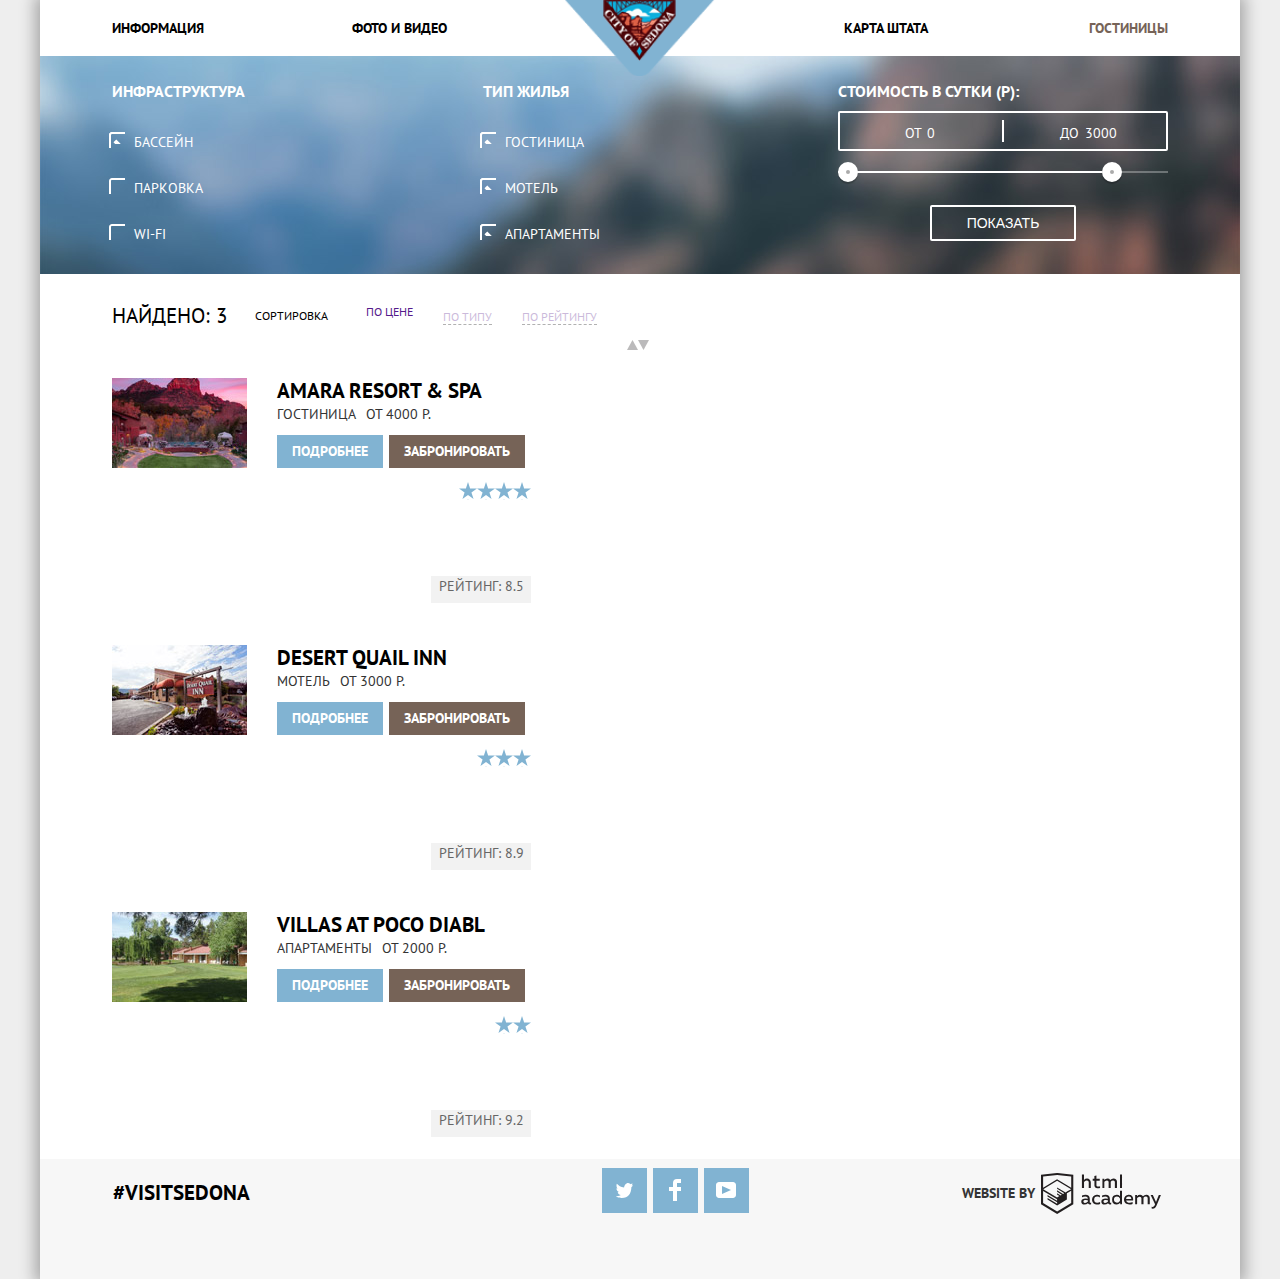
==== hotels.html @ ac90d0d9 "оформление мелких элементов, позиционирование" ====
<!DOCTYPE html>
<html lang="ru">

<head>
  <meta charset="utf-8">
  <title>Sedona hotels</title>
  <link href="https://fonts.googleapis.com/css?family=PT+Sans:400,700&amp;subset=cyrillic" rel="stylesheet">
  <link href="css/normalize.css" rel="stylesheet">
  <link href="css/style.css" rel="stylesheet">
</head>

<body class="hotels-page">
  <header class="main-header">
    <nav class="main-navigation">
      <a class="main-header-logo" href="index.html">
        <img src="img/sedona_main_logo.png" width="149" height="73" alt="Логотип города Седона">

      </a>
      <ul class="navigation-menu">
        <li class="navigation-menu-item">
          <a href="info.html">Информация</a>
        </li>
        <li class="navigation-menu-item">
          <a href="foto-video.html">Фото и видео</a>
        </li>
        <li class="navigation-menu-item">
          <a href="state-map.html">Карта штата</a>
        </li>
        <li class="navigation-menu-item-current">
          <a>Гостиницы</a>
        </li>
      </ul>
    </nav>
  </header>
  <main class="container">
    <section class="filters">
      <h2 class="visually-hidden">Фильтры отелей</h2>
      <form class="filter" method="get" action="https://echo.htmlacademy.ru">
        <div class="filters-wrapper">
          <fieldset>
            <legend>Инфраструктура</legend>
            <ul>
              <li class="filter-option">
                <input class="filter-input-checkbox visually-hidden" type="checkbox" name="swimming-pool" id="filter-swimming-pool" checked>
                <label for="filter-swimming-pool">Бассейн</label>
              </li>
              <li class="filter-option">
                <input class="filter-input-checkbox visually-hidden" type="checkbox" name="parking" id="filter-parking">
                <label for="filter-parking">Парковка</label>
              </li>
              <li class="filter-option">
                <input class="filter-input-checkbox visually-hidden" type="checkbox" name="wi-fi" id="filter-wi-fi">
                <label for="filter-wi-fi">Wi-Fi</label>
              </li>
            </ul>
          </fieldset>
          <fieldset>
            <legend>Тип жилья</legend>
            <ul class="filter-options">
              <li class="filter-option">
                <input class="filter-input-checkbox visually-hidden" type="checkbox" name="hotel" id="filter-hotel" checked>
                <label for="filter-hotel">Гостиница</label>
              </li>
              <li class="filter-option">
                <input class="filter-input-checkbox visually-hidden" type="checkbox" name="motel" id="filter-motel" checked>
                <label for="filter-motel">Мотель</label>
              </li>
              <li class="filter-option">
                <input class="filter-input-checkbox visually-hidden" type="checkbox" name="apartment" id="filter-apartment" checked>
                <label for="filter-apartment">Апартаменты</label>
              </li>
            </ul>
          </fieldset>
          <div class="filter-range">
            <div class="filter-range-title">Стоимость в сутки (р):</div>
            <div class="price-controls">
              <label class="min-price">от
                <input type="text" name="min-price" value="0">
              </label>
              <label class="max-price">до
                <input type="text" name="max-price" value="3000">
              </label>
            </div>
            <div class="range-controls">
              <div class="scale">
                <div class="bar"></div>
              </div>
              <div class="range-toggle range-toggle-min"></div>
              <div class="range-toggle range-toggle-max"></div>
            </div>
            <button class="btn-transparent" type="submit">Показать</button>
          </div>
        </div>
        <!-- закончилась обертка -->
      </form>
    </section>
    <section class="search-sorting">
      <h2 class="visually-hidden">Количество и сортировка найденных отелей</h2>

      <p>Найдено: 3</p>
      <span>Сортировка</span>
      <ul>
        <li class="search-sorting-option-current">
          <a href="">По цене</a>
        </li>
        <li class="search-sorting-option">
          <a href="">По типу</a>
        </li>
        <li class="search-sorting-option">
          <a href="">По рейтингу</a>
        </li>
      </ul>
      <div class="arrows">
        <a class="arrow arrow-up">
          <span class="visually-hidden">По возрастанию</span>
          <svg xmlns="http://www.w3.org/2000/svg" width="11" height="10" viewBox="0 0 11 10">
            <path fill="#231F20" d="M5.5 0L0 10h11z" />
          </svg>
        </a>
        <a class="arrow arrow-down" href="">
          <span class="visually-hidden">По убыванию</span>
          <svg xmlns="http://www.w3.org/2000/svg" width="11" height="10" viewBox="0 0 11 10">
            <path fill="#231F20" d="M5.5 10L0 0h11" />
          </svg>
        </a>
      </div>

    </section>

    <section class="hotels">
      <h2 class="visually-hidden">Результаты поиска отелей</h2>
      <article class="hotel">
        <h3 class="visually-hidden">Найден отель</h3>

        <figure class="hotel-photo">
          <img src="img/hotels_amaro_resort_and_spa.jpg" alt="Гостиница Amara Resort & Spa">
        </figure>
        <div class="hotel-info">
          <a class="hotel-title" href="">Amara Resort & Spa</a>
          <div class="hotel-details">
            <div class="hotel-type">Гостиница</div>
            <div class="hotel-price">От 4000 Р.</div>
          </div>
          <div class="hotel-actions">
            <a href="" class="button button-details">Подробнее</a>
            <a href="" class="button button-book">Забронировать</a>
          </div>
          <div class="hotel-rating">
            <p class="stars stars-4 hide-text">Четыре звезды</p>
            <div class="score">Рейтинг: 8.5</div>
          </div>
        </div>
      </article>

      <article class="hotel">
        <h3 class="visually-hidden">Найден отель</h3>
        <figure class="hotel-photo">
          <img src="img/hotels_desert_quail_inn.jpg" alt="Мотель Desert Quail Inn">
        </figure>
        <div class="hotel-info">
          <a class="hotel-title" href="">Desert Quail Inn</a>
          <div class="hotel-details">
            <div class="hotel-type">Мотель</div>
            <div class="hotel-price">От 3000 Р.</div>
          </div>
          <div class="hotel-actions">
            <a href="" class="button button-details">Подробнее</a>
            <a href="" class="button button-book">Забронировать</a>
          </div>
          <div class="hotel-rating">
            <p class="stars stars-3 hide-text">Три звезды</p>
            <div class="score">Рейтинг: 8.9</div>
          </div>
        </div>
      </article>

      <article class="hotel">
        <h3 class="visually-hidden">Найден отель</h3>
        <figure class="hotel-photo">
          <img src="img/hotels_villas_at_poco_diablo.jpg" alt="Апартаменты Villas At Poco Diablo">
        </figure>
        <div class="hotel-info">
          <a class="hotel-title" href="">Villas At Poco Diabl</a>
          <div class="hotel-details">
            <div class="hotel-type">Апартаменты</div>
            <div class="hotel-price">От 2000 Р.</div>
          </div>
          <div class="hotel-actions">
            <a href="" class="button button-details">Подробнее</a>
            <a href="" class="button button-book">Забронировать</a>
          </div>
          <div class="hotel-rating">
            <p class="stars stars-2 hide-text">Две звезды</p>
            <div class="score">Рейтинг: 9.2</div>
          </div>
        </div>
      </article>
    </section>
  </main>

  <footer class="main-footer">
    <div class="container-center">
      <p class="footer-hashtag"> #visitsedona
      </p>
      <div class="footer-social">
        <ul>
          <li>
            <a class="social-icon" href="#">
              <span class="visually-hidden">Twitter</span>
              <svg xmlns="http://www.w3.org/2000/svg" xmlns:xlink="http://www.w3.org/1999/xlink" width="17" height="15" viewBox="0 0 17 15">
                <path fill="#FFF" d="M10.95.144c1.685-.496 2.984.27 3.577 1.179.673-.231 1.331-.481 2.011-.708a2.345 2.345 0 0 1-.857 1.768c.685.17 1.304-.491 1.304-.491-.169 1-1.006 1.788-1.563 2.024-.231 6.75-3.175 11.217-10.077 11.082h-.446c-.41 0-4.164-.46-4.898-1.887 2.271.196 3.893-.422 4.693-1.177-.96-.3-2.679-.477-2.979-2.95.349.106.564.228 1.19.119C1.705 8.247.374 7.53.448 5.33c.285.328 1.067.536 1.34.472C1.085 5.561-.182 2.442.894.85c1.818 1.854 3.735 3.606 7.152 3.773C8.254 2.33 9.183.793 10.95.144z"
                />
              </svg>

            </a>
          </li>
          <li>
            <a class="social-icon" href="#">
              <span class="visually-hidden">Facebook</span>
              <svg xmlns="http://www.w3.org/2000/svg" width="12" height="22" viewBox="0 0 12 22">
                <path fill="#FFF" d="M12 4V0H8a4 4 0 0 0-4 4v4H0v4h4v10h4V12h4V8H8V4h4z" />
              </svg>


            </a>
          </li>
          <li>
            <a class="social-icon" href="#">
              <span class="visually-hidden">Youtube</span>
              <svg xmlns="http://www.w3.org/2000/svg" xmlns:xlink="http://www.w3.org/1999/xlink" width="20" height="16" viewBox="0 0 20 16">
                <path fill="#FFF" d="M17 0H3C1.35 0 0 1.35 0 3v10c0 1.65 1.35 3 3 3h14c1.65 0 3-1.35 3-3V3c0-1.65-1.35-3-3-3zM6.027 11.998V4.002L15.014 8l-8.987 3.998z"
                />
              </svg>

            </a>
          </li>
        </ul>
      </div>
      <p class="footer-copyright">
        <b>Website by</b>
        <a class="html-logo" href="https://htmlacademy.ru/intensive/htmlcss">
          <span class="visually-hidden">HTMLACADEMY</span>
          <svg id="Layer_1" data-name="Layer 1" xmlns="http://www.w3.org/2000/svg" viewBox="0 0 108.08 36.85">
            <title>logo-htmlacademy-small1</title>
            <path d="M44.61,26.88a2,2,0,0,0,.55-0.1v1.33a3.25,3.25,0,0,1-1.18.21,1.67,1.67,0,0,1-1.67-1,4.84,4.84,0,0,1-3.14,1.08c-1.51,0-2.91-.83-2.91-2.55,0-2.13,2-2.79,3.71-2.79a11.08,11.08,0,0,1,2.17.25v-0.3c0-1-.76-1.77-2.19-1.77a7.42,7.42,0,0,0-3,.64v-1.7a10.21,10.21,0,0,1,3.19-.55c2.36,0,3.81,1.12,3.81,3.65v3a0.54,0.54,0,0,0,.49.59h0.17Zm-6.44-1.13A1.35,1.35,0,0,0,39.63,27h0.11a3.39,3.39,0,0,0,2.41-1V24.58a9.72,9.72,0,0,0-1.81-.21c-1,0-2.16.33-2.16,1.38h0Zm12.36-6.11a5,5,0,0,1,2.57.64V22a4.08,4.08,0,0,0-2.3-.7,2.75,2.75,0,1,0,0,5.49,5,5,0,0,0,2.43-.64v1.71a6.27,6.27,0,0,1-2.76.57A4.21,4.21,0,0,1,46,24.51q0-.21,0-0.41a4.32,4.32,0,0,1,4.18-4.46h0.38Zm12.17,7.24a2,2,0,0,0,.55-0.1v1.33a3.25,3.25,0,0,1-1.18.21,1.67,1.67,0,0,1-1.67-1,4.84,4.84,0,0,1-3.14,1.08c-1.51,0-2.91-.83-2.91-2.55,0-2.13,2-2.79,3.71-2.79a11.08,11.08,0,0,1,2.17.25v-0.3c0-1-.76-1.77-2.19-1.77a7.42,7.42,0,0,0-3,.64v-1.7a10.21,10.21,0,0,1,3.19-.55c2.36,0,3.81,1.12,3.81,3.65v3a0.54,0.54,0,0,0,.49.59h0.17Zm-6.44-1.13A1.35,1.35,0,0,0,57.73,27h0.11a3.39,3.39,0,0,0,2.41-1V24.58a9.72,9.72,0,0,0-1.81-.21c-1.06,0-2.16.33-2.16,1.38h0ZM73,16V28.2H71.35V26.88a3.88,3.88,0,0,1-3.19,1.54,4.4,4.4,0,0,1,0-8.78,3.81,3.81,0,0,1,3,1.3V16H73Zm-4.53,5.22a2.76,2.76,0,1,0,0,5.52A2.86,2.86,0,0,0,71.15,25V23A2.91,2.91,0,0,0,68.49,21.27ZM79,19.64c3.31,0,4.46,2.68,3.92,5.09H76.7c0.21,1.5,1.67,2.11,3.19,2.11a6.11,6.11,0,0,0,2.64-.59v1.6a7.14,7.14,0,0,1-3,.57C77,28.42,74.78,27,74.78,24a4.18,4.18,0,0,1,4-4.39H79Zm0.09,1.54a2.28,2.28,0,0,0-2.44,2.1v0.06H81.3A2,2,0,0,0,79.13,21.18Zm5.73,7V19.87h1.65v1a3.81,3.81,0,0,1,2.78-1.27A2.86,2.86,0,0,1,91.89,21a4.12,4.12,0,0,1,2.91-1.33A3.06,3.06,0,0,1,98,23V28.2h-1.9V23.05a1.59,1.59,0,0,0-1.42-1.75H94.42a2.8,2.8,0,0,0-2.07,1.12V28.2h-1.9V23.05A1.59,1.59,0,0,0,89,21.31H88.8a3,3,0,0,0-2.21,1.29v5.63H84.86Zm21.31-8.33h1.9l-3.91,9.46c-0.9,2.17-2.09,2.86-3.35,2.86a4.76,4.76,0,0,1-1.1-.14V30.46a2.86,2.86,0,0,0,.85.12c0.9,0,1.58-.64,2.07-1.9l0.17-.42-4-8.4h2l2.86,6.29ZM38.73,1.46V6.22a3.81,3.81,0,0,1,2.7-1.14,3.25,3.25,0,0,1,3.44,3.4v5.15H43V8.72a1.81,1.81,0,0,0-1.61-2h-0.3a2.93,2.93,0,0,0-2.32,1.39v5.52h-1.9V1.46h1.9ZM49.94,2.31v3h3V6.91h-3v3.81c0,1.1.5,1.46,1.58,1.46a4.49,4.49,0,0,0,1.69-.33v1.6A6.8,6.8,0,0,1,51,13.8a2.55,2.55,0,0,1-2.86-2.74V6.89H46.58V5.26h1.5V2.74Zm5.4,11.31V5.28H57v1A3.81,3.81,0,0,1,59.77,5a2.86,2.86,0,0,1,2.6,1.33A4.12,4.12,0,0,1,65.28,5,3.06,3.06,0,0,1,68.44,8.4v5.21h-1.9V8.46a1.59,1.59,0,0,0-1.42-1.75H64.89a2.8,2.8,0,0,0-2.07,1.12v5.78h-1.9V8.46A1.59,1.59,0,0,0,59.5,6.71H59.27A3,3,0,0,0,57.06,8v5.63H55.34ZM71.17,1.45H73V13.6H71.17V1.45ZM14.71,0H14.55L0,1.54V28.21l14.55,8.66,14.55-8.66V1.54Zm12.5,27.1L14.55,34.64,1.9,27.12V16.18l12.59,7.5V25L5.86,19.9v1.31l8.68,5.21v1.39L5.87,22.65V24l8.68,5.21,8.75-5.24V18.31L27.2,16V27.12Zm0-12.53-3.48,2-1.6,1L14.51,13v1.31L21,18.23H21l-0.14.09-1,.54-5.37-3.2V17l4.24,2.52-1,.67-3.2-1.9v1.31l2.1,1.24L14.5,22.1,2,14.65,14.51,7.11Zm0-1.32L14.49,5.76,1.91,13.25v-10L14.56,1.92,27.21,3.25v10h0Z"
              transform="translate(0 -0.02)" fill="#231f20" />
          </svg>
        </a>
      </p>
    </div>
  </footer>
</body>

</html>
---- css/style.css ----
body {
  min-width: 768px;
  max-width: 1200px;
  margin: 0 auto;
  padding: 0;
  font-family: 'PT Sans', 'Arial', sans-serif;
  font-size: 14px;
  font-weight: 400;
  line-height: 26px;
  color: #333333;
  text-transform: uppercase;
  background-color: #eeeeee;
  box-shadow: 0 0 15px 5px rgba(0, 0, 0, 0.3);
}

a {
  text-decoration: none;
}

img {
  max-width: 100%;
  height: auto;
}

.container {
  background-color: #ffffff;
}

.main-navigation {
  position: relative;
  color: #000000;
  background-color: #ffffff;
}

.navigation-menu {
  margin: 0;
  padding: 0;
}

.navigation-menu {
  display: flex;
  justify-content: flex-start;
  flex-flow: row wrap;
  margin: 0;
  padding: 15px 0;
  list-style: none;
}

.navigation-menu-item,
.navigation-menu-item-current {
  flex: 0 0 20%;
}

.navigation-menu-item:nth-child(4n + 1),
.navigation-menu-item:nth-child(4n + 2) {
  text-align: left;
}

.navigation-menu-item:nth-child(4n + 3),
.navigation-menu-item:nth-child(4n + 4) {
  text-align: right;
}

.navigation-menu-item:nth-child(4n + 1) {
  margin-left: 6%;
}

.navigation-menu-item:nth-child(4n - 2) {
  margin-right: 8%;
}

.navigation-menu-item:nth-child(4n + 4) {
  margin-right: 6%;
}

.footer-social-icons {
  list-style: none;
}

.navigation-menu a {
  color: #000000;
  font-weight: 700;
}

.navigation-menu a:hover {
  color: #81b3d2;
}

.navigation-menu a:active {
  opacity: 0.3;
}

.main-header-logo {
  position: absolute;
  left: 50%;
  transform: translateX(-50%);
}

.visually-hidden:not(:focus):not(:active),
input[type="checkbox"].visually-hidden,
input[type="radio"].visually-hidden {
  position: absolute;
  width: 1px;
  height: 1px;
  margin: -1px;
  border: 0;
  padding: 0;
  white-space: nowrap;
  clip: rect(0px 0px 0px 0px);
  overflow: hidden;
}

.introduction-sedona {
  width: 100%;
  height: 216px;
  margin: 0;
  padding: 0;
}

.introduction-sedona h3 {
  font-size: 21px;
  line-height: 21px;
  text-align: center;
}

.introduction-sedona p {
  font-size: 14px;
  line-height: 26px;
  text-align: center;
}

.welcome-sedona {
  width: 100%;
  height: 510px;
  background-image: url('../img/index_bottom_plank_to_background_image.png'), url('../img/index_welcome_background.jpeg');
  background-repeat: no-repeat, no-repeat;
  background-position: 50% 100%, 50% 28%;
}

.sedona-inscription {
  padding: 70px 400px;
}

.features {
  width: 100%;
  display: flex;
  flex-flow: row wrap;
  justify-content: flex-start;
  text-align: center;
}

.feature {
  flex: 1 1 21.33%;
  padding: 55px 6% 40px;
  margin: 0;
}

.feature-pictured-numbered {
  position: relative;
  flex-basis: 88.33%;
  overflow: hidden;
  color: white;
  background-color: #669EC0;
}

.feature.feature-pictured-numbered img {
  position: absolute;
  top: 50%;
  width: 66.67%;
  transform: translateY(-50%);
  object-fit: cover;
}

.feature.feature-pictured-numbered figcaption {
  font-size: 21px;
  line-height: 21px;
}

.feature.feature-pictured-numbered span,
.feature.feature-pictured-numbered p {
  font-size: 14px;
  line-height: 21px;
}

.pictured-right {
  padding-right: 72.67%;
}

.pictured-right img {
  right: 0;
}

.pictured-left {
  padding-left: 72.67%;
}

.pictured-left img {
  left: 0;
}

.feature-iconed figcaption {
  font-size: 21px;
  line-height: 21px;
}

.feature.feature-iconed.home figcaption::before {
  display: block;
  content: "";
  height: 76px;
  width: 75px;
  background: url(../img/icon-1.svg) no-repeat;
  margin: 0 auto 28px;
}

.feature.feature-iconed.food figcaption::before {
  display: block;
  content: "";
  height: 76px;
  width: 75px;
  background: url(../img/icon-3.svg) no-repeat;
  margin: 0 auto 28px;
}

.feature.feature-iconed.souvenirs figcaption::before {
  display: block;
  content: "";
  height: 76px;
  width: 75px;
  background: url(../img/icon-2.svg) no-repeat;
  margin: 0 auto 28px;
}

.feature-iconed span,
.feature-iconed p {
  font-size: 14px;
  line-height: 21px;
}

.feature-unpictured-numbered figcaption {
  font-size: 21px;
  line-height: 21px;
}

.feature-unpictured-numbered span,
.feature-unpictured-numbered p {
  font-size: 14px;
  line-height: 21px;
}

.booking {
  width: 100%;
  min-height: 290px;
  background-color: #ffffff;
  text-align: center;
}

.booking p {
  font-size: 14px;
  line-height: 24px;
  text-align: center;
}

.booking-form {
  background-color: #ffffff;
  text-align: center;
}

.booking-form a {
  font-size: 14px;
  line-height: 26px;
  color: #ffffff;
  background-color: #766357;
}

.booking-form a:hover {
  background-color: #604e43;
}

.booking-form a:focus {
  color: #928a85;
  background-color: #503e33;
}

.button {
  display: inline-block;
  padding: 6px 15px;
  margin-right: 6px;
  font: inherit;
  text-align: center;
  vertical-align: middle;
  text-transform: uppercase;
  border: none;
}

.booking-button {
  color: #ffffff;
  background-color: #81b3d2;
}

.calendar-button {
  width: 25px;
  height: 25px;
  color: #000000;
  opacity: 0.3;
}

.calendar-button:hover {
  color: #000000;
  opacity: 1;
}

.calendar-button:active {
  color: #81b3d2;
}

.search-hotels-button {
  color: #ffffff;
  background-color: #766357;
}

.search-hotels-button:hover {
  background-color: #604e43;
}

.search-hotels-button:focus {
  color: #928a85;
  background-color: #503e33;
}

.booking-box .booking-button:hover {
  background-color: #669ec0;
}

.booking-box .booking-button:focus {
  color: #88b6d1;
  background-color: #5496bd;
}

.button-plus,
.button-minus {
  color: #ebebeb;
  background-color: #f2f2f2;
}

.button-plus:hover,
.button-minus:hover {
  color: #000000;
}

.button-plus:focus,
.button-minus:focus {
  color: #81b3d2;
}

.booking-item {
  color: #000000;
  font-weight: bold;
}

.booking-box input {
  font: inherit;
  text-transform: uppercase;
  color: #000000;
  background-color: #f2f2f2;
  border: none;
}

.booking-box input:hover {
  background-color: #ebebeb;
}

.booking-box input:focus {
  background-color: transparent;
  border: 2px solid #ebebeb;
}

.map {
  width: 100%;
}

.main-footer {
  width: 100%;
  min-height: 120px;
  background-color: rgba(255, 255, 255, 0.5);
}

.container-center {
  display: flex;
  justify-content: space-between;
  align-items: center;
  width: 87.90%;
  margin: 0 auto;
  padding: 0px 6%;
}

.footer-hashtag {
  width: 20%;
  margin-right: 7.3%;
  font-size: 21px;
  line-height: 26px;
  font-weight: 700;
  color: #000000;
}

.footer-social {
  width: 33.3%;
}

.footer-social ul {
  display: flex;
  flex-wrap: wrap;
  justify-content: center;
  list-style: none;
  margin: 0 auto;
  padding: 0;
}

.social-icon {
  display: flex;
  align-items: center;
  justify-content: center;
  width: 45px;
  height: 45px;
  background-color: #81b3d2;
  margin-right: 6px;
  margin-bottom: 6px;
}

.social-icon {
  color: #ffffff;
  background-color: #81b3d2;
}

.social-icon:hover {
  background-color: #669ec0;
}

.social-icon:focus {
  color: #88b6d1;
  background-color: #5496bd;
}

.social-icon:focus path {
  fill: #88b6d1;
}

.footer-copyright {
  display: flex;
  justify-content: center;
  align-items: center;
  width: 20%;
}

.html-logo {
  width: 120px;
  height: 40px;
  margin-left: 6px;
  color: #000000;
}

.html-logo:hover path {
  fill: #88b6d1;
}

.html-logo:focus path {
  fill: #000000;
  opacity: 0.3;
}


/* страница с гостиницами */

.navigation-menu-item-current {
  text-align: right;
}

.navigation-menu-item-current a {
  color: #766357;
}

.filters {
  width: 100%;
  height: 218px;
  background-image: url('../img/hotel_background_image.jpg');
  background-repeat: no-repeat;
  background-position: 0 0;
}

.filters-wrapper {
  height: 160px;
  display: flex;
  justify-content: space-between;
  margin: 0;
  padding: 25px 6%;
}

.filter fieldset {
  border: none;
  padding: 0;
  margin: 0;
}

.filter legend {
  margin-bottom: 30px;
  font-size: 16px;
  font-weight: 700;
  line-height: 21px;
  color: #ffffff;
}

.filter ul {
  display: flex;
  flex-direction: column;
  margin: 0;
  padding: 0;
  list-style: none;
  line-height: 21px;
  color: #ffffff;
}

.filter-option {
  align-self: flex-start;
  padding-left: 22px;
  margin-bottom: 25px;
}

.filter-option label {
  position: relative;
  display: block;
  cursor: pointer;
}

.filter-input-checkbox+label::before {
  content: "";
  position: absolute;
  width: 16px;
  height: 16px;
  left: -25px;
  top: 0;
  background-image: url("../img/checkbox-off.svg");
  background-repeat: no-repeat;
}

.filter-input-checkbox:checked+label::after {
  content: "";
  position: absolute;
  width: 12px;
  height: 12px;
  top: 0;
  left: -25px;
  background-image: url("../img/checkbox-on.svg");
  background-repeat: no-repeat;
  background-position: 0 0;
}

.filter-input-checkbox:disabled+label {
  color: #6a6a6a;
}

.filter-input-checkbox:disabled:checked+label {
  color: #6a6a6a;
}

.filter-range {
  width: 330px;
  margin: 0;
  color: #ffffff;
  text-transform: uppercase;
}

.filter-range-title {
  margin-bottom: 9px;
  font-weight: 700;
  font-size: 16px;
  line-height: 21px;
}

.price-controls {
  position: relative;
  height: 36px;
  margin-bottom: 20px;
  font-size: 0;
  border: 2px solid #ffffff;
  border-radius: 2px;
}

.price-controls::after {
  content: "";
  position: absolute;
  top: 50%;
  left: 50%;
  width: 2px;
  height: 22px;
  background: #ffffff;
  transform: translate(-50%, -50%);
}

.price-controls label {
  display: inline-block;
  font-size: 14px;
  line-height: 38px;
  vertical-align: top;
  cursor: pointer;
}

.price-controls .min-price,
.price-controls .max-price {
  width: 90px;
  padding-left: 65px;
}

.price-controls input {
  width: 50px;
  margin: 0;
  color: inherit;
  font: inherit;
  background: none;
  border: none;
}

.range-controls {
  position: relative;
  margin-bottom: 32px;
}

.range-controls .scale {
  height: 2px;
  background: rgba(255, 255, 255, 0.3);
}

.range-controls .bar {
  width: 80%;
  height: 2px;
  background: #ffffff;
}

.range-toggle {
  position: absolute;
  top: -9px;
  width: 4px;
  height: 4px;
  background: #ababab;
  border: 8px solid #ffffff;
  border-radius: 50%;
  box-shadow: 0 2px 1px 0 rgba(0, 1, 1, 0.2);
  cursor: pointer;
}

.range-toggle:hover {
  background: #1c4f80;
}

.range-toggle-min {
  left: 0;
}

.range-toggle-max {
  left: 80%;
}

.btn-transparent {
  display: block;
  margin: 0 auto;
  padding: 6px 35px;
  font-size: 14px;
  line-height: 20px;
  color: #ffffff;
  text-transform: uppercase;
  background: transparent;
  border: 2px solid #ffffff;
  border-radius: 2px;
  cursor: pointer;
}

.btn-transparent:hover {
  color: #000000;
  background: #ffffff;
}

.search-sorting {
  display: flex;
  width: 100%;
  height: 84px;
  justify-content: flex-start;
  align-items: center;
  margin: 0;
  padding: 0 6%;
}

.search-sorting ul {
  display: flex;
  flex-wrap: wrap;
  list-style: none;
  margin: 0;
  padding: 0;
}

.search-sorting li {
  margin-right: 30px;
}

.arrows {
  align-self: flex-end;
}

.search-sorting span {
  margin-right: 38px;
  font-size: 12px;
  line-height: 18px;
  color: #000000;
}

.search-sorting p {
  display: inline-block;
  margin-right: 28px;
  font-size: 21px;
  line-height: 26px;
  color: #000000;
}

.search-sorting-option a {
  font-size: 12px;
  line-height: 18px;
  opacity: 0.3;
  border-bottom: 1px dashed #000000;
}

.search-sorting-option a:hover {
  color: #81b3d2;
}

.search-sorting-option a:focus {
  color: #000000;
  opacity: 1;
  border-bottom: none;
}

.search-sorting-option-current {
  font-size: 12px;
  line-height: 18px;
  color: #81b3d2;
  border-bottom: none;
}

.arrows {
  display: flex;
  text-align: right;
}

.arrow {
  color: #000000;
  opacity: 0.3;
}

.arrow-up:hover,
.arrow-down:hover {
  color: #81b3d2;
}

.arrow-up:focus,
.arrow-down:focus {
  color: #000000;
  opacity: 1;
}

.arrow-down:hover path {
  fill: #81b3d2;
}

.arrow-down:focus path {
  fill: #000000;
}

.hotels .hotel {
  display: flex;
  flex-flow: row nowrap;
  padding: 20px 6%;
  border-bottom: 2px solid #ffffff;
}

.hotels .hotel:first-child {
  border-top: 2px solid #ffffff;
}

.hotels .hotel-photo {
  flex: 0 0 135px;
  margin: 0;
  margin-right: 30px;
}

.hotel-photo img {
  display: block;
}

.hotels .hotel-info {
  display: flex;
  flex-flow: column wrap;
  justify-content: space-between;
  align-content: flex-start;
  flex: 1 1 auto;
  margin-right: 30px;
}

.hotel-info a {
  display: inline-block;
  font-size: 21px;
  line-height: 26px;
  color: #000000;
  font-weight: 700;
}

.hotel-info a:hover {
  color: #81b3d2;
}

.hotel-info a:active {
  opacity: 0.3;
}

.hotels .hotel-details,
.hotels .hotel-actions {
  display: flex;
}

.hotel-actions .button {
  font-size: 14px;
  line-height: 21px;
  color: #ffffff;
}

.button.button-details {
  background-color: #81b3d2;
  color: #ffffff;
}

.button.button-details:hover {
  color: #ffffff;
  background-color: #669ec0;
}

.button.button-details:focus {
  color: #88b6d1;
  background-color: #5496bd;
}

.button.button-book {
  background-color: #766357;
}

.button.button-book:hover {
  color: #ffffff;
  background-color: #604e43;
}

.button.button-book:focus {
  color: #928a85;
  background-color: #503e33;
}

.hotel-type,
.hotel-price {
  display: inline-block;
  margin-bottom: 10px;
  margin-right: 10px;
  font-size: 14px;
  line-height: 21px;
  color: #333333;
}

.hotels .hotel-rating {
  display: flex;
  flex-flow: column nowrap;
  justify-content: space-between;
  flex: 0 0 135px;
}

.hotels .stars,
.hotels .score {
  text-align: right;
}

.hotel-rating .hide-text {
  text-indent: 100%;
  white-space: nowrap;
  overflow: hidden;
}

.stars-4 {
  width: 72px;
  height: 18px;
  background-image: url('../img/star.svg');
  align-self: flex-end;
}

.stars-3 {
  width: 54px;
  height: 18px;
  background-image: url('../img/star.svg');
  align-self: flex-end;
}

.stars-2 {
  width: 36px;
  height: 18px;
  background-image: url('../img/star.svg');
  align-self: flex-end;
}

.hotels .score {
  width: 100px;
  height: 27px;
  font-size: 14px;
  line-height: 21px;
  color: #666666;
  background-color: #f2f2f2;
  align-self: flex-end;
  text-align: center;
}
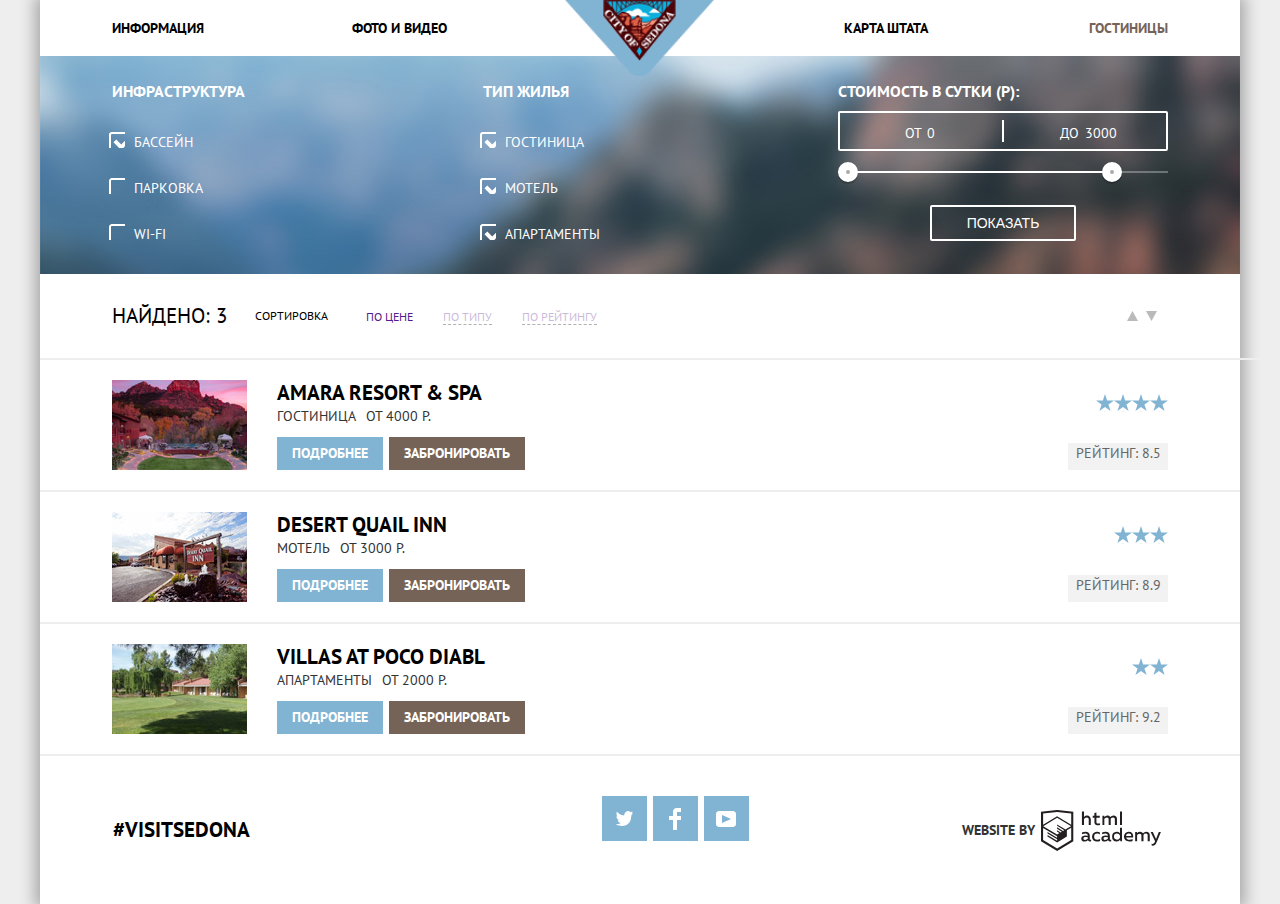
==== commit ff652aa5: "оформление контента, модальное окно" ====
--- a/hotels.html
+++ b/hotels.html
@@ -145,10 +145,10 @@
             <a href="" class="button button-details">Подробнее</a>
             <a href="" class="button button-book">Забронировать</a>
           </div>
-          <div class="hotel-rating">
-            <p class="stars stars-4 hide-text">Четыре звезды</p>
-            <div class="score">Рейтинг: 8.5</div>
-          </div>
+        </div>
+        <div class="hotel-rating">
+          <p class="stars stars-4 hide-text">Четыре звезды</p>
+          <div class="score">Рейтинг: 8.5</div>
         </div>
       </article>
 
@@ -167,10 +167,10 @@
             <a href="" class="button button-details">Подробнее</a>
             <a href="" class="button button-book">Забронировать</a>
           </div>
-          <div class="hotel-rating">
-            <p class="stars stars-3 hide-text">Три звезды</p>
-            <div class="score">Рейтинг: 8.9</div>
-          </div>
+        </div>
+        <div class="hotel-rating">
+          <p class="stars stars-3 hide-text">Три звезды</p>
+          <div class="score">Рейтинг: 8.9</div>
         </div>
       </article>
 
@@ -189,16 +189,16 @@
             <a href="" class="button button-details">Подробнее</a>
             <a href="" class="button button-book">Забронировать</a>
           </div>
-          <div class="hotel-rating">
-            <p class="stars stars-2 hide-text">Две звезды</p>
-            <div class="score">Рейтинг: 9.2</div>
-          </div>
+        </div>
+        <div class="hotel-rating">
+          <p class="stars stars-2 hide-text">Две звезды</p>
+          <div class="score">Рейтинг: 9.2</div>
         </div>
       </article>
     </section>
   </main>
 
-  <footer class="main-footer">
+  <footer class="main-footer inner-page">
     <div class="container-center">
       <p class="footer-hashtag"> #visitsedona
       </p>
--- a/css/style.css
+++ b/css/style.css
@@ -111,6 +111,7 @@
 }
 
 .introduction-sedona {
+  display: block;
   width: 100%;
   height: 216px;
   margin: 0;
@@ -118,8 +119,11 @@
 }
 
 .introduction-sedona h3 {
+  margin: 0;
+  padding: 0;
+  padding-top: 30px;
   font-size: 21px;
-  line-height: 21px;
+  line-height: 26px;
   text-align: center;
 }
 
@@ -196,6 +200,10 @@
 
 .pictured-left img {
   left: 0;
+}
+
+.feature-iconed {
+  background-color: #ffffff;
 }
 
 .feature-iconed figcaption {
@@ -236,6 +244,10 @@
   line-height: 21px;
 }
 
+.feature-unpictured-numbered {
+  background-color: #eeeeee;
+}
+
 .feature-unpictured-numbered figcaption {
   font-size: 21px;
   line-height: 21px;
@@ -255,6 +267,8 @@
 }
 
 .booking p {
+  margin: 0;
+  padding: 0;
   font-size: 14px;
   line-height: 24px;
   text-align: center;
@@ -292,28 +306,10 @@
   border: none;
 }
 
-.booking-button {
-  color: #ffffff;
-  background-color: #81b3d2;
-}
-
-.calendar-button {
-  width: 25px;
-  height: 25px;
-  color: #000000;
-  opacity: 0.3;
-}
-
-.calendar-button:hover {
-  color: #000000;
-  opacity: 1;
-}
-
-.calendar-button:active {
-  color: #81b3d2;
-}
-
 .search-hotels-button {
+  margin: 0;
+  padding: 0;
+  padding: 30px 140px;
   color: #ffffff;
   background-color: #766357;
 }
@@ -327,7 +323,101 @@
   background-color: #503e33;
 }
 
+.booking-item {
+  color: #000000;
+  font-weight: bold;
+}
+
+.booking-item label {
+  margin: 0;
+}
+
+.booking-box {
+  position: absolute;
+  left: 50%;
+  width: 566px;
+  margin-left: -250px;
+  padding: 54px;
+  background-color: #ffffff;
+}
+
+.booking-box p {
+  margin: 0;
+  margin-bottom: 27px;
+}
+
+.booking-box input[type="text"],
+.booking-box input[type="number"] {
+  box-sizing: border-box;
+  padding: 5px 10px;
+  padding-right: 30px;
+  font: inherit;
+  text-transform: uppercase;
+  color: #000000;
+  background-color: #f2f2f2;
+  border: none;
+  outline: none;
+}
+
+.booking-box input:hover {
+  background-color: #ebebeb;
+}
+
+.booking-box input:focus {
+  background-color: transparent;
+  border: 2px solid #ebebeb;
+}
+
+.calendar-button {
+  position: absolute;
+  background-image: url('../img/calendar.svg');
+  background-position: -5px 0px;
+  /*позиция задана неверно, чтобы можно было видеть календарь, иначе он прячется за инпутом*/
+  background-repeat: no-repeat;
+  width: 25px;
+  height: 25px;
+  color: #000000;
+  opacity: 0.3;
+}
+
+.calendar-button:hover {
+  color: #000000;
+  opacity: 1;
+}
+
+.calendar-button:active {
+  color: #81b3d2;
+  outline: none;
+}
+
+.search-hotels-button {
+  font: inherit;
+  font-weight: 700;
+  font-size: 16px;
+  color: #ffffff;
+  background-color: #766357;
+}
+
+.search-hotels-button:hover {
+  background-color: #604e43;
+}
+
+.search-hotels-button:focus {
+  color: #928a85;
+  background-color: #503e33;
+}
+
+.booking-box .booking-button {
+  font: inherit;
+  font-weight: 700;
+  font-size: 16px;
+  width: 100%;
+  color: #ffffff;
+  background-color: #81b3d2;
+}
+
 .booking-box .booking-button:hover {
+  width: 100%;
   background-color: #669ec0;
 }
 
@@ -338,40 +428,20 @@
 
 .button-plus,
 .button-minus {
-  color: #ebebeb;
+  color: #000000;
+  opacity: 0.3;
   background-color: #f2f2f2;
 }
 
 .button-plus:hover,
 .button-minus:hover {
   color: #000000;
+  opacity: 1;
 }
 
 .button-plus:focus,
 .button-minus:focus {
   color: #81b3d2;
-}
-
-.booking-item {
-  color: #000000;
-  font-weight: bold;
-}
-
-.booking-box input {
-  font: inherit;
-  text-transform: uppercase;
-  color: #000000;
-  background-color: #f2f2f2;
-  border: none;
-}
-
-.booking-box input:hover {
-  background-color: #ebebeb;
-}
-
-.booking-box input:focus {
-  background-color: transparent;
-  border: 2px solid #ebebeb;
 }
 
 .map {
@@ -384,13 +454,17 @@
   background-color: rgba(255, 255, 255, 0.5);
 }
 
+.main-footer.inner-page {
+  background-color: #ffffff;
+}
+
 .container-center {
   display: flex;
   justify-content: space-between;
-  align-items: center;
+  align-items: flex-start;
   width: 87.90%;
   margin: 0 auto;
-  padding: 0px 6%;
+  padding: 40px 6%;
 }
 
 .footer-hashtag {
@@ -530,24 +604,25 @@
   cursor: pointer;
 }
 
-.filter-input-checkbox+label::before {
+.filter-input-checkbox[type=checkbox]+label::before {
   content: "";
   position: absolute;
+  top: 0px;
+  left: -25px;
   width: 16px;
   height: 16px;
-  left: -25px;
-  top: 0;
   background-image: url("../img/checkbox-off.svg");
   background-repeat: no-repeat;
-}
-
-.filter-input-checkbox:checked+label::after {
+  background-position: 0 0;
+}
+
+.filter-input-checkbox[type=checkbox]:checked+label::after {
   content: "";
   position: absolute;
-  width: 12px;
-  height: 12px;
-  top: 0;
+  top: 0px;
   left: -25px;
+  width: 16px;
+  height: 16px;
   background-image: url("../img/checkbox-on.svg");
   background-repeat: no-repeat;
   background-position: 0 0;
@@ -685,11 +760,14 @@
   align-items: center;
   margin: 0;
   padding: 0 6%;
+  border-bottom: 2px solid #eeeeee;
 }
 
 .search-sorting ul {
   display: flex;
   flex-wrap: wrap;
+  justify-content: space-between;
+  align-items: baseline;
   list-style: none;
   margin: 0;
   padding: 0;
@@ -697,10 +775,6 @@
 
 .search-sorting li {
   margin-right: 30px;
-}
-
-.arrows {
-  align-self: flex-end;
 }
 
 .search-sorting span {
@@ -744,7 +818,9 @@
 
 .arrows {
   display: flex;
-  text-align: right;
+  justify-content: space-between;
+  width: 30px;
+  margin-left: 500px;
 }
 
 .arrow {
@@ -775,7 +851,7 @@
   display: flex;
   flex-flow: row nowrap;
   padding: 20px 6%;
-  border-bottom: 2px solid #ffffff;
+  border-bottom: 2px solid #eeeeee;
 }
 
 .hotels .hotel:first-child {
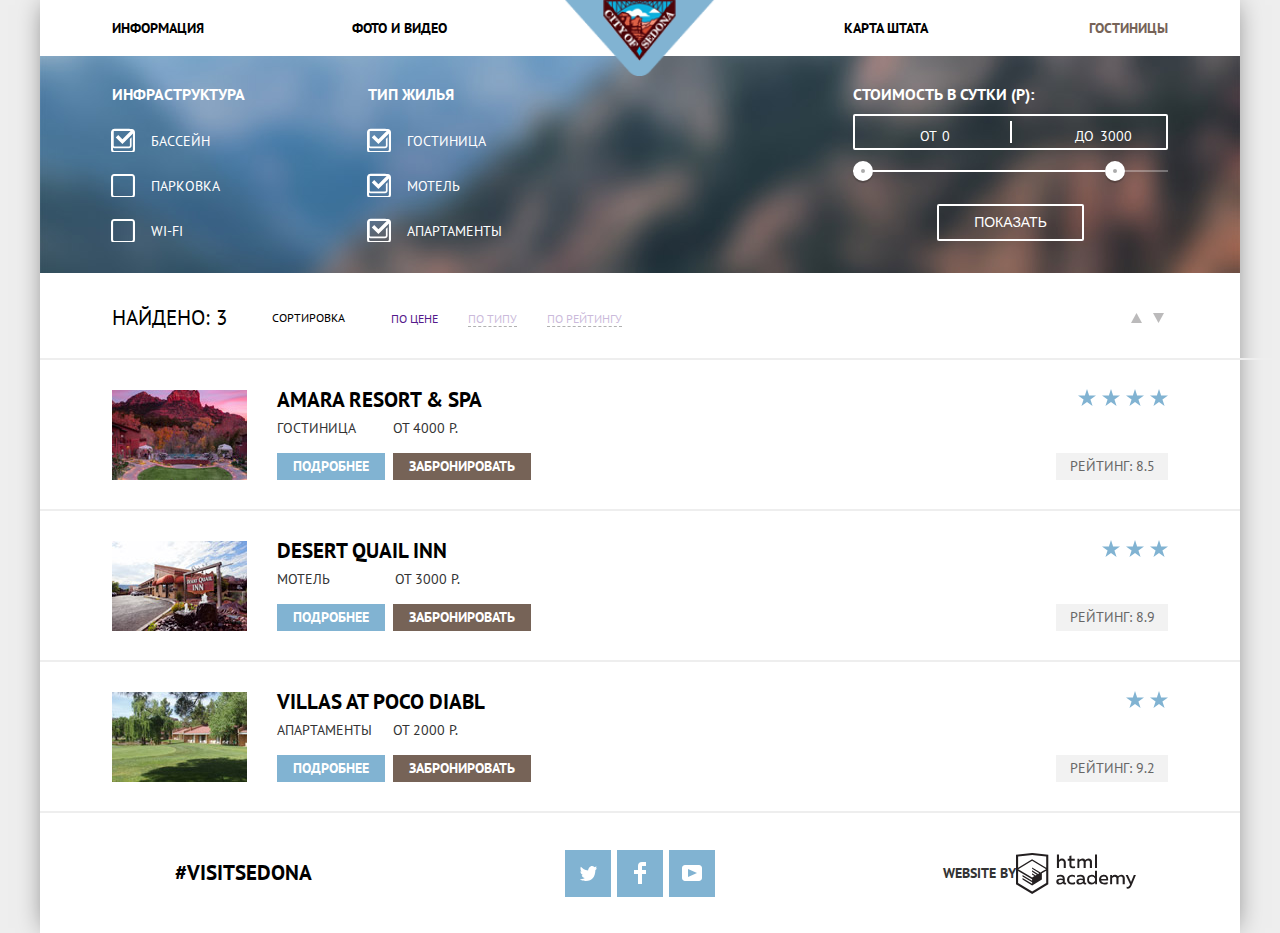
==== commit 9d2c62c0: "доработка сетки, подгон под макет" ====
--- a/hotels.html
+++ b/hotels.html
@@ -12,7 +12,7 @@
 <body class="hotels-page">
   <header class="main-header">
     <nav class="main-navigation">
-      <a class="main-header-logo" href="index.html">
+      <a class="main-header-logo inner-header-logo" href="index.html">
         <img src="img/sedona_main_logo.png" width="149" height="73" alt="Логотип города Седона">
 
       </a>
@@ -138,7 +138,7 @@
         <div class="hotel-info">
           <a class="hotel-title" href="">Amara Resort & Spa</a>
           <div class="hotel-details">
-            <div class="hotel-type">Гостиница</div>
+            <div class="hotel-type type-hotel">Гостиница</div>
             <div class="hotel-price">От 4000 Р.</div>
           </div>
           <div class="hotel-actions">
@@ -147,7 +147,12 @@
           </div>
         </div>
         <div class="hotel-rating">
-          <p class="stars stars-4 hide-text">Четыре звезды</p>
+          <div class="stars stars-4">
+          <p class="star hide-text">Четыре звезды</p>
+          <p class="star hide-text">Четыре звезды</p>
+          <p class="star hide-text">Четыре звезды</p>
+          <p class="star hide-text">Четыре звезды</p>
+          </div>
           <div class="score">Рейтинг: 8.5</div>
         </div>
       </article>
@@ -160,7 +165,7 @@
         <div class="hotel-info">
           <a class="hotel-title" href="">Desert Quail Inn</a>
           <div class="hotel-details">
-            <div class="hotel-type">Мотель</div>
+            <div class="hotel-type type-motel">Мотель</div>
             <div class="hotel-price">От 3000 Р.</div>
           </div>
           <div class="hotel-actions">
@@ -169,7 +174,11 @@
           </div>
         </div>
         <div class="hotel-rating">
-          <p class="stars stars-3 hide-text">Три звезды</p>
+            <div class="stars stars-3">
+                <p class="star hide-text">Три звезды</p>
+                <p class="star hide-text">Три звезды</p>
+                <p class="star hide-text">Три звезды</p>
+                </div>
           <div class="score">Рейтинг: 8.9</div>
         </div>
       </article>
@@ -182,7 +191,7 @@
         <div class="hotel-info">
           <a class="hotel-title" href="">Villas At Poco Diabl</a>
           <div class="hotel-details">
-            <div class="hotel-type">Апартаменты</div>
+            <div class="hotel-type type-aparts">Апартаменты</div>
             <div class="hotel-price">От 2000 Р.</div>
           </div>
           <div class="hotel-actions">
@@ -191,64 +200,67 @@
           </div>
         </div>
         <div class="hotel-rating">
-          <p class="stars stars-2 hide-text">Две звезды</p>
+            <div class="stars stars-2">
+                <p class="star hide-text">Две звезды</p>
+                <p class="star hide-text">Две звезды</p>
+                </div>
           <div class="score">Рейтинг: 9.2</div>
         </div>
       </article>
     </section>
   </main>
 
-  <footer class="main-footer inner-page">
-    <div class="container-center">
-      <p class="footer-hashtag"> #visitsedona
-      </p>
-      <div class="footer-social">
-        <ul>
-          <li>
-            <a class="social-icon" href="#">
-              <span class="visually-hidden">Twitter</span>
-              <svg xmlns="http://www.w3.org/2000/svg" xmlns:xlink="http://www.w3.org/1999/xlink" width="17" height="15" viewBox="0 0 17 15">
-                <path fill="#FFF" d="M10.95.144c1.685-.496 2.984.27 3.577 1.179.673-.231 1.331-.481 2.011-.708a2.345 2.345 0 0 1-.857 1.768c.685.17 1.304-.491 1.304-.491-.169 1-1.006 1.788-1.563 2.024-.231 6.75-3.175 11.217-10.077 11.082h-.446c-.41 0-4.164-.46-4.898-1.887 2.271.196 3.893-.422 4.693-1.177-.96-.3-2.679-.477-2.979-2.95.349.106.564.228 1.19.119C1.705 8.247.374 7.53.448 5.33c.285.328 1.067.536 1.34.472C1.085 5.561-.182 2.442.894.85c1.818 1.854 3.735 3.606 7.152 3.773C8.254 2.33 9.183.793 10.95.144z"
-                />
-              </svg>
-
-            </a>
-          </li>
-          <li>
-            <a class="social-icon" href="#">
-              <span class="visually-hidden">Facebook</span>
-              <svg xmlns="http://www.w3.org/2000/svg" width="12" height="22" viewBox="0 0 12 22">
-                <path fill="#FFF" d="M12 4V0H8a4 4 0 0 0-4 4v4H0v4h4v10h4V12h4V8H8V4h4z" />
-              </svg>
-
-
-            </a>
-          </li>
-          <li>
-            <a class="social-icon" href="#">
-              <span class="visually-hidden">Youtube</span>
-              <svg xmlns="http://www.w3.org/2000/svg" xmlns:xlink="http://www.w3.org/1999/xlink" width="20" height="16" viewBox="0 0 20 16">
-                <path fill="#FFF" d="M17 0H3C1.35 0 0 1.35 0 3v10c0 1.65 1.35 3 3 3h14c1.65 0 3-1.35 3-3V3c0-1.65-1.35-3-3-3zM6.027 11.998V4.002L15.014 8l-8.987 3.998z"
-                />
-              </svg>
-
-            </a>
-          </li>
-        </ul>
+  <footer class="main-footer inner-footer">
+      <div class="footer-wrapper">
+        <p class="footer-hashtag"> #visitsedona
+        </p>
+        <div class="footer-social">
+          <ul>
+            <li>
+              <a class="social-icon" href="#">
+                <span class="visually-hidden">Twitter</span>
+                <svg xmlns="http://www.w3.org/2000/svg" xmlns:xlink="http://www.w3.org/1999/xlink" width="17" height="15" viewBox="0 0 17 15">
+                  <path fill="#FFF" d="M10.95.144c1.685-.496 2.984.27 3.577 1.179.673-.231 1.331-.481 2.011-.708a2.345 2.345 0 0 1-.857 1.768c.685.17 1.304-.491 1.304-.491-.169 1-1.006 1.788-1.563 2.024-.231 6.75-3.175 11.217-10.077 11.082h-.446c-.41 0-4.164-.46-4.898-1.887 2.271.196 3.893-.422 4.693-1.177-.96-.3-2.679-.477-2.979-2.95.349.106.564.228 1.19.119C1.705 8.247.374 7.53.448 5.33c.285.328 1.067.536 1.34.472C1.085 5.561-.182 2.442.894.85c1.818 1.854 3.735 3.606 7.152 3.773C8.254 2.33 9.183.793 10.95.144z"
+                  />
+                </svg>
+  
+              </a>
+            </li>
+            <li>
+              <a class="social-icon" href="#">
+                <span class="visually-hidden">Facebook</span>
+                <svg xmlns="http://www.w3.org/2000/svg" width="12" height="22" viewBox="0 0 12 22">
+                  <path fill="#FFF" d="M12 4V0H8a4 4 0 0 0-4 4v4H0v4h4v10h4V12h4V8H8V4h4z" />
+                </svg>
+  
+  
+              </a>
+            </li>
+            <li>
+              <a class="social-icon" href="#">
+                <span class="visually-hidden">Youtube</span>
+                <svg xmlns="http://www.w3.org/2000/svg" xmlns:xlink="http://www.w3.org/1999/xlink" width="20" height="16" viewBox="0 0 20 16">
+                  <path fill="#FFF" d="M17 0H3C1.35 0 0 1.35 0 3v10c0 1.65 1.35 3 3 3h14c1.65 0 3-1.35 3-3V3c0-1.65-1.35-3-3-3zM6.027 11.998V4.002L15.014 8l-8.987 3.998z"
+                  />
+                </svg>
+  
+              </a>
+            </li>
+          </ul>
+        </div>
+        <p class="footer-copyright">
+          <b>Website by </b>
+          <a class="html-logo" href="https://htmlacademy.ru/intensive/htmlcss">
+            <span class="visually-hidden">HTMLACADEMY</span>
+            <svg id="Layer_1" data-name="Layer 1" xmlns="http://www.w3.org/2000/svg" viewBox="0 0 108.08 36.85">
+              <title>logo-htmlacademy-small1</title>
+              <path d="M44.61,26.88a2,2,0,0,0,.55-0.1v1.33a3.25,3.25,0,0,1-1.18.21,1.67,1.67,0,0,1-1.67-1,4.84,4.84,0,0,1-3.14,1.08c-1.51,0-2.91-.83-2.91-2.55,0-2.13,2-2.79,3.71-2.79a11.08,11.08,0,0,1,2.17.25v-0.3c0-1-.76-1.77-2.19-1.77a7.42,7.42,0,0,0-3,.64v-1.7a10.21,10.21,0,0,1,3.19-.55c2.36,0,3.81,1.12,3.81,3.65v3a0.54,0.54,0,0,0,.49.59h0.17Zm-6.44-1.13A1.35,1.35,0,0,0,39.63,27h0.11a3.39,3.39,0,0,0,2.41-1V24.58a9.72,9.72,0,0,0-1.81-.21c-1,0-2.16.33-2.16,1.38h0Zm12.36-6.11a5,5,0,0,1,2.57.64V22a4.08,4.08,0,0,0-2.3-.7,2.75,2.75,0,1,0,0,5.49,5,5,0,0,0,2.43-.64v1.71a6.27,6.27,0,0,1-2.76.57A4.21,4.21,0,0,1,46,24.51q0-.21,0-0.41a4.32,4.32,0,0,1,4.18-4.46h0.38Zm12.17,7.24a2,2,0,0,0,.55-0.1v1.33a3.25,3.25,0,0,1-1.18.21,1.67,1.67,0,0,1-1.67-1,4.84,4.84,0,0,1-3.14,1.08c-1.51,0-2.91-.83-2.91-2.55,0-2.13,2-2.79,3.71-2.79a11.08,11.08,0,0,1,2.17.25v-0.3c0-1-.76-1.77-2.19-1.77a7.42,7.42,0,0,0-3,.64v-1.7a10.21,10.21,0,0,1,3.19-.55c2.36,0,3.81,1.12,3.81,3.65v3a0.54,0.54,0,0,0,.49.59h0.17Zm-6.44-1.13A1.35,1.35,0,0,0,57.73,27h0.11a3.39,3.39,0,0,0,2.41-1V24.58a9.72,9.72,0,0,0-1.81-.21c-1.06,0-2.16.33-2.16,1.38h0ZM73,16V28.2H71.35V26.88a3.88,3.88,0,0,1-3.19,1.54,4.4,4.4,0,0,1,0-8.78,3.81,3.81,0,0,1,3,1.3V16H73Zm-4.53,5.22a2.76,2.76,0,1,0,0,5.52A2.86,2.86,0,0,0,71.15,25V23A2.91,2.91,0,0,0,68.49,21.27ZM79,19.64c3.31,0,4.46,2.68,3.92,5.09H76.7c0.21,1.5,1.67,2.11,3.19,2.11a6.11,6.11,0,0,0,2.64-.59v1.6a7.14,7.14,0,0,1-3,.57C77,28.42,74.78,27,74.78,24a4.18,4.18,0,0,1,4-4.39H79Zm0.09,1.54a2.28,2.28,0,0,0-2.44,2.1v0.06H81.3A2,2,0,0,0,79.13,21.18Zm5.73,7V19.87h1.65v1a3.81,3.81,0,0,1,2.78-1.27A2.86,2.86,0,0,1,91.89,21a4.12,4.12,0,0,1,2.91-1.33A3.06,3.06,0,0,1,98,23V28.2h-1.9V23.05a1.59,1.59,0,0,0-1.42-1.75H94.42a2.8,2.8,0,0,0-2.07,1.12V28.2h-1.9V23.05A1.59,1.59,0,0,0,89,21.31H88.8a3,3,0,0,0-2.21,1.29v5.63H84.86Zm21.31-8.33h1.9l-3.91,9.46c-0.9,2.17-2.09,2.86-3.35,2.86a4.76,4.76,0,0,1-1.1-.14V30.46a2.86,2.86,0,0,0,.85.12c0.9,0,1.58-.64,2.07-1.9l0.17-.42-4-8.4h2l2.86,6.29ZM38.73,1.46V6.22a3.81,3.81,0,0,1,2.7-1.14,3.25,3.25,0,0,1,3.44,3.4v5.15H43V8.72a1.81,1.81,0,0,0-1.61-2h-0.3a2.93,2.93,0,0,0-2.32,1.39v5.52h-1.9V1.46h1.9ZM49.94,2.31v3h3V6.91h-3v3.81c0,1.1.5,1.46,1.58,1.46a4.49,4.49,0,0,0,1.69-.33v1.6A6.8,6.8,0,0,1,51,13.8a2.55,2.55,0,0,1-2.86-2.74V6.89H46.58V5.26h1.5V2.74Zm5.4,11.31V5.28H57v1A3.81,3.81,0,0,1,59.77,5a2.86,2.86,0,0,1,2.6,1.33A4.12,4.12,0,0,1,65.28,5,3.06,3.06,0,0,1,68.44,8.4v5.21h-1.9V8.46a1.59,1.59,0,0,0-1.42-1.75H64.89a2.8,2.8,0,0,0-2.07,1.12v5.78h-1.9V8.46A1.59,1.59,0,0,0,59.5,6.71H59.27A3,3,0,0,0,57.06,8v5.63H55.34ZM71.17,1.45H73V13.6H71.17V1.45ZM14.71,0H14.55L0,1.54V28.21l14.55,8.66,14.55-8.66V1.54Zm12.5,27.1L14.55,34.64,1.9,27.12V16.18l12.59,7.5V25L5.86,19.9v1.31l8.68,5.21v1.39L5.87,22.65V24l8.68,5.21,8.75-5.24V18.31L27.2,16V27.12Zm0-12.53-3.48,2-1.6,1L14.51,13v1.31L21,18.23H21l-0.14.09-1,.54-5.37-3.2V17l4.24,2.52-1,.67-3.2-1.9v1.31l2.1,1.24L14.5,22.1,2,14.65,14.51,7.11Zm0-1.32L14.49,5.76,1.91,13.25v-10L14.56,1.92,27.21,3.25v10h0Z"
+                transform="translate(0 -0.02)" fill="#231f20" />
+            </svg>
+          </a>
+        </p>
       </div>
-      <p class="footer-copyright">
-        <b>Website by</b>
-        <a class="html-logo" href="https://htmlacademy.ru/intensive/htmlcss">
-          <span class="visually-hidden">HTMLACADEMY</span>
-          <svg id="Layer_1" data-name="Layer 1" xmlns="http://www.w3.org/2000/svg" viewBox="0 0 108.08 36.85">
-            <title>logo-htmlacademy-small1</title>
-            <path d="M44.61,26.88a2,2,0,0,0,.55-0.1v1.33a3.25,3.25,0,0,1-1.18.21,1.67,1.67,0,0,1-1.67-1,4.84,4.84,0,0,1-3.14,1.08c-1.51,0-2.91-.83-2.91-2.55,0-2.13,2-2.79,3.71-2.79a11.08,11.08,0,0,1,2.17.25v-0.3c0-1-.76-1.77-2.19-1.77a7.42,7.42,0,0,0-3,.64v-1.7a10.21,10.21,0,0,1,3.19-.55c2.36,0,3.81,1.12,3.81,3.65v3a0.54,0.54,0,0,0,.49.59h0.17Zm-6.44-1.13A1.35,1.35,0,0,0,39.63,27h0.11a3.39,3.39,0,0,0,2.41-1V24.58a9.72,9.72,0,0,0-1.81-.21c-1,0-2.16.33-2.16,1.38h0Zm12.36-6.11a5,5,0,0,1,2.57.64V22a4.08,4.08,0,0,0-2.3-.7,2.75,2.75,0,1,0,0,5.49,5,5,0,0,0,2.43-.64v1.71a6.27,6.27,0,0,1-2.76.57A4.21,4.21,0,0,1,46,24.51q0-.21,0-0.41a4.32,4.32,0,0,1,4.18-4.46h0.38Zm12.17,7.24a2,2,0,0,0,.55-0.1v1.33a3.25,3.25,0,0,1-1.18.21,1.67,1.67,0,0,1-1.67-1,4.84,4.84,0,0,1-3.14,1.08c-1.51,0-2.91-.83-2.91-2.55,0-2.13,2-2.79,3.71-2.79a11.08,11.08,0,0,1,2.17.25v-0.3c0-1-.76-1.77-2.19-1.77a7.42,7.42,0,0,0-3,.64v-1.7a10.21,10.21,0,0,1,3.19-.55c2.36,0,3.81,1.12,3.81,3.65v3a0.54,0.54,0,0,0,.49.59h0.17Zm-6.44-1.13A1.35,1.35,0,0,0,57.73,27h0.11a3.39,3.39,0,0,0,2.41-1V24.58a9.72,9.72,0,0,0-1.81-.21c-1.06,0-2.16.33-2.16,1.38h0ZM73,16V28.2H71.35V26.88a3.88,3.88,0,0,1-3.19,1.54,4.4,4.4,0,0,1,0-8.78,3.81,3.81,0,0,1,3,1.3V16H73Zm-4.53,5.22a2.76,2.76,0,1,0,0,5.52A2.86,2.86,0,0,0,71.15,25V23A2.91,2.91,0,0,0,68.49,21.27ZM79,19.64c3.31,0,4.46,2.68,3.92,5.09H76.7c0.21,1.5,1.67,2.11,3.19,2.11a6.11,6.11,0,0,0,2.64-.59v1.6a7.14,7.14,0,0,1-3,.57C77,28.42,74.78,27,74.78,24a4.18,4.18,0,0,1,4-4.39H79Zm0.09,1.54a2.28,2.28,0,0,0-2.44,2.1v0.06H81.3A2,2,0,0,0,79.13,21.18Zm5.73,7V19.87h1.65v1a3.81,3.81,0,0,1,2.78-1.27A2.86,2.86,0,0,1,91.89,21a4.12,4.12,0,0,1,2.91-1.33A3.06,3.06,0,0,1,98,23V28.2h-1.9V23.05a1.59,1.59,0,0,0-1.42-1.75H94.42a2.8,2.8,0,0,0-2.07,1.12V28.2h-1.9V23.05A1.59,1.59,0,0,0,89,21.31H88.8a3,3,0,0,0-2.21,1.29v5.63H84.86Zm21.31-8.33h1.9l-3.91,9.46c-0.9,2.17-2.09,2.86-3.35,2.86a4.76,4.76,0,0,1-1.1-.14V30.46a2.86,2.86,0,0,0,.85.12c0.9,0,1.58-.64,2.07-1.9l0.17-.42-4-8.4h2l2.86,6.29ZM38.73,1.46V6.22a3.81,3.81,0,0,1,2.7-1.14,3.25,3.25,0,0,1,3.44,3.4v5.15H43V8.72a1.81,1.81,0,0,0-1.61-2h-0.3a2.93,2.93,0,0,0-2.32,1.39v5.52h-1.9V1.46h1.9ZM49.94,2.31v3h3V6.91h-3v3.81c0,1.1.5,1.46,1.58,1.46a4.49,4.49,0,0,0,1.69-.33v1.6A6.8,6.8,0,0,1,51,13.8a2.55,2.55,0,0,1-2.86-2.74V6.89H46.58V5.26h1.5V2.74Zm5.4,11.31V5.28H57v1A3.81,3.81,0,0,1,59.77,5a2.86,2.86,0,0,1,2.6,1.33A4.12,4.12,0,0,1,65.28,5,3.06,3.06,0,0,1,68.44,8.4v5.21h-1.9V8.46a1.59,1.59,0,0,0-1.42-1.75H64.89a2.8,2.8,0,0,0-2.07,1.12v5.78h-1.9V8.46A1.59,1.59,0,0,0,59.5,6.71H59.27A3,3,0,0,0,57.06,8v5.63H55.34ZM71.17,1.45H73V13.6H71.17V1.45ZM14.71,0H14.55L0,1.54V28.21l14.55,8.66,14.55-8.66V1.54Zm12.5,27.1L14.55,34.64,1.9,27.12V16.18l12.59,7.5V25L5.86,19.9v1.31l8.68,5.21v1.39L5.87,22.65V24l8.68,5.21,8.75-5.24V18.31L27.2,16V27.12Zm0-12.53-3.48,2-1.6,1L14.51,13v1.31L21,18.23H21l-0.14.09-1,.54-5.37-3.2V17l4.24,2.52-1,.67-3.2-1.9v1.31l2.1,1.24L14.5,22.1,2,14.65,14.51,7.11Zm0-1.32L14.49,5.76,1.91,13.25v-10L14.56,1.92,27.21,3.25v10h0Z"
-              transform="translate(0 -0.02)" fill="#231f20" />
-          </svg>
-        </a>
-      </p>
-    </div>
-  </footer>
+    </footer>
 </body>
 
 </html>
--- a/css/style.css
+++ b/css/style.css
@@ -10,7 +10,7 @@
   color: #333333;
   text-transform: uppercase;
   background-color: #eeeeee;
-  box-shadow: 0 0 15px 5px rgba(0, 0, 0, 0.3);
+  box-shadow: 0 0 25px -5px rgba(0, 0, 0, .5);
 }
 
 a {
@@ -78,6 +78,8 @@
 }
 
 .navigation-menu a {
+  font-size: 14px;
+  line-height: 26px;
   color: #000000;
   font-weight: 700;
 }
@@ -111,9 +113,8 @@
 }
 
 .introduction-sedona {
-  display: block;
+  box-sizing: border-box;
   width: 100%;
-  height: 216px;
   margin: 0;
   padding: 0;
 }
@@ -121,13 +122,18 @@
 .introduction-sedona h3 {
   margin: 0;
   padding: 0;
-  padding-top: 30px;
+  margin-top: 61px;
+  margin-bottom: 27px;
+  text-align: center;
   font-size: 21px;
   line-height: 26px;
-  text-align: center;
+  font-weight: 700;
 }
 
 .introduction-sedona p {
+  margin: 0;
+  padding: 0;
+  margin-bottom: 50px;
   font-size: 14px;
   line-height: 26px;
   text-align: center;
@@ -135,14 +141,15 @@
 
 .welcome-sedona {
   width: 100%;
-  height: 510px;
+  height: 508px;
   background-image: url('../img/index_bottom_plank_to_background_image.png'), url('../img/index_welcome_background.jpeg');
   background-repeat: no-repeat, no-repeat;
-  background-position: 50% 100%, 50% 28%;
+  background-position: 49% 100%, 0 29%;
+  background-size: contain, cover;
 }
 
 .sedona-inscription {
-  padding: 70px 400px;
+  padding: 75px 370px;
 }
 
 .features {
@@ -155,7 +162,7 @@
 
 .feature {
   flex: 1 1 21.33%;
-  padding: 55px 6% 40px;
+  padding: 47px 6% 32px;
   margin: 0;
 }
 
@@ -164,12 +171,20 @@
   flex-basis: 88.33%;
   overflow: hidden;
   color: white;
-  background-color: #669EC0;
+  background-color: #81b3d2;
+}
+
+.feature-pictured-numbered span::before {
+  content: "- ";
+}
+
+.feature-pictured-numbered span::after {
+  content: " -";
 }
 
 .feature.feature-pictured-numbered img {
   position: absolute;
-  top: 50%;
+  top: 49%;
   width: 66.67%;
   transform: translateY(-50%);
   object-fit: cover;
@@ -178,12 +193,25 @@
 .feature.feature-pictured-numbered figcaption {
   font-size: 21px;
   line-height: 21px;
+  margin-bottom: 23px;
 }
 
 .feature.feature-pictured-numbered span,
 .feature.feature-pictured-numbered p {
-  font-size: 14px;
-  line-height: 21px;
+  display: inline-block;
+  text-align: center;
+  font-size: 14px;
+  line-height: 21px;
+  font-weight: 400;
+  margin: 0;
+  padding: 0;
+  margin-bottom: 20px;
+}
+
+.feature.feature-pictured-numbered p {
+  width: 280px;
+  margin-left: -17px;
+  margin-bottom: 28px;
 }
 
 .pictured-right {
@@ -203,12 +231,15 @@
 }
 
 .feature-iconed {
+  width: 33.3%;
+  padding: 50px 48px 30px;
   background-color: #ffffff;
 }
 
 .feature-iconed figcaption {
   font-size: 21px;
   line-height: 21px;
+  margin-bottom: 22px;
 }
 
 .feature.feature-iconed.home figcaption::before {
@@ -217,7 +248,7 @@
   height: 76px;
   width: 75px;
   background: url(../img/icon-1.svg) no-repeat;
-  margin: 0 auto 28px;
+  margin: 11px auto 26px;
 }
 
 .feature.feature-iconed.food figcaption::before {
@@ -226,7 +257,7 @@
   height: 76px;
   width: 75px;
   background: url(../img/icon-3.svg) no-repeat;
-  margin: 0 auto 28px;
+  margin: 11px auto 26px;
 }
 
 .feature.feature-iconed.souvenirs figcaption::before {
@@ -234,36 +265,74 @@
   content: "";
   height: 76px;
   width: 75px;
-  background: url(../img/icon-2.svg) no-repeat;
-  margin: 0 auto 28px;
-}
-
-.feature-iconed span,
+  background: url(../img/icon-2.svg) no-repeat center;
+  margin: 7px auto 30px;
+}
+
 .feature-iconed p {
-  font-size: 14px;
-  line-height: 21px;
+  text-align: center;
+  font-size: 14px;
+  line-height: 21px;
+  margin-bottom: 51px;
 }
 
 .feature-unpictured-numbered {
+  padding: 47px 60px 40px;
   background-color: #eeeeee;
 }
 
+.feature-unpictured-numbered span::before {
+  content: "- ";
+}
+
+.feature-unpictured-numbered span::after {
+  content: " -";
+}
+
 .feature-unpictured-numbered figcaption {
+  margin-bottom: 22px;
   font-size: 21px;
   line-height: 21px;
-}
-
-.feature-unpictured-numbered span,
+  text-align: center;
+}
+
 .feature-unpictured-numbered p {
+  display: inline-block;
+  margin: 0;
+  padding: 0;
+  font-size: 14px;
+  line-height: 21px;
+  margin-bottom: 18px;
+}
+
+.feature-unpictured-numbered span {
+  display: inline-block;
+  margin: 0;
+  padding: 0;
+  margin-bottom: 21px;
   font-size: 14px;
   line-height: 21px;
 }
 
 .booking {
   width: 100%;
-  min-height: 290px;
   background-color: #ffffff;
-  text-align: center;
+}
+
+.booking-wrapper {
+  box-sizing: border-box;
+  width: 574px;
+  margin: 0 auto;
+  padding: 52px 20px 45px;
+  text-align: center;
+}
+
+.booking-wrapper h2 {
+  margin: 0;
+  padding: 0;
+  margin-bottom: 23px;
+  font-size: 30px;
+  line-height: 36px;
 }
 
 .booking p {
@@ -271,34 +340,9 @@
   padding: 0;
   font-size: 14px;
   line-height: 24px;
-  text-align: center;
-}
-
-.booking-form {
-  background-color: #ffffff;
-  text-align: center;
-}
-
-.booking-form a {
-  font-size: 14px;
-  line-height: 26px;
-  color: #ffffff;
-  background-color: #766357;
-}
-
-.booking-form a:hover {
-  background-color: #604e43;
-}
-
-.booking-form a:focus {
-  color: #928a85;
-  background-color: #503e33;
 }
 
 .button {
-  display: inline-block;
-  padding: 6px 15px;
-  margin-right: 6px;
   font: inherit;
   text-align: center;
   vertical-align: middle;
@@ -307,11 +351,16 @@
 }
 
 .search-hotels-button {
-  margin: 0;
-  padding: 0;
-  padding: 30px 140px;
+  display: block;
+  text-align: center;
+  margin: 0 auto;
+  padding: 33px 140px 28px 140px;
+  font-size: 21px;
+  line-height: 26px;
+  font-weight: 700;
   color: #ffffff;
   background-color: #766357;
+  cursor: pointer;
 }
 
 .search-hotels-button:hover {
@@ -323,35 +372,162 @@
   background-color: #503e33;
 }
 
-.booking-item {
-  color: #000000;
-  font-weight: bold;
-}
-
-.booking-item label {
-  margin: 0;
-}
-
 .booking-box {
+  box-sizing: border-box;
   position: absolute;
-  left: 50%;
-  width: 566px;
-  margin-left: -250px;
-  padding: 54px;
+  width: 568px;
+  padding: 55px 55px;
+  left: 0;
+  right: 0;
+  margin: 0 auto;
   background-color: #ffffff;
-}
-
-.booking-box p {
-  margin: 0;
-  margin-bottom: 27px;
-}
-
-.booking-box input[type="text"],
-.booking-box input[type="number"] {
-  box-sizing: border-box;
-  padding: 5px 10px;
-  padding-right: 30px;
+  z-index: 2;
+  box-shadow: 0 0 25px -5px rgba(0, 0, 0, .5)
+}
+
+.booking-box-hide {
+  display: none;
+}
+
+.booking-box-show {
+  display: none;
+}
+
+.booking-box-bounce {
+  animation-name: bounce;
+  animation-duration: 0.8s;
+}
+
+.booking-box-error {
+  animation-name: shake;
+  animation-duration: 0.8s;
+}
+
+@keyframes bounce {
+  0% {
+    transform: translateY(-5px);
+  }
+  100% {
+    transform: translateY(0);
+  }
+}
+
+@keyframes shake {
+  0%,
+  100% {
+    transform: translateX(0);
+  }
+  10%,
+  30%,
+  50%,
+  70%,
+  90% {
+    transform: translateX(-10px);
+  }
+  20%,
+  40%,
+  60%,
+  80% {
+    transform: translateX(10px);
+  }
+}
+
+.booking-item-date {
+  display: flex;
+  justify-content: flex-start;
+  align-items: center;
+  color: #000000;
+  font-weight: 700;
+  border: none;
+  flex-wrap: nowrap;
+  margin-bottom: 29px;
+}
+
+.booking-item-date input {
+  width: 60%;
+  padding: 7px 50px 5px 15px;
+  margin: 0;
   font: inherit;
+  text-transform: uppercase;
+  font-size: 14px;
+  font-weight: 700;
+  line-height: 26px;
+  color: #000000;
+  text-align: left;
+  vertical-align: middle;
+  background-color: #f2f2f2;
+  border: none;
+}
+
+.booking-item-date input::-moz-placeholder,
+.booking-item-date input::-webkit-input-placeholder,
+.booking-item-date input::-ms-input-placeholder,
+.booking-item-date input:-moz-placeholder {
+  color: #000000;
+  opacity: 1;
+}
+
+.booking-item-date label {
+  width: 28%;
+}
+
+.calendar-button {
+  width: 20px;
+  height: 25px;
+  padding: 18px 19px;
+  background-color: #f2f2f2;
+  background-image: url('../img/calendar.svg');
+  background-repeat: no-repeat;
+  background-size: 22px 25px;
+  background-position: center;
+  color: #000000;
+  opacity: 0.6;
+  border: 1px solid #f2f2f2;
+}
+
+.calendar-button:hover {
+  color: #000000;
+  opacity: 1;
+}
+
+.calendar-button:focus {
+  color: #81b3d2;
+  outline: none;
+}
+
+.booking-item-number-wrapper {
+  display: flex;
+  flex-wrap: nowrap;
+  justify-content: space-between;
+  margin-bottom: 33px;
+}
+
+.booking-item-number {
+  margin: 0;
+  margin-bottom: 20px;
+  display: flex;
+  justify-content: flex-start;
+  align-items: center;
+  color: #000000;
+  font-weight: 700;
+  border: none;
+  flex-wrap: nowrap;
+}
+
+.booking-item-number:nth-child(2) {
+  margin-left: 30px;
+}
+
+.booking-item-number input {
+  width: 34px;
+  padding: 6px 0px 8px 14px;
+  margin: 0;
+  font: inherit;
+  font-size: 14px;
+  font-weight: 700;
+  line-height: 26px;
+  text-align: center;
+  vertical-align: middle;
   text-transform: uppercase;
   color: #000000;
   background-color: #f2f2f2;
@@ -368,50 +544,18 @@
   border: 2px solid #ebebeb;
 }
 
-.calendar-button {
-  position: absolute;
-  background-image: url('../img/calendar.svg');
-  background-position: -5px 0px;
-  /*позиция задана неверно, чтобы можно было видеть календарь, иначе он прячется за инпутом*/
-  background-repeat: no-repeat;
-  width: 25px;
-  height: 25px;
-  color: #000000;
-  opacity: 0.3;
-}
-
-.calendar-button:hover {
-  color: #000000;
-  opacity: 1;
-}
-
-.calendar-button:active {
-  color: #81b3d2;
-  outline: none;
-}
-
-.search-hotels-button {
+.booking-item-date label {
+  width: 28%;
+}
+
+.booking-box .booking-button {
+  display: inline-block;
+  padding: 16px 198px 16px 194px;
+  margin: 0 auto;
   font: inherit;
-  font-weight: 700;
-  font-size: 16px;
-  color: #ffffff;
-  background-color: #766357;
-}
-
-.search-hotels-button:hover {
-  background-color: #604e43;
-}
-
-.search-hotels-button:focus {
-  color: #928a85;
-  background-color: #503e33;
-}
-
-.booking-box .booking-button {
-  font: inherit;
-  font-weight: 700;
-  font-size: 16px;
-  width: 100%;
+  font-size: 21px;
+  line-height: 26px;
+  font-weight: 700;
   color: #ffffff;
   background-color: #81b3d2;
 }
@@ -428,9 +572,18 @@
 
 .button-plus,
 .button-minus {
-  color: #000000;
-  opacity: 0.3;
+  width: 33px;
+  padding: 8px 1px 6px 2px;
+  font-size: 21px;
+  font-weight: 700;
+  line-height: 26px;
+  color: #000000;
+  opacity: 0.6;
   background-color: #f2f2f2;
+}
+
+.button-minus {
+  margin-left: 42px;
 }
 
 .button-plus:hover,
@@ -444,32 +597,34 @@
   color: #81b3d2;
 }
 
-.map {
-  width: 100%;
+.map img {
+  height: 592px;
+  border: none;
+}
+
+.map iframe {
+  position: absolute;
+  border: none;
 }
 
 .main-footer {
-  width: 100%;
-  min-height: 120px;
-  background-color: rgba(255, 255, 255, 0.5);
-}
-
-.main-footer.inner-page {
-  background-color: #ffffff;
-}
-
-.container-center {
-  display: flex;
+  position: relative;
+  bottom: 128px;
+  margin: 0 auto;
+  padding: 26px 6%;
+  background-color: rgba(255, 255, 255, .9);
+}
+
+.footer-wrapper {
+  display: flex;
+  width: 91%;
+  padding: 0 6%;
   justify-content: space-between;
-  align-items: flex-start;
-  width: 87.90%;
-  margin: 0 auto;
-  padding: 40px 6%;
+  align-items: center;
+  flex-wrap: nowrap;
 }
 
 .footer-hashtag {
-  width: 20%;
-  margin-right: 7.3%;
   font-size: 21px;
   line-height: 26px;
   font-weight: 700;
@@ -477,30 +632,25 @@
 }
 
 .footer-social {
-  width: 33.3%;
+  width: 155px;
 }
 
 .footer-social ul {
   display: flex;
+  width: 150px;
   flex-wrap: wrap;
-  justify-content: center;
+  justify-content: space-between;
   list-style: none;
   margin: 0 auto;
-  padding: 0;
+  padding: 0 15px;
 }
 
 .social-icon {
   display: flex;
   align-items: center;
   justify-content: center;
-  width: 45px;
-  height: 45px;
-  background-color: #81b3d2;
-  margin-right: 6px;
-  margin-bottom: 6px;
-}
-
-.social-icon {
+  width: 46px;
+  height: 47px;
   color: #ffffff;
   background-color: #81b3d2;
 }
@@ -520,15 +670,13 @@
 
 .footer-copyright {
   display: flex;
-  justify-content: center;
+  justify-content: space-between;
   align-items: center;
-  width: 20%;
 }
 
 .html-logo {
   width: 120px;
   height: 40px;
-  margin-left: 6px;
   color: #000000;
 }
 
@@ -554,28 +702,29 @@
 
 .filters {
   width: 100%;
-  height: 218px;
+  height: 217px;
   background-image: url('../img/hotel_background_image.jpg');
   background-repeat: no-repeat;
-  background-position: 0 0;
+  background-position: 0 20%;
 }
 
 .filters-wrapper {
   height: 160px;
   display: flex;
-  justify-content: space-between;
-  margin: 0;
-  padding: 25px 6%;
+  justify-content: flex-start;
+  margin: 0;
+  padding: 28px 6%;
 }
 
 .filter fieldset {
   border: none;
   padding: 0;
   margin: 0;
+  margin-right: 123px;
 }
 
 .filter legend {
-  margin-bottom: 30px;
+  margin-bottom: 26px;
   font-size: 16px;
   font-weight: 700;
   line-height: 21px;
@@ -595,37 +744,42 @@
 .filter-option {
   align-self: flex-start;
   padding-left: 22px;
-  margin-bottom: 25px;
+  margin-bottom: 24px;
 }
 
 .filter-option label {
   position: relative;
   display: block;
   cursor: pointer;
+  margin: 0;
+  padding: 0;
+  padding-left: 17px;
 }
 
 .filter-input-checkbox[type=checkbox]+label::before {
   content: "";
   position: absolute;
-  top: 0px;
-  left: -25px;
-  width: 16px;
-  height: 16px;
+  top: -2px;
+  left: -23px;
+  width: 24px;
+  height: 23px;
   background-image: url("../img/checkbox-off.svg");
   background-repeat: no-repeat;
   background-position: 0 0;
+  background-size: 24px 24px;
 }
 
 .filter-input-checkbox[type=checkbox]:checked+label::after {
   content: "";
   position: absolute;
-  top: 0px;
-  left: -25px;
-  width: 16px;
-  height: 16px;
+  top: -4px;
+  left: -22px;
+  width: 27px;
+  height: 27px;
   background-image: url("../img/checkbox-on.svg");
   background-repeat: no-repeat;
   background-position: 0 0;
+  background-size: 23px 23px;
 }
 
 .filter-input-checkbox:disabled+label {
@@ -641,6 +795,7 @@
   margin: 0;
   color: #ffffff;
   text-transform: uppercase;
+  margin-left: 228px;
 }
 
 .filter-range-title {
@@ -652,7 +807,7 @@
 
 .price-controls {
   position: relative;
-  height: 36px;
+  height: 32px;
   margin-bottom: 20px;
   font-size: 0;
   border: 2px solid #ffffff;
@@ -738,7 +893,7 @@
   margin: 0 auto;
   padding: 6px 35px;
   font-size: 14px;
-  line-height: 20px;
+  line-height: 21px;
   color: #ffffff;
   text-transform: uppercase;
   background: transparent;
@@ -755,11 +910,12 @@
 .search-sorting {
   display: flex;
   width: 100%;
-  height: 84px;
+  height: 66px;
   justify-content: flex-start;
   align-items: center;
-  margin: 0;
-  padding: 0 6%;
+  flex-wrap: nowrap;
+  margin: 0;
+  padding: 12px 6% 7px 6%;
   border-bottom: 2px solid #eeeeee;
 }
 
@@ -778,7 +934,7 @@
 }
 
 .search-sorting span {
-  margin-right: 38px;
+  margin-right: 46px;
   font-size: 12px;
   line-height: 18px;
   color: #000000;
@@ -786,7 +942,9 @@
 
 .search-sorting p {
   display: inline-block;
-  margin-right: 28px;
+  padding: 0;
+  margin: 0;
+  margin-right: 45px;
   font-size: 21px;
   line-height: 26px;
   color: #000000;
@@ -819,8 +977,8 @@
 .arrows {
   display: flex;
   justify-content: space-between;
-  width: 30px;
-  margin-left: 500px;
+  margin-left: 479px;
+  width: 33px;
 }
 
 .arrow {
@@ -850,7 +1008,8 @@
 .hotels .hotel {
   display: flex;
   flex-flow: row nowrap;
-  padding: 20px 6%;
+  padding: 30px 6% 29px 6%;
+  ;
   border-bottom: 2px solid #eeeeee;
 }
 
@@ -875,6 +1034,7 @@
   align-content: flex-start;
   flex: 1 1 auto;
   margin-right: 30px;
+  margin-top: -3px;
 }
 
 .hotel-info a {
@@ -893,9 +1053,13 @@
   opacity: 0.3;
 }
 
-.hotels .hotel-details,
-.hotels .hotel-actions {
-  display: flex;
+.hotels .hotel-details {
+  display: flex;
+}
+
+.hotel-actions {
+  display: flex;
+  align-items: center;
 }
 
 .hotel-actions .button {
@@ -905,6 +1069,10 @@
 }
 
 .button.button-details {
+  text-align: center;
+  vertical-align: middle;
+  padding: 3px 16px;
+  margin-right: 8px;
   background-color: #81b3d2;
   color: #ffffff;
 }
@@ -920,6 +1088,9 @@
 }
 
 .button.button-book {
+  padding: 3px 16px;
+  text-align: center;
+  vertical-align: middle;
   background-color: #766357;
 }
 
@@ -935,12 +1106,22 @@
 
 .hotel-type,
 .hotel-price {
-  display: inline-block;
   margin-bottom: 10px;
-  margin-right: 10px;
   font-size: 14px;
   line-height: 21px;
   color: #333333;
+}
+
+.type-hotel {
+  margin-right: 37px;
+}
+
+.type-motel {
+  margin-right: 65px;
+}
+
+.type-aparts {
+  margin-right: 21px;
 }
 
 .hotels .hotel-rating {
@@ -961,30 +1142,28 @@
   overflow: hidden;
 }
 
-.stars-4 {
-  width: 72px;
+.stars {
+  text-align: left;
+  display: flex;
+  justify-content: flex-end;
+  align-items: flex-start;
+  margin: 0;
+  padding: 0;
+  margin-left: 5px;
+}
+
+.star {
+  background-image: url('../img/star.svg');
+  background-repeat: no-repeat;
+  width: 18px;
   height: 18px;
-  background-image: url('../img/star.svg');
-  align-self: flex-end;
-}
-
-.stars-3 {
-  width: 54px;
-  height: 18px;
-  background-image: url('../img/star.svg');
-  align-self: flex-end;
-}
-
-.stars-2 {
-  width: 36px;
-  height: 18px;
-  background-image: url('../img/star.svg');
-  align-self: flex-end;
+  margin-left: 6px;
+  margin-top: -1px;
 }
 
 .hotels .score {
   width: 100px;
-  height: 27px;
+  padding: 3px 6px;
   font-size: 14px;
   line-height: 21px;
   color: #666666;
@@ -992,3 +1171,10 @@
   align-self: flex-end;
   text-align: center;
 }
+
+.inner-footer {
+  position: static;
+  margin: 0 auto;
+  padding: 26px 6%;
+  background-color: #ffffff;
+}
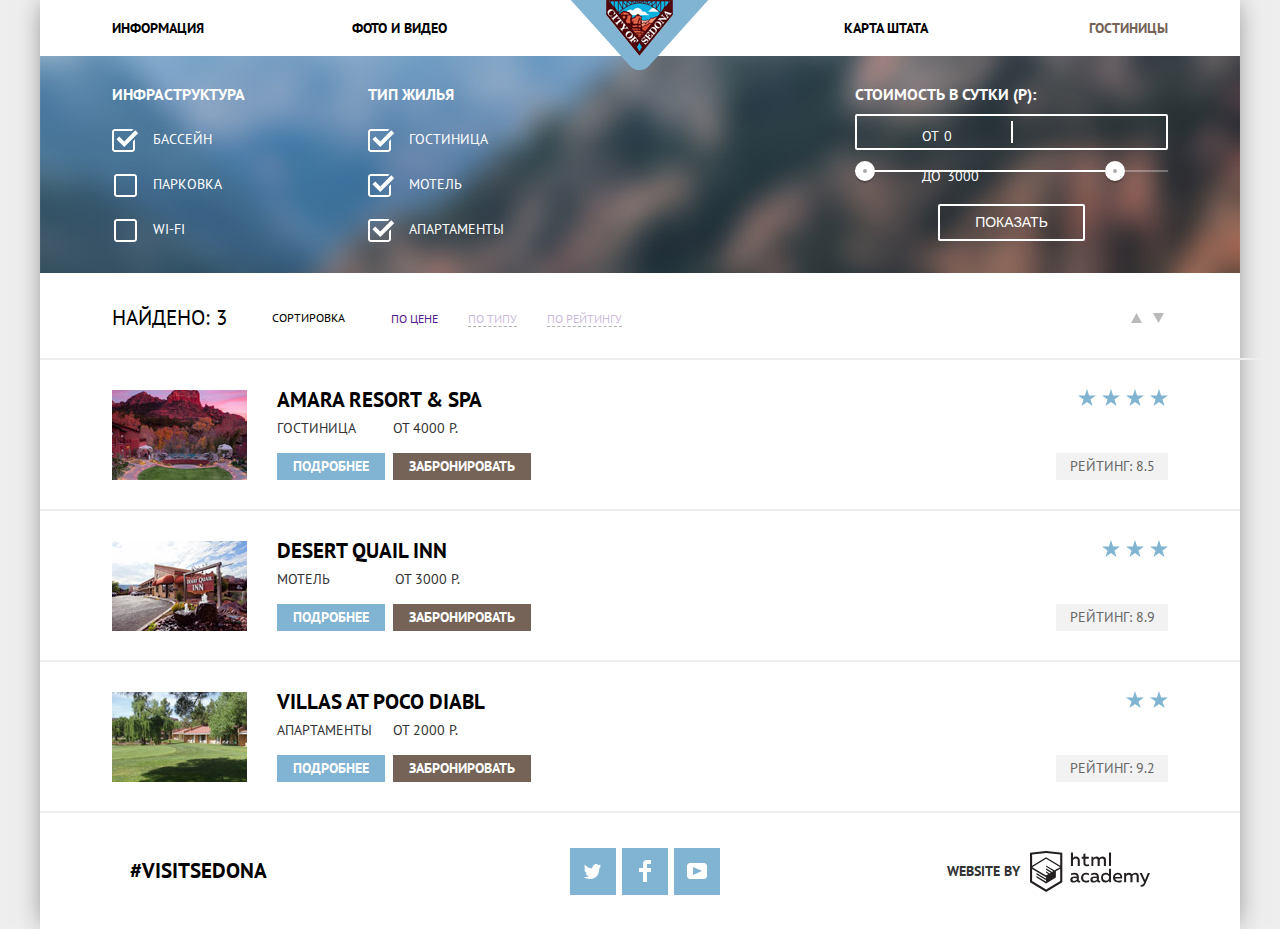
==== commit 96371abe: "исправление чекбоксов, лого в нав.меню, позиции футера" ====
--- a/hotels.html
+++ b/hotels.html
@@ -13,7 +13,7 @@
   <header class="main-header">
     <nav class="main-navigation">
       <a class="main-header-logo inner-header-logo" href="index.html">
-        <img src="img/sedona_main_logo.png" width="149" height="73" alt="Логотип города Седона">
+        <img src="img/sedona_main_logo.png"  alt="Логотип города Седона">
 
       </a>
       <ul class="navigation-menu">
@@ -210,7 +210,7 @@
     </section>
   </main>
 
-  <footer class="main-footer inner-footer">
+  <footer class="inner-footer">
       <div class="footer-wrapper">
         <p class="footer-hashtag"> #visitsedona
         </p>
--- a/css/style.css
+++ b/css/style.css
@@ -11,6 +11,7 @@
   text-transform: uppercase;
   background-color: #eeeeee;
   box-shadow: 0 0 25px -5px rgba(0, 0, 0, .5);
+  position: relative;
 }
 
 a {
@@ -113,6 +114,8 @@
 }
 
 .introduction-sedona {
+  -webkit-box-sizing: border-box;
+  -moz-box-sizing: border-box;
   box-sizing: border-box;
   width: 100%;
   margin: 0;
@@ -200,6 +203,7 @@
 .feature.feature-pictured-numbered p {
   display: inline-block;
   text-align: center;
+  vertical-align: middle;
   font-size: 14px;
   line-height: 21px;
   font-weight: 400;
@@ -298,6 +302,7 @@
 
 .feature-unpictured-numbered p {
   display: inline-block;
+  vertical-align: middle;
   margin: 0;
   padding: 0;
   font-size: 14px;
@@ -307,6 +312,7 @@
 
 .feature-unpictured-numbered span {
   display: inline-block;
+  vertical-align: middle;
   margin: 0;
   padding: 0;
   margin-bottom: 21px;
@@ -320,6 +326,8 @@
 }
 
 .booking-wrapper {
+  -webkit-box-sizing: border-box;
+  -moz-box-sizing: border-box;
   box-sizing: border-box;
   width: 574px;
   margin: 0 auto;
@@ -373,6 +381,8 @@
 }
 
 .booking-box {
+  -webkit-box-sizing: border-box;
+  -moz-box-sizing: border-box;
   box-sizing: border-box;
   position: absolute;
   width: 568px;
@@ -550,6 +560,7 @@
 
 .booking-box .booking-button {
   display: inline-block;
+  vertical-align: middle;
   padding: 16px 198px 16px 194px;
   margin: 0 auto;
   font: inherit;
@@ -608,17 +619,17 @@
 }
 
 .main-footer {
-  position: relative;
-  bottom: 128px;
-  margin: 0 auto;
-  padding: 26px 6%;
+  position: absolute;
+  width: 100%;
+  bottom: 0;
+  padding: 0;
   background-color: rgba(255, 255, 255, .9);
 }
 
 .footer-wrapper {
   display: flex;
-  width: 91%;
-  padding: 0 6%;
+  padding: 24px 0;
+  margin: 0 90px;
   justify-content: space-between;
   align-items: center;
   flex-wrap: nowrap;
@@ -642,7 +653,7 @@
   justify-content: space-between;
   list-style: none;
   margin: 0 auto;
-  padding: 0 15px;
+
 }
 
 .social-icon {
@@ -678,6 +689,7 @@
   width: 120px;
   height: 40px;
   color: #000000;
+  margin-left: 10px;
 }
 
 .html-logo:hover path {
@@ -724,7 +736,7 @@
 }
 
 .filter legend {
-  margin-bottom: 26px;
+  margin-bottom: 24px;
   font-size: 16px;
   font-weight: 700;
   line-height: 21px;
@@ -743,7 +755,7 @@
 
 .filter-option {
   align-self: flex-start;
-  padding-left: 22px;
+  padding-left: 24px;
   margin-bottom: 24px;
 }
 
@@ -759,27 +771,19 @@
 .filter-input-checkbox[type=checkbox]+label::before {
   content: "";
   position: absolute;
-  top: -2px;
-  left: -23px;
-  width: 24px;
+  left: -24px;
+  bottom: -2px;
+  width: 27px;
   height: 23px;
-  background-image: url("../img/checkbox-off.svg");
+  background-image: url(../img/checkbox-off.svg);
   background-repeat: no-repeat;
   background-position: 0 0;
-  background-size: 24px 24px;
-}
-
-.filter-input-checkbox[type=checkbox]:checked+label::after {
-  content: "";
-  position: absolute;
-  top: -4px;
-  left: -22px;
-  width: 27px;
-  height: 27px;
+  background-size: 27px 23px;
+}
+
+.filter-input-checkbox[type=checkbox]:checked+label::before {
   background-image: url("../img/checkbox-on.svg");
-  background-repeat: no-repeat;
-  background-position: 0 0;
-  background-size: 23px 23px;
+
 }
 
 .filter-input-checkbox:disabled+label {
@@ -827,6 +831,7 @@
 
 .price-controls label {
   display: inline-block;
+  vertical-align: middle;
   font-size: 14px;
   line-height: 38px;
   vertical-align: top;
@@ -942,6 +947,7 @@
 
 .search-sorting p {
   display: inline-block;
+  vertical-align: middle;
   padding: 0;
   margin: 0;
   margin-right: 45px;
@@ -1174,7 +1180,7 @@
 
 .inner-footer {
   position: static;
-  margin: 0 auto;
-  padding: 26px 6%;
+  margin: 0;
+  padding: 0;
   background-color: #ffffff;
 }
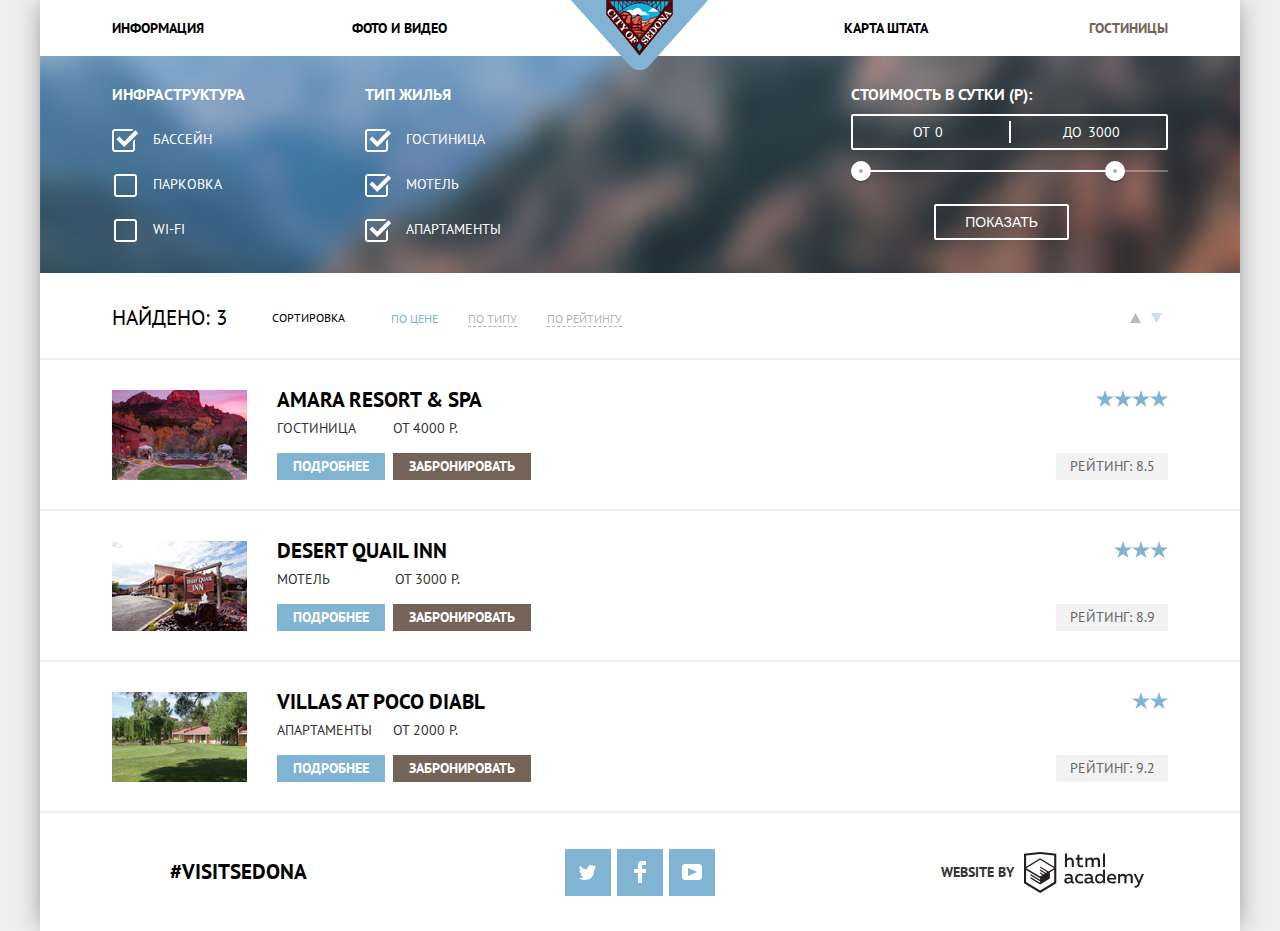
==== commit e8380084: "исправление замечаний" ====
--- a/hotels.html
+++ b/hotels.html
@@ -13,8 +13,7 @@
   <header class="main-header">
     <nav class="main-navigation">
       <a class="main-header-logo inner-header-logo" href="index.html">
-        <img src="img/sedona_main_logo.png"  alt="Логотип города Седона">
-
+        <img src="img/sedona_main_logo.png" alt="Логотип города Седона">
       </a>
       <ul class="navigation-menu">
         <li class="navigation-menu-item">
@@ -96,12 +95,11 @@
     </section>
     <section class="search-sorting">
       <h2 class="visually-hidden">Количество и сортировка найденных отелей</h2>
-
       <p>Найдено: 3</p>
       <span>Сортировка</span>
       <ul>
         <li class="search-sorting-option-current">
-          <a href="">По цене</a>
+          <a>По цене</a>
         </li>
         <li class="search-sorting-option">
           <a href="">По типу</a>
@@ -111,27 +109,25 @@
         </li>
       </ul>
       <div class="arrows">
-        <a class="arrow arrow-up">
+        <a class="arrow arrow-up" href="">
           <span class="visually-hidden">По возрастанию</span>
           <svg xmlns="http://www.w3.org/2000/svg" width="11" height="10" viewBox="0 0 11 10">
             <path fill="#231F20" d="M5.5 0L0 10h11z" />
           </svg>
         </a>
-        <a class="arrow arrow-down" href="">
+        <a class="arrow arrow-down arrow-current">
           <span class="visually-hidden">По убыванию</span>
           <svg xmlns="http://www.w3.org/2000/svg" width="11" height="10" viewBox="0 0 11 10">
             <path fill="#231F20" d="M5.5 10L0 0h11" />
           </svg>
         </a>
       </div>
-
     </section>
 
     <section class="hotels">
       <h2 class="visually-hidden">Результаты поиска отелей</h2>
       <article class="hotel">
         <h3 class="visually-hidden">Найден отель</h3>
-
         <figure class="hotel-photo">
           <img src="img/hotels_amaro_resort_and_spa.jpg" alt="Гостиница Amara Resort & Spa">
         </figure>
@@ -147,11 +143,7 @@
           </div>
         </div>
         <div class="hotel-rating">
-          <div class="stars stars-4">
-          <p class="star hide-text">Четыре звезды</p>
-          <p class="star hide-text">Четыре звезды</p>
-          <p class="star hide-text">Четыре звезды</p>
-          <p class="star hide-text">Четыре звезды</p>
+          <div class="stars stars-4 hide-text">
           </div>
           <div class="score">Рейтинг: 8.5</div>
         </div>
@@ -174,11 +166,8 @@
           </div>
         </div>
         <div class="hotel-rating">
-            <div class="stars stars-3">
-                <p class="star hide-text">Три звезды</p>
-                <p class="star hide-text">Три звезды</p>
-                <p class="star hide-text">Три звезды</p>
-                </div>
+          <div class="stars stars-3 hide-text">
+          </div>
           <div class="score">Рейтинг: 8.9</div>
         </div>
       </article>
@@ -200,10 +189,8 @@
           </div>
         </div>
         <div class="hotel-rating">
-            <div class="stars stars-2">
-                <p class="star hide-text">Две звезды</p>
-                <p class="star hide-text">Две звезды</p>
-                </div>
+          <div class="stars stars-2 hide-text">
+          </div>
           <div class="score">Рейтинг: 9.2</div>
         </div>
       </article>
@@ -211,56 +198,43 @@
   </main>
 
   <footer class="inner-footer">
-      <div class="footer-wrapper">
-        <p class="footer-hashtag"> #visitsedona
-        </p>
-        <div class="footer-social">
-          <ul>
-            <li>
-              <a class="social-icon" href="#">
-                <span class="visually-hidden">Twitter</span>
-                <svg xmlns="http://www.w3.org/2000/svg" xmlns:xlink="http://www.w3.org/1999/xlink" width="17" height="15" viewBox="0 0 17 15">
-                  <path fill="#FFF" d="M10.95.144c1.685-.496 2.984.27 3.577 1.179.673-.231 1.331-.481 2.011-.708a2.345 2.345 0 0 1-.857 1.768c.685.17 1.304-.491 1.304-.491-.169 1-1.006 1.788-1.563 2.024-.231 6.75-3.175 11.217-10.077 11.082h-.446c-.41 0-4.164-.46-4.898-1.887 2.271.196 3.893-.422 4.693-1.177-.96-.3-2.679-.477-2.979-2.95.349.106.564.228 1.19.119C1.705 8.247.374 7.53.448 5.33c.285.328 1.067.536 1.34.472C1.085 5.561-.182 2.442.894.85c1.818 1.854 3.735 3.606 7.152 3.773C8.254 2.33 9.183.793 10.95.144z"
-                  />
-                </svg>
-  
-              </a>
-            </li>
-            <li>
-              <a class="social-icon" href="#">
-                <span class="visually-hidden">Facebook</span>
-                <svg xmlns="http://www.w3.org/2000/svg" width="12" height="22" viewBox="0 0 12 22">
-                  <path fill="#FFF" d="M12 4V0H8a4 4 0 0 0-4 4v4H0v4h4v10h4V12h4V8H8V4h4z" />
-                </svg>
-  
-  
-              </a>
-            </li>
-            <li>
-              <a class="social-icon" href="#">
-                <span class="visually-hidden">Youtube</span>
-                <svg xmlns="http://www.w3.org/2000/svg" xmlns:xlink="http://www.w3.org/1999/xlink" width="20" height="16" viewBox="0 0 20 16">
-                  <path fill="#FFF" d="M17 0H3C1.35 0 0 1.35 0 3v10c0 1.65 1.35 3 3 3h14c1.65 0 3-1.35 3-3V3c0-1.65-1.35-3-3-3zM6.027 11.998V4.002L15.014 8l-8.987 3.998z"
-                  />
-                </svg>
-  
-              </a>
-            </li>
-          </ul>
-        </div>
-        <p class="footer-copyright">
-          <b>Website by </b>
-          <a class="html-logo" href="https://htmlacademy.ru/intensive/htmlcss">
-            <span class="visually-hidden">HTMLACADEMY</span>
-            <svg id="Layer_1" data-name="Layer 1" xmlns="http://www.w3.org/2000/svg" viewBox="0 0 108.08 36.85">
-              <title>logo-htmlacademy-small1</title>
-              <path d="M44.61,26.88a2,2,0,0,0,.55-0.1v1.33a3.25,3.25,0,0,1-1.18.21,1.67,1.67,0,0,1-1.67-1,4.84,4.84,0,0,1-3.14,1.08c-1.51,0-2.91-.83-2.91-2.55,0-2.13,2-2.79,3.71-2.79a11.08,11.08,0,0,1,2.17.25v-0.3c0-1-.76-1.77-2.19-1.77a7.42,7.42,0,0,0-3,.64v-1.7a10.21,10.21,0,0,1,3.19-.55c2.36,0,3.81,1.12,3.81,3.65v3a0.54,0.54,0,0,0,.49.59h0.17Zm-6.44-1.13A1.35,1.35,0,0,0,39.63,27h0.11a3.39,3.39,0,0,0,2.41-1V24.58a9.72,9.72,0,0,0-1.81-.21c-1,0-2.16.33-2.16,1.38h0Zm12.36-6.11a5,5,0,0,1,2.57.64V22a4.08,4.08,0,0,0-2.3-.7,2.75,2.75,0,1,0,0,5.49,5,5,0,0,0,2.43-.64v1.71a6.27,6.27,0,0,1-2.76.57A4.21,4.21,0,0,1,46,24.51q0-.21,0-0.41a4.32,4.32,0,0,1,4.18-4.46h0.38Zm12.17,7.24a2,2,0,0,0,.55-0.1v1.33a3.25,3.25,0,0,1-1.18.21,1.67,1.67,0,0,1-1.67-1,4.84,4.84,0,0,1-3.14,1.08c-1.51,0-2.91-.83-2.91-2.55,0-2.13,2-2.79,3.71-2.79a11.08,11.08,0,0,1,2.17.25v-0.3c0-1-.76-1.77-2.19-1.77a7.42,7.42,0,0,0-3,.64v-1.7a10.21,10.21,0,0,1,3.19-.55c2.36,0,3.81,1.12,3.81,3.65v3a0.54,0.54,0,0,0,.49.59h0.17Zm-6.44-1.13A1.35,1.35,0,0,0,57.73,27h0.11a3.39,3.39,0,0,0,2.41-1V24.58a9.72,9.72,0,0,0-1.81-.21c-1.06,0-2.16.33-2.16,1.38h0ZM73,16V28.2H71.35V26.88a3.88,3.88,0,0,1-3.19,1.54,4.4,4.4,0,0,1,0-8.78,3.81,3.81,0,0,1,3,1.3V16H73Zm-4.53,5.22a2.76,2.76,0,1,0,0,5.52A2.86,2.86,0,0,0,71.15,25V23A2.91,2.91,0,0,0,68.49,21.27ZM79,19.64c3.31,0,4.46,2.68,3.92,5.09H76.7c0.21,1.5,1.67,2.11,3.19,2.11a6.11,6.11,0,0,0,2.64-.59v1.6a7.14,7.14,0,0,1-3,.57C77,28.42,74.78,27,74.78,24a4.18,4.18,0,0,1,4-4.39H79Zm0.09,1.54a2.28,2.28,0,0,0-2.44,2.1v0.06H81.3A2,2,0,0,0,79.13,21.18Zm5.73,7V19.87h1.65v1a3.81,3.81,0,0,1,2.78-1.27A2.86,2.86,0,0,1,91.89,21a4.12,4.12,0,0,1,2.91-1.33A3.06,3.06,0,0,1,98,23V28.2h-1.9V23.05a1.59,1.59,0,0,0-1.42-1.75H94.42a2.8,2.8,0,0,0-2.07,1.12V28.2h-1.9V23.05A1.59,1.59,0,0,0,89,21.31H88.8a3,3,0,0,0-2.21,1.29v5.63H84.86Zm21.31-8.33h1.9l-3.91,9.46c-0.9,2.17-2.09,2.86-3.35,2.86a4.76,4.76,0,0,1-1.1-.14V30.46a2.86,2.86,0,0,0,.85.12c0.9,0,1.58-.64,2.07-1.9l0.17-.42-4-8.4h2l2.86,6.29ZM38.73,1.46V6.22a3.81,3.81,0,0,1,2.7-1.14,3.25,3.25,0,0,1,3.44,3.4v5.15H43V8.72a1.81,1.81,0,0,0-1.61-2h-0.3a2.93,2.93,0,0,0-2.32,1.39v5.52h-1.9V1.46h1.9ZM49.94,2.31v3h3V6.91h-3v3.81c0,1.1.5,1.46,1.58,1.46a4.49,4.49,0,0,0,1.69-.33v1.6A6.8,6.8,0,0,1,51,13.8a2.55,2.55,0,0,1-2.86-2.74V6.89H46.58V5.26h1.5V2.74Zm5.4,11.31V5.28H57v1A3.81,3.81,0,0,1,59.77,5a2.86,2.86,0,0,1,2.6,1.33A4.12,4.12,0,0,1,65.28,5,3.06,3.06,0,0,1,68.44,8.4v5.21h-1.9V8.46a1.59,1.59,0,0,0-1.42-1.75H64.89a2.8,2.8,0,0,0-2.07,1.12v5.78h-1.9V8.46A1.59,1.59,0,0,0,59.5,6.71H59.27A3,3,0,0,0,57.06,8v5.63H55.34ZM71.17,1.45H73V13.6H71.17V1.45ZM14.71,0H14.55L0,1.54V28.21l14.55,8.66,14.55-8.66V1.54Zm12.5,27.1L14.55,34.64,1.9,27.12V16.18l12.59,7.5V25L5.86,19.9v1.31l8.68,5.21v1.39L5.87,22.65V24l8.68,5.21,8.75-5.24V18.31L27.2,16V27.12Zm0-12.53-3.48,2-1.6,1L14.51,13v1.31L21,18.23H21l-0.14.09-1,.54-5.37-3.2V17l4.24,2.52-1,.67-3.2-1.9v1.31l2.1,1.24L14.5,22.1,2,14.65,14.51,7.11Zm0-1.32L14.49,5.76,1.91,13.25v-10L14.56,1.92,27.21,3.25v10h0Z"
-                transform="translate(0 -0.02)" fill="#231f20" />
-            </svg>
-          </a>
-        </p>
+    <div class="footer-wrapper">
+      <p class="footer-hashtag"> #visitsedona
+      </p>
+      <div class="footer-social">
+        <ul>
+          <li>
+            <a class="social-icon twitter-icon" href="#">
+              <span class="visually-hidden">Twitter</span>
+            </a>
+          </li>
+
+          <li>
+            <a class="social-icon fb-icon" href="#">
+              <span class="visually-hidden">Facebook</span>
+            </a>
+          </li>
+
+          <li>
+            <a class="social-icon youtube-icon" href="#">
+              <span class="visually-hidden">Youtube</span>
+            </a>
+          </li>
+        </ul>
       </div>
-    </footer>
+      <p class="footer-copyright">
+        <b>Website by </b>
+        <a class="html-logo" href="https://htmlacademy.ru/intensive/htmlcss">
+          <span class="visually-hidden">HTMLACADEMY</span>
+          <svg id="Layer_1" data-name="Layer 1" xmlns="http://www.w3.org/2000/svg" viewBox="0 0 108.08 36.85">
+            <title>logo-htmlacademy-small1</title>
+            <path d="M44.61,26.88a2,2,0,0,0,.55-0.1v1.33a3.25,3.25,0,0,1-1.18.21,1.67,1.67,0,0,1-1.67-1,4.84,4.84,0,0,1-3.14,1.08c-1.51,0-2.91-.83-2.91-2.55,0-2.13,2-2.79,3.71-2.79a11.08,11.08,0,0,1,2.17.25v-0.3c0-1-.76-1.77-2.19-1.77a7.42,7.42,0,0,0-3,.64v-1.7a10.21,10.21,0,0,1,3.19-.55c2.36,0,3.81,1.12,3.81,3.65v3a0.54,0.54,0,0,0,.49.59h0.17Zm-6.44-1.13A1.35,1.35,0,0,0,39.63,27h0.11a3.39,3.39,0,0,0,2.41-1V24.58a9.72,9.72,0,0,0-1.81-.21c-1,0-2.16.33-2.16,1.38h0Zm12.36-6.11a5,5,0,0,1,2.57.64V22a4.08,4.08,0,0,0-2.3-.7,2.75,2.75,0,1,0,0,5.49,5,5,0,0,0,2.43-.64v1.71a6.27,6.27,0,0,1-2.76.57A4.21,4.21,0,0,1,46,24.51q0-.21,0-0.41a4.32,4.32,0,0,1,4.18-4.46h0.38Zm12.17,7.24a2,2,0,0,0,.55-0.1v1.33a3.25,3.25,0,0,1-1.18.21,1.67,1.67,0,0,1-1.67-1,4.84,4.84,0,0,1-3.14,1.08c-1.51,0-2.91-.83-2.91-2.55,0-2.13,2-2.79,3.71-2.79a11.08,11.08,0,0,1,2.17.25v-0.3c0-1-.76-1.77-2.19-1.77a7.42,7.42,0,0,0-3,.64v-1.7a10.21,10.21,0,0,1,3.19-.55c2.36,0,3.81,1.12,3.81,3.65v3a0.54,0.54,0,0,0,.49.59h0.17Zm-6.44-1.13A1.35,1.35,0,0,0,57.73,27h0.11a3.39,3.39,0,0,0,2.41-1V24.58a9.72,9.72,0,0,0-1.81-.21c-1.06,0-2.16.33-2.16,1.38h0ZM73,16V28.2H71.35V26.88a3.88,3.88,0,0,1-3.19,1.54,4.4,4.4,0,0,1,0-8.78,3.81,3.81,0,0,1,3,1.3V16H73Zm-4.53,5.22a2.76,2.76,0,1,0,0,5.52A2.86,2.86,0,0,0,71.15,25V23A2.91,2.91,0,0,0,68.49,21.27ZM79,19.64c3.31,0,4.46,2.68,3.92,5.09H76.7c0.21,1.5,1.67,2.11,3.19,2.11a6.11,6.11,0,0,0,2.64-.59v1.6a7.14,7.14,0,0,1-3,.57C77,28.42,74.78,27,74.78,24a4.18,4.18,0,0,1,4-4.39H79Zm0.09,1.54a2.28,2.28,0,0,0-2.44,2.1v0.06H81.3A2,2,0,0,0,79.13,21.18Zm5.73,7V19.87h1.65v1a3.81,3.81,0,0,1,2.78-1.27A2.86,2.86,0,0,1,91.89,21a4.12,4.12,0,0,1,2.91-1.33A3.06,3.06,0,0,1,98,23V28.2h-1.9V23.05a1.59,1.59,0,0,0-1.42-1.75H94.42a2.8,2.8,0,0,0-2.07,1.12V28.2h-1.9V23.05A1.59,1.59,0,0,0,89,21.31H88.8a3,3,0,0,0-2.21,1.29v5.63H84.86Zm21.31-8.33h1.9l-3.91,9.46c-0.9,2.17-2.09,2.86-3.35,2.86a4.76,4.76,0,0,1-1.1-.14V30.46a2.86,2.86,0,0,0,.85.12c0.9,0,1.58-.64,2.07-1.9l0.17-.42-4-8.4h2l2.86,6.29ZM38.73,1.46V6.22a3.81,3.81,0,0,1,2.7-1.14,3.25,3.25,0,0,1,3.44,3.4v5.15H43V8.72a1.81,1.81,0,0,0-1.61-2h-0.3a2.93,2.93,0,0,0-2.32,1.39v5.52h-1.9V1.46h1.9ZM49.94,2.31v3h3V6.91h-3v3.81c0,1.1.5,1.46,1.58,1.46a4.49,4.49,0,0,0,1.69-.33v1.6A6.8,6.8,0,0,1,51,13.8a2.55,2.55,0,0,1-2.86-2.74V6.89H46.58V5.26h1.5V2.74Zm5.4,11.31V5.28H57v1A3.81,3.81,0,0,1,59.77,5a2.86,2.86,0,0,1,2.6,1.33A4.12,4.12,0,0,1,65.28,5,3.06,3.06,0,0,1,68.44,8.4v5.21h-1.9V8.46a1.59,1.59,0,0,0-1.42-1.75H64.89a2.8,2.8,0,0,0-2.07,1.12v5.78h-1.9V8.46A1.59,1.59,0,0,0,59.5,6.71H59.27A3,3,0,0,0,57.06,8v5.63H55.34ZM71.17,1.45H73V13.6H71.17V1.45ZM14.71,0H14.55L0,1.54V28.21l14.55,8.66,14.55-8.66V1.54Zm12.5,27.1L14.55,34.64,1.9,27.12V16.18l12.59,7.5V25L5.86,19.9v1.31l8.68,5.21v1.39L5.87,22.65V24l8.68,5.21,8.75-5.24V18.31L27.2,16V27.12Zm0-12.53-3.48,2-1.6,1L14.51,13v1.31L21,18.23H21l-0.14.09-1,.54-5.37-3.2V17l4.24,2.52-1,.67-3.2-1.9v1.31l2.1,1.24L14.5,22.1,2,14.65,14.51,7.11Zm0-1.32L14.49,5.76,1.91,13.25v-10L14.56,1.92,27.21,3.25v10h0Z"
+              transform="translate(0 -0.02)" fill="#231f20" />
+          </svg>
+        </a>
+      </p>
+    </div>
+  </footer>
 </body>
 
 </html>
--- a/css/style.css
+++ b/css/style.css
@@ -78,18 +78,18 @@
   list-style: none;
 }
 
-.navigation-menu a {
+.navigation-menu-item a {
   font-size: 14px;
   line-height: 26px;
   color: #000000;
   font-weight: 700;
 }
 
-.navigation-menu a:hover {
+.navigation-menu-item a:hover {
   color: #81b3d2;
 }
 
-.navigation-menu a:active {
+.navigation-menu-item a:active {
   opacity: 0.3;
 }
 
@@ -124,7 +124,7 @@
 
 .introduction-sedona h3 {
   margin: 0;
-  padding: 0;
+  padding: 0px 300px;
   margin-top: 61px;
   margin-bottom: 27px;
   text-align: center;
@@ -143,24 +143,30 @@
 }
 
 .welcome-sedona {
+  display: flex;
+  justify-content: space-around;
+  align-items: center;
+  flex-flow: row wrap;
   width: 100%;
   height: 508px;
-  background-image: url('../img/index_bottom_plank_to_background_image.png'), url('../img/index_welcome_background.jpeg');
+  background-image: url("../img/index_bottom_plank_to_background_image.png"), url("../img/index_welcome_background.jpeg");
   background-repeat: no-repeat, no-repeat;
   background-position: 49% 100%, 0 29%;
   background-size: contain, cover;
 }
 
 .sedona-inscription {
-  padding: 75px 370px;
+  padding-bottom: 5px;
 }
 
 .features {
   width: 100%;
   display: flex;
-  flex-flow: row wrap;
+  flex-direction: row;
+  flex-wrap: wrap;
   justify-content: flex-start;
   text-align: center;
+  flex-shrink: 0;
 }
 
 .feature {
@@ -197,6 +203,7 @@
   font-size: 21px;
   line-height: 21px;
   margin-bottom: 23px;
+  padding: 1px 53px;
 }
 
 .feature.feature-pictured-numbered span,
@@ -212,12 +219,18 @@
   margin-bottom: 20px;
 }
 
-.feature.feature-pictured-numbered p {
+.feature-pictured-numbered.pictured-right p {
   width: 280px;
   margin-left: -17px;
   margin-bottom: 28px;
 }
 
+.feature-pictured-numbered.pictured-left p {
+  width: 302px;
+  margin-left: -22px;
+  margin-bottom: 28px;
+}
+
 .pictured-right {
   padding-right: 72.67%;
 }
@@ -234,9 +247,14 @@
   left: 0;
 }
 
+.feature-iconed-wrapper {
+  display: flex;
+  flex-wrap: nowrap;
+}
+
 .feature-iconed {
   width: 33.3%;
-  padding: 50px 48px 30px;
+  padding: 49px 48px 30px;
   background-color: #ffffff;
 }
 
@@ -251,7 +269,7 @@
   content: "";
   height: 76px;
   width: 75px;
-  background: url(../img/icon-1.svg) no-repeat;
+  background: url("../img/icon-1.svg") no-repeat;
   margin: 11px auto 26px;
 }
 
@@ -260,7 +278,7 @@
   content: "";
   height: 76px;
   width: 75px;
-  background: url(../img/icon-3.svg) no-repeat;
+  background: url("../img/icon-3.svg") no-repeat;
   margin: 11px auto 26px;
 }
 
@@ -269,7 +287,7 @@
   content: "";
   height: 76px;
   width: 75px;
-  background: url(../img/icon-2.svg) no-repeat center;
+  background: url("../img/icon-2.svg") no-repeat center;
   margin: 7px auto 30px;
 }
 
@@ -280,7 +298,13 @@
   margin-bottom: 51px;
 }
 
+.feature-unpictured-wrapper {
+  display: flex;
+  flex-wrap: nowrap;
+}
+
 .feature-unpictured-numbered {
+  width: 33.3%;
   padding: 47px 60px 40px;
   background-color: #eeeeee;
 }
@@ -294,7 +318,10 @@
 }
 
 .feature-unpictured-numbered figcaption {
-  margin-bottom: 22px;
+  display: inline-block;
+  vertical-align: middle;
+  margin-bottom: 24px;
+  padding: 0px 75px;
   font-size: 21px;
   line-height: 21px;
   text-align: center;
@@ -391,7 +418,7 @@
   right: 0;
   margin: 0 auto;
   background-color: #ffffff;
-  z-index: 2;
+  z-index: 4;
   box-shadow: 0 0 25px -5px rgba(0, 0, 0, .5)
 }
 
@@ -486,7 +513,7 @@
   height: 25px;
   padding: 18px 19px;
   background-color: #f2f2f2;
-  background-image: url('../img/calendar.svg');
+  background-image: url("../img/calendar.svg");
   background-repeat: no-repeat;
   background-size: 22px 25px;
   background-position: center;
@@ -501,8 +528,9 @@
 }
 
 .calendar-button:focus {
-  color: #81b3d2;
+  background-image: url("../img/calendar-focus.svg");
   outline: none;
+  background-color: transparent;
 }
 
 .booking-item-number-wrapper {
@@ -552,6 +580,7 @@
 .booking-box input:focus {
   background-color: transparent;
   border: 2px solid #ebebeb;
+  outline: none;
 }
 
 .booking-item-date label {
@@ -588,8 +617,7 @@
   font-size: 21px;
   font-weight: 700;
   line-height: 26px;
-  color: #000000;
-  opacity: 0.6;
+  color: rgba(0, 0, 0, 0.6);
   background-color: #f2f2f2;
 }
 
@@ -606,6 +634,23 @@
 .button-plus:focus,
 .button-minus:focus {
   color: #81b3d2;
+  outline: none;
+  background-color: transparent;
+  border: 2px solid #ebebeb;
+}
+
+.map {
+  width: 1200px;
+  height: 592px;
+}
+
+.map p {
+  position: absolute;
+  left: 0;
+  bottom: -10px;
+  margin: 0;
+  padding: 0;
+  z-index: 1;
 }
 
 .map img {
@@ -614,8 +659,9 @@
 }
 
 .map iframe {
-  position: absolute;
+  position: relative;
   border: none;
+  z-index: 3;
 }
 
 .main-footer {
@@ -624,26 +670,31 @@
   bottom: 0;
   padding: 0;
   background-color: rgba(255, 255, 255, .9);
+  z-index: 5;
 }
 
 .footer-wrapper {
   display: flex;
-  padding: 24px 0;
-  margin: 0 90px;
+  padding: 25px 0;
+  margin: 0 130px;
   justify-content: space-between;
   align-items: center;
   flex-wrap: nowrap;
 }
 
 .footer-hashtag {
+  display: inline-block;
+  vertical-align: middle;
+  width: 33%;
   font-size: 21px;
   line-height: 26px;
   font-weight: 700;
   color: #000000;
+  margin-right: -75px;
 }
 
 .footer-social {
-  width: 155px;
+  width: 33%;
 }
 
 .footer-social ul {
@@ -653,7 +704,6 @@
   justify-content: space-between;
   list-style: none;
   margin: 0 auto;
-
 }
 
 .social-icon {
@@ -670,19 +720,43 @@
   background-color: #669ec0;
 }
 
-.social-icon:focus {
-  color: #88b6d1;
-  background-color: #5496bd;
-}
-
-.social-icon:focus path {
-  fill: #88b6d1;
+.social-icon.twitter-icon:focus {
+  background-image: url("../img/twitter-focus.svg");
+}
+
+.social-icon.fb-icon:focus {
+  background-image: url("../img/fb-focus.svg");
+}
+
+.social-icon.youtube-icon:focus {
+  background-image: url("../img/youtube-focus.svg");
+}
+
+.social-icon.twitter-icon {
+  background-image: url("../img/twitter.svg");
+  background-repeat: no-repeat;
+  background-position: center;
+}
+
+.social-icon.fb-icon {
+  background-image: url("../img/fb-icon.svg");
+  background-repeat: no-repeat;
+  background-position: center;
+}
+
+.social-icon.youtube-icon {
+  background-image: url("../img/youtube.svg");
+  background-repeat: no-repeat;
+  background-position: center;
 }
 
 .footer-copyright {
-  display: flex;
-  justify-content: space-between;
+  width: 33%;
+  display: flex;
+  flex-wrap: nowrap;
+  justify-content: flex-end;
   align-items: center;
+  margin-right: -34px;
 }
 
 .html-logo {
@@ -701,6 +775,13 @@
   opacity: 0.3;
 }
 
+.inner-footer {
+  position: static;
+  margin: 0;
+  padding: 0;
+  background-color: #ffffff;
+}
+
 
 /* страница с гостиницами */
 
@@ -709,13 +790,16 @@
 }
 
 .navigation-menu-item-current a {
+  font-size: 14px;
+  line-height: 26px;
+  font-weight: 700;
   color: #766357;
 }
 
 .filters {
   width: 100%;
   height: 217px;
-  background-image: url('../img/hotel_background_image.jpg');
+  background-image: url("../img/hotel_background_image.jpg");
   background-repeat: no-repeat;
   background-position: 0 20%;
 }
@@ -723,16 +807,24 @@
 .filters-wrapper {
   height: 160px;
   display: flex;
-  justify-content: flex-start;
+  justify-content: space-between;
+  flex-wrap: nowrap;
   margin: 0;
   padding: 28px 6%;
 }
 
-.filter fieldset {
+.filter fieldset:nth-child(1) {
   border: none;
   padding: 0;
   margin: 0;
-  margin-right: 123px;
+  width: 24%;
+}
+
+.filter fieldset:nth-child(2) {
+  border: none;
+  padding: 0;
+  margin: 0;
+  width: 46%;
 }
 
 .filter legend {
@@ -775,7 +867,7 @@
   bottom: -2px;
   width: 27px;
   height: 23px;
-  background-image: url(../img/checkbox-off.svg);
+  background-image: url("../img/checkbox-off.svg");
   background-repeat: no-repeat;
   background-position: 0 0;
   background-size: 27px 23px;
@@ -783,7 +875,6 @@
 
 .filter-input-checkbox[type=checkbox]:checked+label::before {
   background-image: url("../img/checkbox-on.svg");
-
 }
 
 .filter-input-checkbox:disabled+label {
@@ -795,11 +886,10 @@
 }
 
 .filter-range {
-  width: 330px;
+  width: 30%;
   margin: 0;
   color: #ffffff;
   text-transform: uppercase;
-  margin-left: 228px;
 }
 
 .filter-range-title {
@@ -833,7 +923,7 @@
   display: inline-block;
   vertical-align: middle;
   font-size: 14px;
-  line-height: 38px;
+  line-height: 21px;
   vertical-align: top;
   cursor: pointer;
 }
@@ -841,7 +931,8 @@
 .price-controls .min-price,
 .price-controls .max-price {
   width: 90px;
-  padding-left: 65px;
+  padding-left: 60px;
+  padding-top: 5px;
 }
 
 .price-controls input {
@@ -895,8 +986,10 @@
 
 .btn-transparent {
   display: block;
-  margin: 0 auto;
-  padding: 6px 35px;
+  text-align: center;
+  vertical-align: middle;
+  padding: 6px 29px 5px 29px;
+  margin-left: 83px;
   font-size: 14px;
   line-height: 21px;
   color: #ffffff;
@@ -914,7 +1007,6 @@
 
 .search-sorting {
   display: flex;
-  width: 100%;
   height: 66px;
   justify-content: flex-start;
   align-items: center;
@@ -926,7 +1018,7 @@
 
 .search-sorting ul {
   display: flex;
-  flex-wrap: wrap;
+  flex-wrap: nowrap;
   justify-content: space-between;
   align-items: baseline;
   list-style: none;
@@ -959,12 +1051,14 @@
 .search-sorting-option a {
   font-size: 12px;
   line-height: 18px;
+  color: #000000;
   opacity: 0.3;
   border-bottom: 1px dashed #000000;
 }
 
 .search-sorting-option a:hover {
   color: #81b3d2;
+  border-bottom: 1px dashed #81b3d2;
 }
 
 .search-sorting-option a:focus {
@@ -973,7 +1067,7 @@
   border-bottom: none;
 }
 
-.search-sorting-option-current {
+.search-sorting-option-current a {
   font-size: 12px;
   line-height: 18px;
   color: #81b3d2;
@@ -982,14 +1076,15 @@
 
 .arrows {
   display: flex;
-  justify-content: space-between;
-  margin-left: 479px;
-  width: 33px;
+  justify-content: flex-end;
+  width: 45%;
+  margin-left: 35px;
 }
 
 .arrow {
   color: #000000;
   opacity: 0.3;
+  margin-left: 10px;
 }
 
 .arrow-up:hover,
@@ -1003,12 +1098,16 @@
   opacity: 1;
 }
 
-.arrow-down:hover path {
+.arrow-up:hover path {
   fill: #81b3d2;
 }
 
-.arrow-down:focus path {
+.arrow-up:focus path {
   fill: #000000;
+}
+
+.arrow-current path {
+  fill: #5496bd;
 }
 
 .hotels .hotel {
@@ -1134,6 +1233,7 @@
   display: flex;
   flex-flow: column nowrap;
   justify-content: space-between;
+  align-items: flex-end;
   flex: 0 0 135px;
 }
 
@@ -1149,22 +1249,39 @@
 }
 
 .stars {
-  text-align: left;
-  display: flex;
-  justify-content: flex-end;
-  align-items: flex-start;
-  margin: 0;
-  padding: 0;
-  margin-left: 5px;
-}
-
-.star {
-  background-image: url('../img/star.svg');
-  background-repeat: no-repeat;
+  display: flex;
+  justify-content: space-between;
+  background-image: url("../img/star.svg");
+  background-repeat: repeat-x;
+  background-image: 18px 18px;
   width: 18px;
   height: 18px;
-  margin-left: 6px;
-  margin-top: -1px;
+}
+
+.stars.hide-text {
+  text-indent: 100%;
+  white-space: nowrap;
+  overflow: hidden;
+}
+
+.stars-5 {
+  width: 90px;
+}
+
+.stars-4 {
+  width: 72px;
+}
+
+.stars-3 {
+  width: 54px;
+}
+
+.stars-2 {
+  width: 36px;
+}
+
+.stars-1 {
+  width: 18px;
 }
 
 .hotels .score {
@@ -1177,10 +1294,3 @@
   align-self: flex-end;
   text-align: center;
 }
-
-.inner-footer {
-  position: static;
-  margin: 0;
-  padding: 0;
-  background-color: #ffffff;
-}
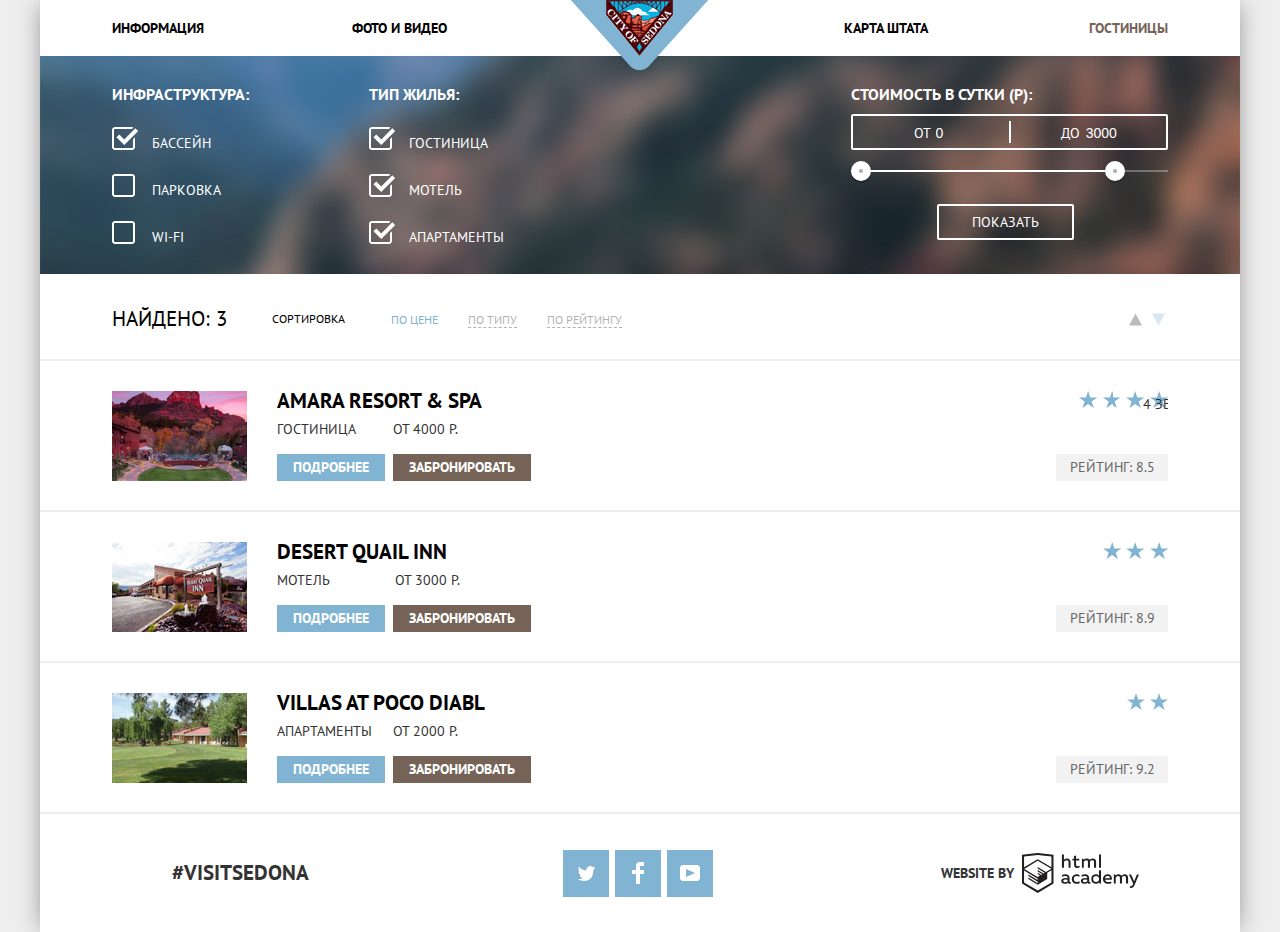
==== commit 7cd7f6e0: "подгон под макет" ====
--- a/hotels.html
+++ b/hotels.html
@@ -5,8 +5,8 @@
   <meta charset="utf-8">
   <title>Sedona hotels</title>
   <link href="https://fonts.googleapis.com/css?family=PT+Sans:400,700&amp;subset=cyrillic" rel="stylesheet">
-  <link href="css/normalize.css" rel="stylesheet">
-  <link href="css/style.css" rel="stylesheet">
+  <link href="css/normalize.min.css" rel="stylesheet">
+  <link href="css/style.min.css" rel="stylesheet">
 </head>
 
 <body class="hotels-page">
@@ -32,65 +32,60 @@
     </nav>
   </header>
   <main class="container">
-    <section class="filters">
-      <h2 class="visually-hidden">Фильтры отелей</h2>
-      <form class="filter" method="get" action="https://echo.htmlacademy.ru">
-        <div class="filters-wrapper">
-          <fieldset>
-            <legend>Инфраструктура</legend>
-            <ul>
-              <li class="filter-option">
-                <input class="filter-input-checkbox visually-hidden" type="checkbox" name="swimming-pool" id="filter-swimming-pool" checked>
-                <label for="filter-swimming-pool">Бассейн</label>
-              </li>
-              <li class="filter-option">
-                <input class="filter-input-checkbox visually-hidden" type="checkbox" name="parking" id="filter-parking">
-                <label for="filter-parking">Парковка</label>
-              </li>
-              <li class="filter-option">
-                <input class="filter-input-checkbox visually-hidden" type="checkbox" name="wi-fi" id="filter-wi-fi">
-                <label for="filter-wi-fi">Wi-Fi</label>
-              </li>
-            </ul>
+    <section>
+      <h2 class="visually-hidden">Фильтры</h2>
+      <form class="filters" action="https://echo.htmlacademy.ru" method="get">
+        <fieldset class="filters-fieldset infrastructure">
+          <legend>Инфраструктура:</legend>
+          <p class="filter-option">
+            <input class="visually-hidden checkbox" type="checkbox" name="pool" id="filters-pool" checked>
+            <label for="filters-pool" tabindex="0">Бассейн</label>
+          </p>
+          <p class="filter-option">
+            <input class="visually-hidden checkbox" type="checkbox" name="parking" id="filters-parking">
+            <label for="filters-parking" tabindex="0">Парковка</label>
+          </p>
+          <p class="filter-option">
+            <input class="visually-hidden checkbox" type="checkbox" name="wifi" id="filters-wifi">
+            <label for="filters-wifi" tabindex="0">Wi-Fi</label>
+          </p>
+        </fieldset>
+        <fieldset class="filters-fieldset type">
+          <legend>Тип жилья:</legend>
+          <p class="filter-option">
+            <input class="visually-hidden checkbox" type="checkbox" name="hotel" id="filters-hotel" checked>
+            <label for="filters-hotel" tabindex="0">Гостиница</label>
+          </p>
+          <p class="filter-option">
+            <input class="visually-hidden checkbox" type="checkbox" name="motel" id="filters-motel" checked>
+            <label for="filters-motel" tabindex="0">Мотель</label>
+          </p>
+          <p class="filter-option">
+            <input class="visually-hidden checkbox" type="checkbox" name="apartments" id="filters-apartment" checked>
+            <label for="filters-apartment" tabindex="0">Апартаменты</label>
+          </p>
+        </fieldset>
+        <div class="wrapper-price-range">
+          <fieldset class="filters-fieldset price">
+            <legend>Стоимость в сутки (р):</legend>
+            <p class="range-box">
+              <label class="price-min" for="price-min">От
+                <input class="input-min" id="price-min" type="number" name="price-min" value="0" placeholder="0">
+              </label>
+              <label class="price-max" for="price-max">До
+                <input id="price-max" type="number" name="price-max" value="3000" placeholder="3000">
+              </label>
+            </p>
+            <div class="range-controls">
+              <div class="range-scale">
+                <div class="range-bar"></div>
+              </div>
+              <div class="range-button range-button-min" aria-label="уменьшить стоимость" tabindex="0"></div>
+              <div class="range-button range-button-max" aria-label="Увеличить стоимость" tabindex="0"></div>
+            </div>
           </fieldset>
-          <fieldset>
-            <legend>Тип жилья</legend>
-            <ul class="filter-options">
-              <li class="filter-option">
-                <input class="filter-input-checkbox visually-hidden" type="checkbox" name="hotel" id="filter-hotel" checked>
-                <label for="filter-hotel">Гостиница</label>
-              </li>
-              <li class="filter-option">
-                <input class="filter-input-checkbox visually-hidden" type="checkbox" name="motel" id="filter-motel" checked>
-                <label for="filter-motel">Мотель</label>
-              </li>
-              <li class="filter-option">
-                <input class="filter-input-checkbox visually-hidden" type="checkbox" name="apartment" id="filter-apartment" checked>
-                <label for="filter-apartment">Апартаменты</label>
-              </li>
-            </ul>
-          </fieldset>
-          <div class="filter-range">
-            <div class="filter-range-title">Стоимость в сутки (р):</div>
-            <div class="price-controls">
-              <label class="min-price">от
-                <input type="text" name="min-price" value="0">
-              </label>
-              <label class="max-price">до
-                <input type="text" name="max-price" value="3000">
-              </label>
-            </div>
-            <div class="range-controls">
-              <div class="scale">
-                <div class="bar"></div>
-              </div>
-              <div class="range-toggle range-toggle-min"></div>
-              <div class="range-toggle range-toggle-max"></div>
-            </div>
-            <button class="btn-transparent" type="submit">Показать</button>
-          </div>
-        </div>
-        <!-- закончилась обертка -->
+          <button class="button filters-btn" type="submit" name="filters-btn">Показать</button>
+        </div>
       </form>
     </section>
     <section class="search-sorting">
@@ -109,17 +104,9 @@
         </li>
       </ul>
       <div class="arrows">
-        <a class="arrow arrow-up" href="">
-          <span class="visually-hidden">По возрастанию</span>
-          <svg xmlns="http://www.w3.org/2000/svg" width="11" height="10" viewBox="0 0 11 10">
-            <path fill="#231F20" d="M5.5 0L0 10h11z" />
-          </svg>
+        <a class="arrow arrow-up hide-text" href="">По возрастанию
         </a>
-        <a class="arrow arrow-down arrow-current">
-          <span class="visually-hidden">По убыванию</span>
-          <svg xmlns="http://www.w3.org/2000/svg" width="11" height="10" viewBox="0 0 11 10">
-            <path fill="#231F20" d="M5.5 10L0 0h11" />
-          </svg>
+        <a class="arrow arrow-down hide-text arrow-current">По убыванию
         </a>
       </div>
     </section>
@@ -143,7 +130,7 @@
           </div>
         </div>
         <div class="hotel-rating">
-          <div class="stars stars-4 hide-text">
+          <div class="stars stars-4 hide-text">4 звезды
           </div>
           <div class="score">Рейтинг: 8.5</div>
         </div>
@@ -166,7 +153,7 @@
           </div>
         </div>
         <div class="hotel-rating">
-          <div class="stars stars-3 hide-text">
+          <div class="stars stars-3 hide-text">3 звезды
           </div>
           <div class="score">Рейтинг: 8.9</div>
         </div>
@@ -189,7 +176,7 @@
           </div>
         </div>
         <div class="hotel-rating">
-          <div class="stars stars-2 hide-text">
+          <div class="stars stars-2 hide-text">2 звезды
           </div>
           <div class="score">Рейтинг: 9.2</div>
         </div>
@@ -199,8 +186,8 @@
 
   <footer class="inner-footer">
     <div class="footer-wrapper">
-      <p class="footer-hashtag"> #visitsedona
-      </p>
+      <div class="footer-hashtag"> #visitsedona
+      </div>
       <div class="footer-social">
         <ul>
           <li>
@@ -224,13 +211,7 @@
       </div>
       <p class="footer-copyright">
         <b>Website by </b>
-        <a class="html-logo" href="https://htmlacademy.ru/intensive/htmlcss">
-          <span class="visually-hidden">HTMLACADEMY</span>
-          <svg id="Layer_1" data-name="Layer 1" xmlns="http://www.w3.org/2000/svg" viewBox="0 0 108.08 36.85">
-            <title>logo-htmlacademy-small1</title>
-            <path d="M44.61,26.88a2,2,0,0,0,.55-0.1v1.33a3.25,3.25,0,0,1-1.18.21,1.67,1.67,0,0,1-1.67-1,4.84,4.84,0,0,1-3.14,1.08c-1.51,0-2.91-.83-2.91-2.55,0-2.13,2-2.79,3.71-2.79a11.08,11.08,0,0,1,2.17.25v-0.3c0-1-.76-1.77-2.19-1.77a7.42,7.42,0,0,0-3,.64v-1.7a10.21,10.21,0,0,1,3.19-.55c2.36,0,3.81,1.12,3.81,3.65v3a0.54,0.54,0,0,0,.49.59h0.17Zm-6.44-1.13A1.35,1.35,0,0,0,39.63,27h0.11a3.39,3.39,0,0,0,2.41-1V24.58a9.72,9.72,0,0,0-1.81-.21c-1,0-2.16.33-2.16,1.38h0Zm12.36-6.11a5,5,0,0,1,2.57.64V22a4.08,4.08,0,0,0-2.3-.7,2.75,2.75,0,1,0,0,5.49,5,5,0,0,0,2.43-.64v1.71a6.27,6.27,0,0,1-2.76.57A4.21,4.21,0,0,1,46,24.51q0-.21,0-0.41a4.32,4.32,0,0,1,4.18-4.46h0.38Zm12.17,7.24a2,2,0,0,0,.55-0.1v1.33a3.25,3.25,0,0,1-1.18.21,1.67,1.67,0,0,1-1.67-1,4.84,4.84,0,0,1-3.14,1.08c-1.51,0-2.91-.83-2.91-2.55,0-2.13,2-2.79,3.71-2.79a11.08,11.08,0,0,1,2.17.25v-0.3c0-1-.76-1.77-2.19-1.77a7.42,7.42,0,0,0-3,.64v-1.7a10.21,10.21,0,0,1,3.19-.55c2.36,0,3.81,1.12,3.81,3.65v3a0.54,0.54,0,0,0,.49.59h0.17Zm-6.44-1.13A1.35,1.35,0,0,0,57.73,27h0.11a3.39,3.39,0,0,0,2.41-1V24.58a9.72,9.72,0,0,0-1.81-.21c-1.06,0-2.16.33-2.16,1.38h0ZM73,16V28.2H71.35V26.88a3.88,3.88,0,0,1-3.19,1.54,4.4,4.4,0,0,1,0-8.78,3.81,3.81,0,0,1,3,1.3V16H73Zm-4.53,5.22a2.76,2.76,0,1,0,0,5.52A2.86,2.86,0,0,0,71.15,25V23A2.91,2.91,0,0,0,68.49,21.27ZM79,19.64c3.31,0,4.46,2.68,3.92,5.09H76.7c0.21,1.5,1.67,2.11,3.19,2.11a6.11,6.11,0,0,0,2.64-.59v1.6a7.14,7.14,0,0,1-3,.57C77,28.42,74.78,27,74.78,24a4.18,4.18,0,0,1,4-4.39H79Zm0.09,1.54a2.28,2.28,0,0,0-2.44,2.1v0.06H81.3A2,2,0,0,0,79.13,21.18Zm5.73,7V19.87h1.65v1a3.81,3.81,0,0,1,2.78-1.27A2.86,2.86,0,0,1,91.89,21a4.12,4.12,0,0,1,2.91-1.33A3.06,3.06,0,0,1,98,23V28.2h-1.9V23.05a1.59,1.59,0,0,0-1.42-1.75H94.42a2.8,2.8,0,0,0-2.07,1.12V28.2h-1.9V23.05A1.59,1.59,0,0,0,89,21.31H88.8a3,3,0,0,0-2.21,1.29v5.63H84.86Zm21.31-8.33h1.9l-3.91,9.46c-0.9,2.17-2.09,2.86-3.35,2.86a4.76,4.76,0,0,1-1.1-.14V30.46a2.86,2.86,0,0,0,.85.12c0.9,0,1.58-.64,2.07-1.9l0.17-.42-4-8.4h2l2.86,6.29ZM38.73,1.46V6.22a3.81,3.81,0,0,1,2.7-1.14,3.25,3.25,0,0,1,3.44,3.4v5.15H43V8.72a1.81,1.81,0,0,0-1.61-2h-0.3a2.93,2.93,0,0,0-2.32,1.39v5.52h-1.9V1.46h1.9ZM49.94,2.31v3h3V6.91h-3v3.81c0,1.1.5,1.46,1.58,1.46a4.49,4.49,0,0,0,1.69-.33v1.6A6.8,6.8,0,0,1,51,13.8a2.55,2.55,0,0,1-2.86-2.74V6.89H46.58V5.26h1.5V2.74Zm5.4,11.31V5.28H57v1A3.81,3.81,0,0,1,59.77,5a2.86,2.86,0,0,1,2.6,1.33A4.12,4.12,0,0,1,65.28,5,3.06,3.06,0,0,1,68.44,8.4v5.21h-1.9V8.46a1.59,1.59,0,0,0-1.42-1.75H64.89a2.8,2.8,0,0,0-2.07,1.12v5.78h-1.9V8.46A1.59,1.59,0,0,0,59.5,6.71H59.27A3,3,0,0,0,57.06,8v5.63H55.34ZM71.17,1.45H73V13.6H71.17V1.45ZM14.71,0H14.55L0,1.54V28.21l14.55,8.66,14.55-8.66V1.54Zm12.5,27.1L14.55,34.64,1.9,27.12V16.18l12.59,7.5V25L5.86,19.9v1.31l8.68,5.21v1.39L5.87,22.65V24l8.68,5.21,8.75-5.24V18.31L27.2,16V27.12Zm0-12.53-3.48,2-1.6,1L14.51,13v1.31L21,18.23H21l-0.14.09-1,.54-5.37-3.2V17l4.24,2.52-1,.67-3.2-1.9v1.31l2.1,1.24L14.5,22.1,2,14.65,14.51,7.11Zm0-1.32L14.49,5.76,1.91,13.25v-10L14.56,1.92,27.21,3.25v10h0Z"
-              transform="translate(0 -0.02)" fill="#231f20" />
-          </svg>
+        <a class="html-logo hide-text" href="https://htmlacademy.ru/intensive/htmlcss">HTMLACADEMY
         </a>
       </p>
     </div>
--- a/css/style.min.css
+++ b/css/style.min.css
@@ -0,0 +1 @@
+.navigation-menu-item a,body{font-size:14px;line-height:26px}.navigation-menu,.welcome-sedona{display:-webkit-box;display:-ms-flexbox;-webkit-box-direction:normal}.button,body{text-transform:uppercase}.arrow.hide-text,.hotel-rating .hide-text,.html-logo.hide-text,.social-icon.hide-text,.stars.hide-text{text-indent:100%;white-space:nowrap;overflow:hidden}body{min-width:768px;max-width:1200px;margin:0 auto;padding:0;font-family:"PT Sans",Arial,sans-serif;font-weight:400;color:#333;background-color:#eee;-webkit-box-shadow:0 0 25px -5px rgba(0,0,0,.5);box-shadow:0 0 25px -5px rgba(0,0,0,.5);position:relative}.container,.main-navigation{background-color:#fff}a{text-decoration:none}img{max-width:100%;height:auto}.main-navigation{position:relative;color:#000}.navigation-menu{display:flex;-webkit-box-pack:start;-ms-flex-pack:start;justify-content:flex-start;-webkit-box-orient:horizontal;-ms-flex-flow:row wrap;flex-flow:row wrap;margin:0;padding:15px 0;list-style:none}.navigation-menu-item,.navigation-menu-item-current{-webkit-box-flex:0;-ms-flex:0 0 20%;flex:0 0 20%}.navigation-menu-item:nth-child(4n+1),.navigation-menu-item:nth-child(4n+2){text-align:left}.navigation-menu-item:nth-child(4n+3),.navigation-menu-item:nth-child(4n+4){text-align:right}.navigation-menu-item:nth-child(4n+1){margin-left:6%}.navigation-menu-item:nth-child(4n - 2){margin-right:8%}.navigation-menu-item:nth-child(4n+4){margin-right:6%}.footer-social-icons{list-style:none}.navigation-menu-item a{color:#000;font-weight:700}.navigation-menu-item a:hover{color:#81b3d2}.navigation-menu-item a:active{opacity:.3}.main-header-logo{position:absolute;left:50%;-webkit-transform:translateX(-50%);-ms-transform:translateX(-50%);transform:translateX(-50%)}.map p,.pictured-left img{left:0}.visually-hidden:not(:focus):not(:active),input[type=checkbox].visually-hidden,input[type=radio].visually-hidden{position:absolute;width:1px;height:1px;margin:-1px;border:0;padding:0;white-space:nowrap;clip:rect(0 0 0 0);overflow:hidden}.introduction-sedona{-webkit-box-sizing:border-box;box-sizing:border-box;width:100%;margin:0;padding:0}.booking-box,.booking-wrapper{-webkit-box-sizing:border-box}.introduction-sedona h3{width:444px;padding:0;text-align:center;margin:61px 31% 27px;font-size:21px;line-height:26px;font-weight:700}.features,.welcome-sedona{width:100%;-webkit-box-orient:horizontal}.introduction-sedona p{margin:0 0 50px;padding:0;font-size:14px;line-height:26px;text-align:center}.welcome-sedona{display:flex;-ms-flex-pack:distribute;justify-content:space-around;-webkit-box-align:center;-ms-flex-align:center;align-items:center;-ms-flex-flow:row wrap;flex-flow:row wrap;height:508px;background-image:url(../img/index_bottom_plank_to_background_image.png),url(../img/index_welcome_background.jpeg);background-repeat:no-repeat,no-repeat;background-position:49% 100%,0 29%;background-size:contain,cover}.sedona-inscription{padding-bottom:5px}.features{display:-webkit-box;display:-ms-flexbox;display:flex;-webkit-box-direction:normal;-ms-flex-direction:row;flex-direction:row;-ms-flex-wrap:wrap;flex-wrap:wrap;-webkit-box-pack:start;-ms-flex-pack:start;justify-content:flex-start;counter-reset:features;text-align:center}.feature-unpictured-numbered,.wrapper-price-range{-webkit-box-orient:vertical;-webkit-box-direction:normal}.feature{-webkit-box-flex:1;-ms-flex:1 1 21.33%;flex:1 1 21.33%;padding:47px 6% 32px;margin:0}.feature-pictured-numbered{position:relative;-ms-flex-preferred-size:88.33%;flex-basis:88.33%;overflow:hidden;color:#fff;background-color:#81b3d2}.feature-pictured-numbered span::before{content:"- "}.feature-pictured-numbered span::after{content:" -"}.feature.feature-pictured-numbered img{position:absolute;top:49%;width:66.67%;-webkit-transform:translateY(-50%);-ms-transform:translateY(-50%);transform:translateY(-50%);-o-object-fit:cover;object-fit:cover}.pictured-right{padding-right:72.67%}.pictured-right img{right:0}.pictured-left{padding-left:72.67%}.feature.feature-pictured-numbered figcaption{font-size:21px;line-height:21px;margin-left:40px;margin-right:40px;margin-bottom:25px}.feature.feature-pictured-numbered p,.feature.feature-pictured-numbered span{display:inline-block;text-align:center;vertical-align:middle;font-size:14px;line-height:21px;font-weight:400;margin:0 0 20px;padding:0}.feature-pictured-numbered.pictured-right p{margin-left:-17px;margin-bottom:27px}.feature-pictured-numbered.pictured-left p{margin:0 -40px 28px -25px}.feature-iconed-wrapper{display:-webkit-box;display:-ms-flexbox;display:flex;-ms-flex-wrap:nowrap;flex-wrap:nowrap}.feature-iconed{width:33.3%;padding:49px 48px 32px;background-color:#fff}.feature-iconed figcaption{font-size:21px;line-height:21px;margin-bottom:22px}.feature.feature-iconed.food figcaption::before,.feature.feature-iconed.home figcaption::before{margin:11px auto 26px;display:block;height:76px;width:75px;content:""}.feature.feature-iconed.home figcaption::before{background:url(../img/icon-1.svg) no-repeat}.feature.feature-iconed.food figcaption::before{background:url(../img/icon-3.svg) no-repeat}.feature.feature-iconed.souvenirs figcaption::before{display:block;content:"";height:76px;width:75px;background:url(../img/icon-2.svg) center no-repeat;margin:7px auto 30px}.calendar-button,.filters,.html-logo,.social-icon.fb-icon,.social-icon.twitter-icon,.social-icon.youtube-icon{background-repeat:no-repeat}.feature-iconed p{text-align:center;font-size:14px;line-height:21px;margin-bottom:51px}.feature-unpictured-wrapper{display:-webkit-box;display:-ms-flexbox;display:flex;-ms-flex-wrap:nowrap;flex-wrap:nowrap}.feature-unpictured-numbered{display:-webkit-box;display:-ms-flexbox;display:flex;-ms-flex-direction:column;flex-direction:column;-ms-flex-wrap:nowrap;flex-wrap:nowrap;-ms-flex-preferred-size:33.3%;flex-basis:33.3%;padding:47px 58px 40px;background-color:#eee}.feature-unpictured-numbered span::before{content:"- "}.feature-unpictured-numbered span::after{content:" -"}.feature-unpictured-numbered figcaption{width:120px;-ms-flex-item-align:center;align-self:center;margin-bottom:24px;font-size:21px;line-height:21px}.feature-unpictured-numbered p{padding:0;margin:0 auto 18px;font-size:14px;line-height:21px}.feature-unpictured-numbered span{margin:0 0 21px;padding:0;font-size:14px;line-height:21px}.booking{width:100%;background-color:#fff}.booking-wrapper{box-sizing:border-box;width:574px;margin:0 auto;padding:52px 20px 45px;text-align:center}.booking-wrapper h2{margin:0 0 23px;padding:0;font-size:30px;line-height:36px}.booking p{margin:0;padding:0;font-size:14px;line-height:24px}.button{font:inherit;text-align:center;vertical-align:middle;border:none}.search-hotels-button{display:block;text-align:center;margin:0 auto;padding:33px 140px 28px;font-size:21px;line-height:26px;font-weight:700;color:#fff;background-color:#766357;cursor:pointer}.search-hotels-button:hover{background-color:#604e43}.search-hotels-button:focus{color:#928a85;background-color:#503e33}.booking-box{box-sizing:border-box;position:absolute;width:568px;padding:55px;left:0;right:0;margin:0 auto;background-color:#fff;z-index:4;-webkit-box-shadow:0 0 25px -5px rgba(0,0,0,.5);box-shadow:0 0 25px -5px rgba(0,0,0,.5)}.filters,.footer-hashtag{-webkit-box-sizing:border-box}.booking-box-hide,.booking-box-show{display:none}.booking-box-bounce{-webkit-animation-name:bounce;animation-name:bounce;-webkit-animation-duration:.8s;animation-duration:.8s}.booking-box-error{-webkit-animation-name:shake;animation-name:shake;-webkit-animation-duration:.8s;animation-duration:.8s}@-webkit-keyframes bounce{0%{-webkit-transform:translateY(-5px);transform:translateY(-5px)}100%{-webkit-transform:translateY(0);transform:translateY(0)}}@keyframes bounce{0%{-webkit-transform:translateY(-5px);transform:translateY(-5px)}100%{-webkit-transform:translateY(0);transform:translateY(0)}}@-webkit-keyframes shake{0%,100%{-webkit-transform:translateX(0);transform:translateX(0)}10%,30%,50%,70%,90%{-webkit-transform:translateX(-10px);transform:translateX(-10px)}20%,40%,60%,80%{-webkit-transform:translateX(10px);transform:translateX(10px)}}@keyframes shake{0%,100%{-webkit-transform:translateX(0);transform:translateX(0)}10%,30%,50%,70%,90%{-webkit-transform:translateX(-10px);transform:translateX(-10px)}20%,40%,60%,80%{-webkit-transform:translateX(10px);transform:translateX(10px)}}.booking-item-date{display:-webkit-box;display:-ms-flexbox;display:flex;-webkit-box-pack:start;-ms-flex-pack:start;justify-content:flex-start;-webkit-box-align:center;-ms-flex-align:center;align-items:center;color:#000;font-weight:700;border:none;-ms-flex-wrap:nowrap;flex-wrap:nowrap;margin-bottom:29px}.booking-item-date input,.booking-item-number input{font:inherit;text-transform:uppercase;color:#000;vertical-align:middle}.booking-item-date input{width:60%;padding:7px 50px 5px 15px;margin:0;font-size:14px;font-weight:700;line-height:26px;text-align:left;background-color:#f2f2f2;border:none}.booking-item-date input::-webkit-input-placeholder{color:#000;opacity:1}.booking-item-date input:-ms-input-placeholder{color:#000;opacity:1}.booking-item-date input::-ms-input-placeholder{color:#000;opacity:1}.booking-item-date input::placeholder{color:#000;opacity:1}.calendar-button{width:20px;height:25px;padding:18px 19px;background-color:#f2f2f2;background-image:url(../img/calendar.svg);background-size:22px 25px;background-position:center;border:1px solid #f2f2f2}.calendar-button:hover{background-image:url(../img/calendar-hover.svg);background-color:#ebebeb}.calendar-button:active{background-image:url(../img/calendar-focus.svg);outline:0;background-color:transparent}.booking-item-number-wrapper{display:-webkit-box;display:-ms-flexbox;display:flex;-ms-flex-wrap:nowrap;flex-wrap:nowrap;-webkit-box-pack:justify;-ms-flex-pack:justify;justify-content:space-between;margin-bottom:33px}.booking-item-number{margin:0 0 20px;display:-webkit-box;display:-ms-flexbox;display:flex;-webkit-box-pack:start;-ms-flex-pack:start;justify-content:flex-start;-webkit-box-align:center;-ms-flex-align:center;align-items:center;color:#000;font-weight:700;border:none;-ms-flex-wrap:nowrap;flex-wrap:nowrap}.booking-item-number:nth-child(2){margin-left:30px}.booking-item-number input{width:34px;padding:6px 0 8px 14px;margin:0;font-size:14px;font-weight:700;line-height:26px;text-align:center;background-color:#f2f2f2;border:none;outline:0}.booking-box input:hover{background-color:#ebebeb}.booking-box input:focus{background-color:transparent;border:2px solid #ebebeb;outline:0}.booking-item-date label{width:28%}.booking-box .booking-button{display:inline-block;vertical-align:middle;padding:16px 198px 16px 194px;margin:0 auto;font:inherit;font-size:21px;line-height:26px;font-weight:700;color:#fff;background-color:#81b3d2}.footer-social ul,.footer-wrapper{display:-webkit-box;display:-ms-flexbox}.button-minus,.button-plus,.footer-hashtag{font-size:21px;line-height:26px;font-weight:700}.booking-box .booking-button:hover{width:100%;background-color:#669ec0}.booking-box .booking-button:active{color:#88b6d1;background-color:#5496bd}.button-minus,.button-plus{width:33px;padding:8px 1px 6px 2px;color:rgba(0,0,0,.6);background-color:#f2f2f2;outline:0}.button-minus{margin-left:42px}.button-minus:hover,.button-plus:hover{color:#000;opacity:1;background-color:#ebebeb}.button-minus:active,.button-plus:active{color:#81b3d2;background-color:transparent;outline:0;border:2px solid #ebebeb}.map{width:100%;height:592px}.map p{position:absolute;bottom:-10px;margin:0;padding:0;z-index:1}.map img{height:592px;border:none}.map iframe{position:relative;width:100%;border:none;z-index:3}.main-footer{position:absolute;width:100%;bottom:0;padding:0;background-color:rgba(255,255,255,.9);z-index:5}.footer-wrapper{display:flex;padding:25px 0;margin:0 11%;-webkit-box-pack:justify;-ms-flex-pack:justify;justify-content:space-between;-webkit-box-align:center;-ms-flex-align:center;align-items:center;-ms-flex-wrap:nowrap;flex-wrap:nowrap}.footer-hashtag{margin:auto 0;box-sizing:border-box;width:33.3%}.footer-social{width:33.3%;margin-right:38px}.footer-social ul{display:flex;-webkit-box-pack:justify;-ms-flex-pack:justify;-webkit-box-align:center;-ms-flex-align:center;align-items:center;width:150px;height:48px;-ms-flex-wrap:wrap;flex-wrap:wrap;justify-content:space-between;list-style:none;padding:0;margin:0 auto}.footer-copyright,.social-icon{display:-webkit-box;display:-ms-flexbox}.social-icon{display:flex;-webkit-box-align:center;-ms-flex-align:center;align-items:center;-webkit-box-pack:center;-ms-flex-pack:center;justify-content:center;width:46px;height:47px;color:#fff;background-color:#81b3d2}.social-icon.hide-text{display:inline-block;vertical-align:middle}.social-icon:hover{background-color:#669ec0}.social-icon.twitter-icon:focus{background-image:url(../img/twitter-focus.svg)}.social-icon.fb-icon:focus{background-image:url(../img/fb-focus.svg)}.social-icon.youtube-icon:focus{background-image:url(../img/youtube-focus.svg)}.social-icon.twitter-icon{background-image:url(../img/twitter.svg);background-position:center}.social-icon.fb-icon{background-image:url(../img/fb-icon.svg);background-position:center}.social-icon.youtube-icon{background-image:url(../img/youtube.svg);background-position:center}.footer-copyright{width:33.3%;display:flex;-ms-flex-wrap:nowrap;flex-wrap:nowrap;-webkit-box-pack:end;-ms-flex-pack:end;justify-content:flex-end;-webkit-box-align:center;-ms-flex-align:center;align-items:center;margin-right:-34px}.filters,.wrapper-price-range{display:-webkit-box;display:-ms-flexbox}.footer-copyright b{white-space:nowrap}.html-logo{width:120px;height:40px;color:#000;margin-left:8px;background-image:url(../img/logo-htmlacademy.svg);background-position:0 0}.html-logo:hover{background-image:url(../img/logo-htmlacademy-hover.svg)}.html-logo:focus{background-image:url(../img/logo-htmlacademy-focus.svg)}.inner-footer{position:static;margin:0;padding:0;background-color:#fff}.navigation-menu-item-current{text-align:right}.navigation-menu-item-current a{font-size:14px;line-height:26px;font-weight:700;color:#766357}.filters{display:flex;-webkit-box-pack:start;-ms-flex-pack:start;justify-content:flex-start;width:100%;height:218px;padding-left:6%;padding-right:6%;font:inherit;color:#fff;background-color:#2d4448;background-image:url(../img/hotel_background_image.jpg);background-position:center;box-sizing:border-box}.filters input{font-size:14px;line-height:21px;font-weight:400;color:#fff;border:2px solid #fff;border-radius:2px;background-color:transparent;outline-offset:20px}.filters legend{margin:0 0 25px;padding:0;font-size:16px;line-height:21px;font-weight:700}.filters-fieldset{margin:28px 0 auto;padding:0 0 20px;text-align:left;border:none}.filters-fieldset.infrastructure{max-width:130px;margin-right:120px}.filters-fieldset.type{margin-right:50px}.filters-fieldset .filter-option{margin:0 0 21px;padding:0 0 0 40px}.filter-option label{position:relative;display:block;cursor:pointer;-webkit-user-select:none;-moz-user-select:none;-ms-user-select:none;user-select:none;outline:0}.filters-fieldset .filter-option:last-of-type{margin-bottom:0}.checkbox+label::before{content:"";position:absolute;top:-3px;left:-40px;width:23px;height:23px;background-image:url(../img/checkbox-off.svg);cursor:pointer}.checkbox:checked+label::before,.checkbox:checked:disabled+label::before,.checkbox:disabled+label::before{position:absolute;top:-3px;left:-40px;width:26px;height:23px;content:""}.checkbox+label:focus::before{outline:auto 5px}.checkbox:checked+label::before{background-image:url(../img/checkbox-on.svg)}.checkbox:disabled+label{color:#766357}.checkbox:disabled+label::before{background-image:url(../img/checkbox-off-disabled.svg);background-repeat:no-repeat}.checkbox:checked:disabled+label::before{background-image:url(../img/checkbox-on-disabled.svg)}.wrapper-price-range{display:flex;-ms-flex-direction:column;flex-direction:column;-webkit-box-pack:center;-ms-flex-pack:center;justify-content:center;margin-left:auto;margin-bottom:auto;max-width:317px;min-width:230px;-webkit-box-sizing:border-box;box-sizing:border-box}.range-box,.search-sorting{display:-webkit-box;display:-ms-flexbox}.price legend{margin-bottom:9px}.range-box{position:relative;display:flex;width:100%;height:36px;margin:0 0 20px;padding:0;font-size:0;border:2px solid #fff;border-radius:2px;-webkit-box-sizing:border-box;box-sizing:border-box}.range-box::after{content:"";position:absolute;top:50%;left:50%;width:2px;height:22px;background-color:#fff;-webkit-transform:translate(-50%,-50%);-ms-transform:translate(-50%,-50%);transform:translate(-50%,-50%)}.range-box label{width:40%;margin:auto;font-size:14px;line-height:21px;text-align:right}.range-box input{width:50%;margin:3px 0 auto auto;line-height:1;background:0 0;border:none;-moz-appearance:textfield}.range-box input::-webkit-inner-spin-button,.range-box input::-webkit-outer-spin-button{-webkit-appearance:none;margin:0}.range-box .input-min{width:45%}.range-controls{position:relative;margin-bottom:12px}.range-controls .range-scale{height:2px;background-color:rgba(255,255,255,.3)}.range-controls .range-bar{width:80%;height:2px;background-color:#fff}.range-button{position:absolute;top:-9px;width:4px;height:4px;background:#ababab;border:8px solid #fff;border-radius:50%;-webkit-box-shadow:0 2px 1px 0 rgba(0,1,1,.2);box-shadow:0 2px 1px 0 rgba(0,1,1,.2);cursor:pointer}.range-button:focus,.range-button:hover{width:5px;height:5px}.range-button-min{left:0}.range-button-max{left:80%}.button.filters-btn{margin:0 0 0 27%;width:137px;padding:3px 33px;font:inherit;color:#fff;text-align:center;vertical-align:middle;border:2px solid #fff;border-radius:2px;background-color:transparent;-webkit-box-sizing:border-box;box-sizing:border-box;cursor:pointer}.button.filters-btn:focus,.button.filters-btn:hover{color:#2d4448;border:2px solid #fff;border-radius:2px;background-color:#fff}.search-sorting{display:flex;height:66px;-webkit-box-pack:start;-ms-flex-pack:start;justify-content:flex-start;-webkit-box-align:center;-ms-flex-align:center;align-items:center;-ms-flex-wrap:nowrap;flex-wrap:nowrap;margin:0;padding:12px 6% 7px;border-bottom:2px solid #eee}.arrows,.search-sorting ul{display:-webkit-box;display:-ms-flexbox}.search-sorting ul{display:flex;-ms-flex-wrap:nowrap;flex-wrap:nowrap;-webkit-box-pack:justify;-ms-flex-pack:justify;justify-content:space-between;-webkit-box-align:baseline;-ms-flex-align:baseline;align-items:baseline;list-style:none;margin:0;padding:0}.search-sorting li{margin-right:30px}.search-sorting span{margin-right:46px;font-size:12px;line-height:18px;color:#000;white-space:nowrap}.search-sorting p{display:inline-block;vertical-align:middle;padding:0;margin:0 45px 0 0;font-size:21px;line-height:26px;color:#000;white-space:nowrap}.search-sorting-option a{font-size:12px;line-height:18px;color:#000;opacity:.3;border-bottom:1px dashed #000;white-space:nowrap}.search-sorting-option a:hover{color:#81b3d2;border-bottom:1px dashed #81b3d2}.search-sorting-option a:focus{color:#000;opacity:1;border-bottom:none}.search-sorting-option-current a{font-size:12px;line-height:18px;color:#81b3d2;border-bottom:none;white-space:nowrap}.arrows{display:flex;-webkit-box-pack:end;-ms-flex-pack:end;justify-content:flex-end;width:45%;margin-left:38px}.arrow-down,.arrow-up{opacity:.3;margin-left:10px;background-repeat:no-repeat;background-position:0 0;background-size:13px 13px;width:13px;height:13px;color:#000}.arrow-up{background-image:url(../img/icon-up-dir.svg)}.arrow-down{background-image:url(../img/icon-down-dir.svg)}.arrow-down.arrow-current{background-image:url(../img/icon-down-dir-current.svg)}.arrow-up:hover{background-image:url(../img/icon-up-dir-hover.svg)}.arrow-up:focus{background-image:url(../img/icon-up-dir-focus.svg);opacity:1}.hotels .hotel{display:-webkit-box;display:-ms-flexbox;display:flex;-webkit-box-orient:horizontal;-webkit-box-direction:normal;-ms-flex-flow:row nowrap;flex-flow:row nowrap;padding:30px 6% 29px;border-bottom:2px solid #eee}.hotels .hotel-info,.hotels .hotel-rating{-webkit-box-orient:vertical;-webkit-box-direction:normal}.button.button-book,.button.button-details{padding:3px 16px;text-align:center;vertical-align:middle}.hotels .hotel:first-child{border-top:2px solid #fff}.hotels .hotel-photo{-webkit-box-flex:0;-ms-flex:0 0 135px;flex:0 0 135px;margin:0 30px 0 0}.hotel-photo img{display:block}.hotels .hotel-info{display:-webkit-box;display:-ms-flexbox;display:flex;-ms-flex-flow:column wrap;flex-flow:column wrap;-webkit-box-pack:justify;-ms-flex-pack:justify;justify-content:space-between;-ms-flex-line-pack:start;align-content:flex-start;-webkit-box-flex:1;-ms-flex:1 1 auto;flex:1 1 auto;margin-right:30px;margin-top:-3px}.hotel-info a{display:inline-block;font-size:21px;line-height:26px;color:#000;font-weight:700}.hotel-actions .button,.hotel-price,.hotel-type,.hotels .score{font-size:14px;line-height:21px}.hotel-info a:hover{color:#81b3d2}.hotel-info a:active{opacity:.3}.hotels .hotel-details{display:-webkit-box;display:-ms-flexbox;display:flex}.hotel-actions,.hotels .hotel-rating{display:-webkit-box;display:-ms-flexbox}.hotel-actions{display:flex;-webkit-box-align:center;-ms-flex-align:center;align-items:center}.hotel-actions .button{color:#fff}.button.button-details{margin-right:8px;background-color:#81b3d2;color:#fff}.button.button-details:hover{color:#fff;background-color:#669ec0}.button.button-details:focus{color:#88b6d1;background-color:#5496bd}.button.button-book{background-color:#766357}.button.button-book:hover{color:#fff;background-color:#604e43}.button.button-book:focus{color:#928a85;background-color:#503e33}.hotel-price,.hotel-type{margin-bottom:10px;color:#333}.type-hotel{margin-right:37px}.type-motel{margin-right:65px}.type-aparts{margin-right:21px}.hotels .hotel-rating{display:flex;-ms-flex-flow:column nowrap;flex-flow:column nowrap;-webkit-box-pack:justify;-ms-flex-pack:justify;justify-content:space-between;-webkit-box-align:end;-ms-flex-align:end;align-items:flex-end;-webkit-box-flex:0;-ms-flex:0 0 135px;flex:0 0 135px}.hotels .score,.hotels .stars{text-align:right}.stars{display:-webkit-box;display:-ms-flexbox;display:flex;-webkit-box-pack:justify;-ms-flex-pack:justify;justify-content:space-between;background-image:url(../img/star.svg);background-repeat:space;width:18px;height:18px}.stars-5{width:90px}.stars-4{width:89px}.stars-3{width:65px}.stars-2{width:41px}.stars-1{width:18px}.hotels .score{width:100px;padding:3px 6px;color:#666;background-color:#f2f2f2;-ms-flex-item-align:end;align-self:flex-end;text-align:center}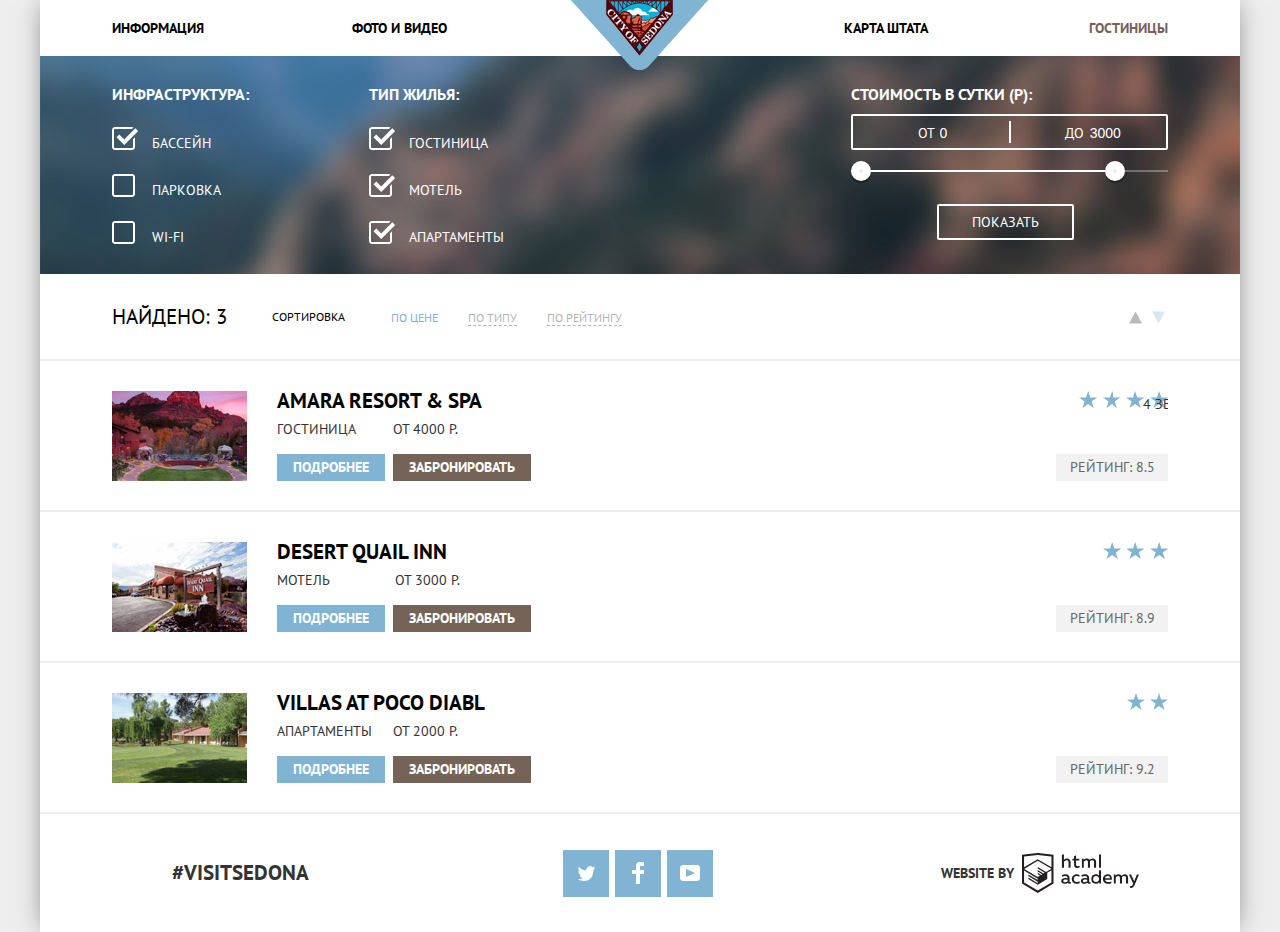
==== commit a183ce3f: "исправление замечаний по критериям" ====
--- a/hotels.html
+++ b/hotels.html
@@ -13,7 +13,7 @@
   <header class="main-header">
     <nav class="main-navigation">
       <a class="main-header-logo inner-header-logo" href="index.html">
-        <img src="img/sedona_main_logo.png" alt="Логотип города Седона">
+        <img src="img/sedona_main_logo.png" width="138" height="70" alt="Логотип города Седона">
       </a>
       <ul class="navigation-menu">
         <li class="navigation-menu-item">
@@ -31,6 +31,7 @@
       </ul>
     </nav>
   </header>
+
   <main class="container">
     <section>
       <h2 class="visually-hidden">Фильтры</h2>
@@ -80,11 +81,11 @@
               <div class="range-scale">
                 <div class="range-bar"></div>
               </div>
-              <div class="range-button range-button-min" aria-label="уменьшить стоимость" tabindex="0"></div>
-              <div class="range-button range-button-max" aria-label="Увеличить стоимость" tabindex="0"></div>
+              <div class="range-button range-button-min" title="уменьшить стоимость" tabindex="0"></div>
+              <div class="range-button range-button-max" title="увеличить стоимость" tabindex="0"></div>
             </div>
           </fieldset>
-          <button class="button filters-btn" type="submit" name="filters-btn">Показать</button>
+          <button class="button filters-btn" type="submit" title="показать отели по выбранным критериям" name="filters-btn">Показать</button>
         </div>
       </form>
     </section>
@@ -104,10 +105,8 @@
         </li>
       </ul>
       <div class="arrows">
-        <a class="arrow arrow-up hide-text" href="">По возрастанию
-        </a>
-        <a class="arrow arrow-down hide-text arrow-current">По убыванию
-        </a>
+        <a class="arrow arrow-up hide-text" href="">По возрастанию</a>
+        <a class="arrow arrow-down hide-text arrow-current">По убыванию</a>
       </div>
     </section>
 
@@ -116,7 +115,7 @@
       <article class="hotel">
         <h3 class="visually-hidden">Найден отель</h3>
         <figure class="hotel-photo">
-          <img src="img/hotels_amaro_resort_and_spa.jpg" alt="Гостиница Amara Resort & Spa">
+          <img src="img/hotels_amaro_resort_and_spa.jpg" width="135" height="90" alt="Гостиница Amara Resort & Spa">
         </figure>
         <div class="hotel-info">
           <a class="hotel-title" href="">Amara Resort & Spa</a>
@@ -130,8 +129,7 @@
           </div>
         </div>
         <div class="hotel-rating">
-          <div class="stars stars-4 hide-text">4 звезды
-          </div>
+          <div class="stars stars-4 hide-text">4 звезды</div>
           <div class="score">Рейтинг: 8.5</div>
         </div>
       </article>
@@ -139,7 +137,7 @@
       <article class="hotel">
         <h3 class="visually-hidden">Найден отель</h3>
         <figure class="hotel-photo">
-          <img src="img/hotels_desert_quail_inn.jpg" alt="Мотель Desert Quail Inn">
+          <img src="img/hotels_desert_quail_inn.jpg" width="135" height="90" alt="Мотель Desert Quail Inn">
         </figure>
         <div class="hotel-info">
           <a class="hotel-title" href="">Desert Quail Inn</a>
@@ -153,8 +151,7 @@
           </div>
         </div>
         <div class="hotel-rating">
-          <div class="stars stars-3 hide-text">3 звезды
-          </div>
+          <div class="stars stars-3 hide-text">3 звезды</div>
           <div class="score">Рейтинг: 8.9</div>
         </div>
       </article>
@@ -162,7 +159,7 @@
       <article class="hotel">
         <h3 class="visually-hidden">Найден отель</h3>
         <figure class="hotel-photo">
-          <img src="img/hotels_villas_at_poco_diablo.jpg" alt="Апартаменты Villas At Poco Diablo">
+          <img src="img/hotels_villas_at_poco_diablo.jpg" width="135" height="90" alt="Апартаменты Villas At Poco Diablo">
         </figure>
         <div class="hotel-info">
           <a class="hotel-title" href="">Villas At Poco Diabl</a>
@@ -176,8 +173,7 @@
           </div>
         </div>
         <div class="hotel-rating">
-          <div class="stars stars-2 hide-text">2 звезды
-          </div>
+          <div class="stars stars-2 hide-text">2 звезды</div>
           <div class="score">Рейтинг: 9.2</div>
         </div>
       </article>
@@ -186,33 +182,26 @@
 
   <footer class="inner-footer">
     <div class="footer-wrapper">
-      <div class="footer-hashtag"> #visitsedona
-      </div>
+      <div class="footer-hashtag"> #visitsedona</div>
       <div class="footer-social">
         <ul>
           <li>
-            <a class="social-icon twitter-icon" href="#">
-              <span class="visually-hidden">Twitter</span>
-            </a>
+            <a class="social-icon twitter-icon hide-text" href="#">Twitter</a>
           </li>
 
           <li>
-            <a class="social-icon fb-icon" href="#">
-              <span class="visually-hidden">Facebook</span>
-            </a>
+            <a class="social-icon fb-icon hide-text" href="#">Facebook</a>
           </li>
 
           <li>
-            <a class="social-icon youtube-icon" href="#">
-              <span class="visually-hidden">Youtube</span>
-            </a>
+            <a class="social-icon youtube-icon hide-text" href="#">Youtube</a>
           </li>
         </ul>
       </div>
+
       <p class="footer-copyright">
         <b>Website by </b>
-        <a class="html-logo hide-text" href="https://htmlacademy.ru/intensive/htmlcss">HTMLACADEMY
-        </a>
+        <a class="html-logo hide-text" href="https://htmlacademy.ru/intensive/htmlcss">HTMLACADEMY</a>
       </p>
     </div>
   </footer>
--- a/css/style.min.css
+++ b/css/style.min.css
@@ -1 +1 @@
-.navigation-menu-item a,body{font-size:14px;line-height:26px}.navigation-menu,.welcome-sedona{display:-webkit-box;display:-ms-flexbox;-webkit-box-direction:normal}.button,body{text-transform:uppercase}.arrow.hide-text,.hotel-rating .hide-text,.html-logo.hide-text,.social-icon.hide-text,.stars.hide-text{text-indent:100%;white-space:nowrap;overflow:hidden}body{min-width:768px;max-width:1200px;margin:0 auto;padding:0;font-family:"PT Sans",Arial,sans-serif;font-weight:400;color:#333;background-color:#eee;-webkit-box-shadow:0 0 25px -5px rgba(0,0,0,.5);box-shadow:0 0 25px -5px rgba(0,0,0,.5);position:relative}.container,.main-navigation{background-color:#fff}a{text-decoration:none}img{max-width:100%;height:auto}.main-navigation{position:relative;color:#000}.navigation-menu{display:flex;-webkit-box-pack:start;-ms-flex-pack:start;justify-content:flex-start;-webkit-box-orient:horizontal;-ms-flex-flow:row wrap;flex-flow:row wrap;margin:0;padding:15px 0;list-style:none}.navigation-menu-item,.navigation-menu-item-current{-webkit-box-flex:0;-ms-flex:0 0 20%;flex:0 0 20%}.navigation-menu-item:nth-child(4n+1),.navigation-menu-item:nth-child(4n+2){text-align:left}.navigation-menu-item:nth-child(4n+3),.navigation-menu-item:nth-child(4n+4){text-align:right}.navigation-menu-item:nth-child(4n+1){margin-left:6%}.navigation-menu-item:nth-child(4n - 2){margin-right:8%}.navigation-menu-item:nth-child(4n+4){margin-right:6%}.footer-social-icons{list-style:none}.navigation-menu-item a{color:#000;font-weight:700}.navigation-menu-item a:hover{color:#81b3d2}.navigation-menu-item a:active{opacity:.3}.main-header-logo{position:absolute;left:50%;-webkit-transform:translateX(-50%);-ms-transform:translateX(-50%);transform:translateX(-50%)}.map p,.pictured-left img{left:0}.visually-hidden:not(:focus):not(:active),input[type=checkbox].visually-hidden,input[type=radio].visually-hidden{position:absolute;width:1px;height:1px;margin:-1px;border:0;padding:0;white-space:nowrap;clip:rect(0 0 0 0);overflow:hidden}.introduction-sedona{-webkit-box-sizing:border-box;box-sizing:border-box;width:100%;margin:0;padding:0}.booking-box,.booking-wrapper{-webkit-box-sizing:border-box}.introduction-sedona h3{width:444px;padding:0;text-align:center;margin:61px 31% 27px;font-size:21px;line-height:26px;font-weight:700}.features,.welcome-sedona{width:100%;-webkit-box-orient:horizontal}.introduction-sedona p{margin:0 0 50px;padding:0;font-size:14px;line-height:26px;text-align:center}.welcome-sedona{display:flex;-ms-flex-pack:distribute;justify-content:space-around;-webkit-box-align:center;-ms-flex-align:center;align-items:center;-ms-flex-flow:row wrap;flex-flow:row wrap;height:508px;background-image:url(../img/index_bottom_plank_to_background_image.png),url(../img/index_welcome_background.jpeg);background-repeat:no-repeat,no-repeat;background-position:49% 100%,0 29%;background-size:contain,cover}.sedona-inscription{padding-bottom:5px}.features{display:-webkit-box;display:-ms-flexbox;display:flex;-webkit-box-direction:normal;-ms-flex-direction:row;flex-direction:row;-ms-flex-wrap:wrap;flex-wrap:wrap;-webkit-box-pack:start;-ms-flex-pack:start;justify-content:flex-start;counter-reset:features;text-align:center}.feature-unpictured-numbered,.wrapper-price-range{-webkit-box-orient:vertical;-webkit-box-direction:normal}.feature{-webkit-box-flex:1;-ms-flex:1 1 21.33%;flex:1 1 21.33%;padding:47px 6% 32px;margin:0}.feature-pictured-numbered{position:relative;-ms-flex-preferred-size:88.33%;flex-basis:88.33%;overflow:hidden;color:#fff;background-color:#81b3d2}.feature-pictured-numbered span::before{content:"- "}.feature-pictured-numbered span::after{content:" -"}.feature.feature-pictured-numbered img{position:absolute;top:49%;width:66.67%;-webkit-transform:translateY(-50%);-ms-transform:translateY(-50%);transform:translateY(-50%);-o-object-fit:cover;object-fit:cover}.pictured-right{padding-right:72.67%}.pictured-right img{right:0}.pictured-left{padding-left:72.67%}.feature.feature-pictured-numbered figcaption{font-size:21px;line-height:21px;margin-left:40px;margin-right:40px;margin-bottom:25px}.feature.feature-pictured-numbered p,.feature.feature-pictured-numbered span{display:inline-block;text-align:center;vertical-align:middle;font-size:14px;line-height:21px;font-weight:400;margin:0 0 20px;padding:0}.feature-pictured-numbered.pictured-right p{margin-left:-17px;margin-bottom:27px}.feature-pictured-numbered.pictured-left p{margin:0 -40px 28px -25px}.feature-iconed-wrapper{display:-webkit-box;display:-ms-flexbox;display:flex;-ms-flex-wrap:nowrap;flex-wrap:nowrap}.feature-iconed{width:33.3%;padding:49px 48px 32px;background-color:#fff}.feature-iconed figcaption{font-size:21px;line-height:21px;margin-bottom:22px}.feature.feature-iconed.food figcaption::before,.feature.feature-iconed.home figcaption::before{margin:11px auto 26px;display:block;height:76px;width:75px;content:""}.feature.feature-iconed.home figcaption::before{background:url(../img/icon-1.svg) no-repeat}.feature.feature-iconed.food figcaption::before{background:url(../img/icon-3.svg) no-repeat}.feature.feature-iconed.souvenirs figcaption::before{display:block;content:"";height:76px;width:75px;background:url(../img/icon-2.svg) center no-repeat;margin:7px auto 30px}.calendar-button,.filters,.html-logo,.social-icon.fb-icon,.social-icon.twitter-icon,.social-icon.youtube-icon{background-repeat:no-repeat}.feature-iconed p{text-align:center;font-size:14px;line-height:21px;margin-bottom:51px}.feature-unpictured-wrapper{display:-webkit-box;display:-ms-flexbox;display:flex;-ms-flex-wrap:nowrap;flex-wrap:nowrap}.feature-unpictured-numbered{display:-webkit-box;display:-ms-flexbox;display:flex;-ms-flex-direction:column;flex-direction:column;-ms-flex-wrap:nowrap;flex-wrap:nowrap;-ms-flex-preferred-size:33.3%;flex-basis:33.3%;padding:47px 58px 40px;background-color:#eee}.feature-unpictured-numbered span::before{content:"- "}.feature-unpictured-numbered span::after{content:" -"}.feature-unpictured-numbered figcaption{width:120px;-ms-flex-item-align:center;align-self:center;margin-bottom:24px;font-size:21px;line-height:21px}.feature-unpictured-numbered p{padding:0;margin:0 auto 18px;font-size:14px;line-height:21px}.feature-unpictured-numbered span{margin:0 0 21px;padding:0;font-size:14px;line-height:21px}.booking{width:100%;background-color:#fff}.booking-wrapper{box-sizing:border-box;width:574px;margin:0 auto;padding:52px 20px 45px;text-align:center}.booking-wrapper h2{margin:0 0 23px;padding:0;font-size:30px;line-height:36px}.booking p{margin:0;padding:0;font-size:14px;line-height:24px}.button{font:inherit;text-align:center;vertical-align:middle;border:none}.search-hotels-button{display:block;text-align:center;margin:0 auto;padding:33px 140px 28px;font-size:21px;line-height:26px;font-weight:700;color:#fff;background-color:#766357;cursor:pointer}.search-hotels-button:hover{background-color:#604e43}.search-hotels-button:focus{color:#928a85;background-color:#503e33}.booking-box{box-sizing:border-box;position:absolute;width:568px;padding:55px;left:0;right:0;margin:0 auto;background-color:#fff;z-index:4;-webkit-box-shadow:0 0 25px -5px rgba(0,0,0,.5);box-shadow:0 0 25px -5px rgba(0,0,0,.5)}.filters,.footer-hashtag{-webkit-box-sizing:border-box}.booking-box-hide,.booking-box-show{display:none}.booking-box-bounce{-webkit-animation-name:bounce;animation-name:bounce;-webkit-animation-duration:.8s;animation-duration:.8s}.booking-box-error{-webkit-animation-name:shake;animation-name:shake;-webkit-animation-duration:.8s;animation-duration:.8s}@-webkit-keyframes bounce{0%{-webkit-transform:translateY(-5px);transform:translateY(-5px)}100%{-webkit-transform:translateY(0);transform:translateY(0)}}@keyframes bounce{0%{-webkit-transform:translateY(-5px);transform:translateY(-5px)}100%{-webkit-transform:translateY(0);transform:translateY(0)}}@-webkit-keyframes shake{0%,100%{-webkit-transform:translateX(0);transform:translateX(0)}10%,30%,50%,70%,90%{-webkit-transform:translateX(-10px);transform:translateX(-10px)}20%,40%,60%,80%{-webkit-transform:translateX(10px);transform:translateX(10px)}}@keyframes shake{0%,100%{-webkit-transform:translateX(0);transform:translateX(0)}10%,30%,50%,70%,90%{-webkit-transform:translateX(-10px);transform:translateX(-10px)}20%,40%,60%,80%{-webkit-transform:translateX(10px);transform:translateX(10px)}}.booking-item-date{display:-webkit-box;display:-ms-flexbox;display:flex;-webkit-box-pack:start;-ms-flex-pack:start;justify-content:flex-start;-webkit-box-align:center;-ms-flex-align:center;align-items:center;color:#000;font-weight:700;border:none;-ms-flex-wrap:nowrap;flex-wrap:nowrap;margin-bottom:29px}.booking-item-date input,.booking-item-number input{font:inherit;text-transform:uppercase;color:#000;vertical-align:middle}.booking-item-date input{width:60%;padding:7px 50px 5px 15px;margin:0;font-size:14px;font-weight:700;line-height:26px;text-align:left;background-color:#f2f2f2;border:none}.booking-item-date input::-webkit-input-placeholder{color:#000;opacity:1}.booking-item-date input:-ms-input-placeholder{color:#000;opacity:1}.booking-item-date input::-ms-input-placeholder{color:#000;opacity:1}.booking-item-date input::placeholder{color:#000;opacity:1}.calendar-button{width:20px;height:25px;padding:18px 19px;background-color:#f2f2f2;background-image:url(../img/calendar.svg);background-size:22px 25px;background-position:center;border:1px solid #f2f2f2}.calendar-button:hover{background-image:url(../img/calendar-hover.svg);background-color:#ebebeb}.calendar-button:active{background-image:url(../img/calendar-focus.svg);outline:0;background-color:transparent}.booking-item-number-wrapper{display:-webkit-box;display:-ms-flexbox;display:flex;-ms-flex-wrap:nowrap;flex-wrap:nowrap;-webkit-box-pack:justify;-ms-flex-pack:justify;justify-content:space-between;margin-bottom:33px}.booking-item-number{margin:0 0 20px;display:-webkit-box;display:-ms-flexbox;display:flex;-webkit-box-pack:start;-ms-flex-pack:start;justify-content:flex-start;-webkit-box-align:center;-ms-flex-align:center;align-items:center;color:#000;font-weight:700;border:none;-ms-flex-wrap:nowrap;flex-wrap:nowrap}.booking-item-number:nth-child(2){margin-left:30px}.booking-item-number input{width:34px;padding:6px 0 8px 14px;margin:0;font-size:14px;font-weight:700;line-height:26px;text-align:center;background-color:#f2f2f2;border:none;outline:0}.booking-box input:hover{background-color:#ebebeb}.booking-box input:focus{background-color:transparent;border:2px solid #ebebeb;outline:0}.booking-item-date label{width:28%}.booking-box .booking-button{display:inline-block;vertical-align:middle;padding:16px 198px 16px 194px;margin:0 auto;font:inherit;font-size:21px;line-height:26px;font-weight:700;color:#fff;background-color:#81b3d2}.footer-social ul,.footer-wrapper{display:-webkit-box;display:-ms-flexbox}.button-minus,.button-plus,.footer-hashtag{font-size:21px;line-height:26px;font-weight:700}.booking-box .booking-button:hover{width:100%;background-color:#669ec0}.booking-box .booking-button:active{color:#88b6d1;background-color:#5496bd}.button-minus,.button-plus{width:33px;padding:8px 1px 6px 2px;color:rgba(0,0,0,.6);background-color:#f2f2f2;outline:0}.button-minus{margin-left:42px}.button-minus:hover,.button-plus:hover{color:#000;opacity:1;background-color:#ebebeb}.button-minus:active,.button-plus:active{color:#81b3d2;background-color:transparent;outline:0;border:2px solid #ebebeb}.map{width:100%;height:592px}.map p{position:absolute;bottom:-10px;margin:0;padding:0;z-index:1}.map img{height:592px;border:none}.map iframe{position:relative;width:100%;border:none;z-index:3}.main-footer{position:absolute;width:100%;bottom:0;padding:0;background-color:rgba(255,255,255,.9);z-index:5}.footer-wrapper{display:flex;padding:25px 0;margin:0 11%;-webkit-box-pack:justify;-ms-flex-pack:justify;justify-content:space-between;-webkit-box-align:center;-ms-flex-align:center;align-items:center;-ms-flex-wrap:nowrap;flex-wrap:nowrap}.footer-hashtag{margin:auto 0;box-sizing:border-box;width:33.3%}.footer-social{width:33.3%;margin-right:38px}.footer-social ul{display:flex;-webkit-box-pack:justify;-ms-flex-pack:justify;-webkit-box-align:center;-ms-flex-align:center;align-items:center;width:150px;height:48px;-ms-flex-wrap:wrap;flex-wrap:wrap;justify-content:space-between;list-style:none;padding:0;margin:0 auto}.footer-copyright,.social-icon{display:-webkit-box;display:-ms-flexbox}.social-icon{display:flex;-webkit-box-align:center;-ms-flex-align:center;align-items:center;-webkit-box-pack:center;-ms-flex-pack:center;justify-content:center;width:46px;height:47px;color:#fff;background-color:#81b3d2}.social-icon.hide-text{display:inline-block;vertical-align:middle}.social-icon:hover{background-color:#669ec0}.social-icon.twitter-icon:focus{background-image:url(../img/twitter-focus.svg)}.social-icon.fb-icon:focus{background-image:url(../img/fb-focus.svg)}.social-icon.youtube-icon:focus{background-image:url(../img/youtube-focus.svg)}.social-icon.twitter-icon{background-image:url(../img/twitter.svg);background-position:center}.social-icon.fb-icon{background-image:url(../img/fb-icon.svg);background-position:center}.social-icon.youtube-icon{background-image:url(../img/youtube.svg);background-position:center}.footer-copyright{width:33.3%;display:flex;-ms-flex-wrap:nowrap;flex-wrap:nowrap;-webkit-box-pack:end;-ms-flex-pack:end;justify-content:flex-end;-webkit-box-align:center;-ms-flex-align:center;align-items:center;margin-right:-34px}.filters,.wrapper-price-range{display:-webkit-box;display:-ms-flexbox}.footer-copyright b{white-space:nowrap}.html-logo{width:120px;height:40px;color:#000;margin-left:8px;background-image:url(../img/logo-htmlacademy.svg);background-position:0 0}.html-logo:hover{background-image:url(../img/logo-htmlacademy-hover.svg)}.html-logo:focus{background-image:url(../img/logo-htmlacademy-focus.svg)}.inner-footer{position:static;margin:0;padding:0;background-color:#fff}.navigation-menu-item-current{text-align:right}.navigation-menu-item-current a{font-size:14px;line-height:26px;font-weight:700;color:#766357}.filters{display:flex;-webkit-box-pack:start;-ms-flex-pack:start;justify-content:flex-start;width:100%;height:218px;padding-left:6%;padding-right:6%;font:inherit;color:#fff;background-color:#2d4448;background-image:url(../img/hotel_background_image.jpg);background-position:center;box-sizing:border-box}.filters input{font-size:14px;line-height:21px;font-weight:400;color:#fff;border:2px solid #fff;border-radius:2px;background-color:transparent;outline-offset:20px}.filters legend{margin:0 0 25px;padding:0;font-size:16px;line-height:21px;font-weight:700}.filters-fieldset{margin:28px 0 auto;padding:0 0 20px;text-align:left;border:none}.filters-fieldset.infrastructure{max-width:130px;margin-right:120px}.filters-fieldset.type{margin-right:50px}.filters-fieldset .filter-option{margin:0 0 21px;padding:0 0 0 40px}.filter-option label{position:relative;display:block;cursor:pointer;-webkit-user-select:none;-moz-user-select:none;-ms-user-select:none;user-select:none;outline:0}.filters-fieldset .filter-option:last-of-type{margin-bottom:0}.checkbox+label::before{content:"";position:absolute;top:-3px;left:-40px;width:23px;height:23px;background-image:url(../img/checkbox-off.svg);cursor:pointer}.checkbox:checked+label::before,.checkbox:checked:disabled+label::before,.checkbox:disabled+label::before{position:absolute;top:-3px;left:-40px;width:26px;height:23px;content:""}.checkbox+label:focus::before{outline:auto 5px}.checkbox:checked+label::before{background-image:url(../img/checkbox-on.svg)}.checkbox:disabled+label{color:#766357}.checkbox:disabled+label::before{background-image:url(../img/checkbox-off-disabled.svg);background-repeat:no-repeat}.checkbox:checked:disabled+label::before{background-image:url(../img/checkbox-on-disabled.svg)}.wrapper-price-range{display:flex;-ms-flex-direction:column;flex-direction:column;-webkit-box-pack:center;-ms-flex-pack:center;justify-content:center;margin-left:auto;margin-bottom:auto;max-width:317px;min-width:230px;-webkit-box-sizing:border-box;box-sizing:border-box}.range-box,.search-sorting{display:-webkit-box;display:-ms-flexbox}.price legend{margin-bottom:9px}.range-box{position:relative;display:flex;width:100%;height:36px;margin:0 0 20px;padding:0;font-size:0;border:2px solid #fff;border-radius:2px;-webkit-box-sizing:border-box;box-sizing:border-box}.range-box::after{content:"";position:absolute;top:50%;left:50%;width:2px;height:22px;background-color:#fff;-webkit-transform:translate(-50%,-50%);-ms-transform:translate(-50%,-50%);transform:translate(-50%,-50%)}.range-box label{width:40%;margin:auto;font-size:14px;line-height:21px;text-align:right}.range-box input{width:50%;margin:3px 0 auto auto;line-height:1;background:0 0;border:none;-moz-appearance:textfield}.range-box input::-webkit-inner-spin-button,.range-box input::-webkit-outer-spin-button{-webkit-appearance:none;margin:0}.range-box .input-min{width:45%}.range-controls{position:relative;margin-bottom:12px}.range-controls .range-scale{height:2px;background-color:rgba(255,255,255,.3)}.range-controls .range-bar{width:80%;height:2px;background-color:#fff}.range-button{position:absolute;top:-9px;width:4px;height:4px;background:#ababab;border:8px solid #fff;border-radius:50%;-webkit-box-shadow:0 2px 1px 0 rgba(0,1,1,.2);box-shadow:0 2px 1px 0 rgba(0,1,1,.2);cursor:pointer}.range-button:focus,.range-button:hover{width:5px;height:5px}.range-button-min{left:0}.range-button-max{left:80%}.button.filters-btn{margin:0 0 0 27%;width:137px;padding:3px 33px;font:inherit;color:#fff;text-align:center;vertical-align:middle;border:2px solid #fff;border-radius:2px;background-color:transparent;-webkit-box-sizing:border-box;box-sizing:border-box;cursor:pointer}.button.filters-btn:focus,.button.filters-btn:hover{color:#2d4448;border:2px solid #fff;border-radius:2px;background-color:#fff}.search-sorting{display:flex;height:66px;-webkit-box-pack:start;-ms-flex-pack:start;justify-content:flex-start;-webkit-box-align:center;-ms-flex-align:center;align-items:center;-ms-flex-wrap:nowrap;flex-wrap:nowrap;margin:0;padding:12px 6% 7px;border-bottom:2px solid #eee}.arrows,.search-sorting ul{display:-webkit-box;display:-ms-flexbox}.search-sorting ul{display:flex;-ms-flex-wrap:nowrap;flex-wrap:nowrap;-webkit-box-pack:justify;-ms-flex-pack:justify;justify-content:space-between;-webkit-box-align:baseline;-ms-flex-align:baseline;align-items:baseline;list-style:none;margin:0;padding:0}.search-sorting li{margin-right:30px}.search-sorting span{margin-right:46px;font-size:12px;line-height:18px;color:#000;white-space:nowrap}.search-sorting p{display:inline-block;vertical-align:middle;padding:0;margin:0 45px 0 0;font-size:21px;line-height:26px;color:#000;white-space:nowrap}.search-sorting-option a{font-size:12px;line-height:18px;color:#000;opacity:.3;border-bottom:1px dashed #000;white-space:nowrap}.search-sorting-option a:hover{color:#81b3d2;border-bottom:1px dashed #81b3d2}.search-sorting-option a:focus{color:#000;opacity:1;border-bottom:none}.search-sorting-option-current a{font-size:12px;line-height:18px;color:#81b3d2;border-bottom:none;white-space:nowrap}.arrows{display:flex;-webkit-box-pack:end;-ms-flex-pack:end;justify-content:flex-end;width:45%;margin-left:38px}.arrow-down,.arrow-up{opacity:.3;margin-left:10px;background-repeat:no-repeat;background-position:0 0;background-size:13px 13px;width:13px;height:13px;color:#000}.arrow-up{background-image:url(../img/icon-up-dir.svg)}.arrow-down{background-image:url(../img/icon-down-dir.svg)}.arrow-down.arrow-current{background-image:url(../img/icon-down-dir-current.svg)}.arrow-up:hover{background-image:url(../img/icon-up-dir-hover.svg)}.arrow-up:focus{background-image:url(../img/icon-up-dir-focus.svg);opacity:1}.hotels .hotel{display:-webkit-box;display:-ms-flexbox;display:flex;-webkit-box-orient:horizontal;-webkit-box-direction:normal;-ms-flex-flow:row nowrap;flex-flow:row nowrap;padding:30px 6% 29px;border-bottom:2px solid #eee}.hotels .hotel-info,.hotels .hotel-rating{-webkit-box-orient:vertical;-webkit-box-direction:normal}.button.button-book,.button.button-details{padding:3px 16px;text-align:center;vertical-align:middle}.hotels .hotel:first-child{border-top:2px solid #fff}.hotels .hotel-photo{-webkit-box-flex:0;-ms-flex:0 0 135px;flex:0 0 135px;margin:0 30px 0 0}.hotel-photo img{display:block}.hotels .hotel-info{display:-webkit-box;display:-ms-flexbox;display:flex;-ms-flex-flow:column wrap;flex-flow:column wrap;-webkit-box-pack:justify;-ms-flex-pack:justify;justify-content:space-between;-ms-flex-line-pack:start;align-content:flex-start;-webkit-box-flex:1;-ms-flex:1 1 auto;flex:1 1 auto;margin-right:30px;margin-top:-3px}.hotel-info a{display:inline-block;font-size:21px;line-height:26px;color:#000;font-weight:700}.hotel-actions .button,.hotel-price,.hotel-type,.hotels .score{font-size:14px;line-height:21px}.hotel-info a:hover{color:#81b3d2}.hotel-info a:active{opacity:.3}.hotels .hotel-details{display:-webkit-box;display:-ms-flexbox;display:flex}.hotel-actions,.hotels .hotel-rating{display:-webkit-box;display:-ms-flexbox}.hotel-actions{display:flex;-webkit-box-align:center;-ms-flex-align:center;align-items:center}.hotel-actions .button{color:#fff}.button.button-details{margin-right:8px;background-color:#81b3d2;color:#fff}.button.button-details:hover{color:#fff;background-color:#669ec0}.button.button-details:focus{color:#88b6d1;background-color:#5496bd}.button.button-book{background-color:#766357}.button.button-book:hover{color:#fff;background-color:#604e43}.button.button-book:focus{color:#928a85;background-color:#503e33}.hotel-price,.hotel-type{margin-bottom:10px;color:#333}.type-hotel{margin-right:37px}.type-motel{margin-right:65px}.type-aparts{margin-right:21px}.hotels .hotel-rating{display:flex;-ms-flex-flow:column nowrap;flex-flow:column nowrap;-webkit-box-pack:justify;-ms-flex-pack:justify;justify-content:space-between;-webkit-box-align:end;-ms-flex-align:end;align-items:flex-end;-webkit-box-flex:0;-ms-flex:0 0 135px;flex:0 0 135px}.hotels .score,.hotels .stars{text-align:right}.stars{display:-webkit-box;display:-ms-flexbox;display:flex;-webkit-box-pack:justify;-ms-flex-pack:justify;justify-content:space-between;background-image:url(../img/star.svg);background-repeat:space;width:18px;height:18px}.stars-5{width:90px}.stars-4{width:89px}.stars-3{width:65px}.stars-2{width:41px}.stars-1{width:18px}.hotels .score{width:100px;padding:3px 6px;color:#666;background-color:#f2f2f2;-ms-flex-item-align:end;align-self:flex-end;text-align:center}+body{min-width:768px;max-width:1200px;margin:0 auto;padding:0;font-family:"PT Sans", "Arial", sans-serif;font-size:14px;font-weight:400;line-height:26px;color:#333333;text-transform:uppercase;background-color:#eeeeee;-webkit-box-shadow:0 0 25px -5px rgba(0, 0, 0, .5);box-shadow:0 0 25px -5px rgba(0, 0, 0, .5);position:relative}*,*::before,*::after{-webkit-box-sizing:inherit;box-sizing:inherit}a{text-decoration:none}img{max-width:100%;height:auto}.container{background-color:#ffffff}.main-navigation{position:relative;color:#000000;background-color:#ffffff}.navigation-menu{margin:0;padding:0}.navigation-menu{display:-webkit-box;display:-ms-flexbox;display:flex;-webkit-box-pack:start;-ms-flex-pack:start;justify-content:flex-start;-webkit-box-orient:horizontal;-webkit-box-direction:normal;-ms-flex-flow:row wrap;flex-flow:row wrap;margin:0;padding:15px 0;list-style:none}.navigation-menu-item,.navigation-menu-item-current{-webkit-box-flex:1;-ms-flex:1 1 20%;flex:1 1 20%}.navigation-menu-item:nth-child(4n + 1),.navigation-menu-item:nth-child(4n + 2){text-align:left}.navigation-menu-item:nth-child(4n + 3),.navigation-menu-item:nth-child(4n + 4){text-align:right}.navigation-menu-item:nth-child(4n + 1){margin-left:6%}.navigation-menu-item:nth-child(4n - 2){margin-right:8%}.navigation-menu-item:nth-child(4n + 4){margin-right:6%}.footer-social-icons{list-style:none}.navigation-menu-item a{font-size:14px;line-height:26px;color:#000000;font-weight:700}.navigation-menu-item a:hover{color:#81b3d2}.navigation-menu-item a:active{opacity:0.3}.main-header-logo{position:absolute;left:50%;-webkit-transform:translateX(-50%);-ms-transform:translateX(-50%);transform:translateX(-50%)}.visually-hidden:not(:focus):not(:active),input[type="checkbox"].visually-hidden,input[type="radio"].visually-hidden{position:absolute;width:1px;height:1px;margin:-1px;border:0;padding:0;white-space:nowrap;clip:rect(0px 0px 0px 0px);overflow:hidden}.introduction-sedona{-webkit-box-sizing:border-box;box-sizing:border-box;width:100%;margin:0;padding:0}.introduction-sedona h3{width:444px;text-align:center;margin:0 auto;padding:0;text-align:center;margin:0 31%;margin-top:61px;margin-bottom:27px;font-size:21px;line-height:26px;font-weight:700}.introduction-sedona p{margin:0;padding:0;margin-bottom:50px;font-size:14px;line-height:26px;text-align:center}.welcome-sedona{display:-webkit-box;display:-ms-flexbox;display:flex;-ms-flex-pack:distribute;justify-content:space-around;-webkit-box-align:center;-ms-flex-align:center;align-items:center;-webkit-box-orient:horizontal;-webkit-box-direction:normal;-ms-flex-flow:row wrap;flex-flow:row wrap;width:100%;height:508px;background-color:#669ec0;background-image:url("../img/index_bottom_plank_to_background_image.png"), url("../img/index_welcome_background.jpeg");background-repeat:no-repeat, no-repeat;background-position:49% 100%, 0 29%;background-size:contain, cover}.sedona-inscription{padding-bottom:5px}.features{width:100%;display:-webkit-box;display:-ms-flexbox;display:flex;-webkit-box-orient:horizontal;-webkit-box-direction:normal;-ms-flex-direction:row;flex-direction:row;-ms-flex-wrap:wrap;flex-wrap:wrap;-webkit-box-pack:start;-ms-flex-pack:start;justify-content:flex-start;counter-reset:features;text-align:center}.feature{-webkit-box-flex:1;-ms-flex:1 1 21.33%;flex:1 1 21.33%;padding:47px 6% 32px;margin:0}.feature-pictured-numbered{position:relative;-ms-flex-preferred-size:88.33%;flex-basis:88.33%;overflow:hidden;color:white;background-color:#81b3d2}.feature-pictured-numbered span::before{content:"- "}.feature-pictured-numbered span::after{content:" -"}.feature.feature-pictured-numbered img{position:absolute;top:49%;width:66.67%;-webkit-transform:translateY(-50%);-ms-transform:translateY(-50%);transform:translateY(-50%);-o-object-fit:cover;object-fit:cover}.pictured-right{padding-right:72.67%}.pictured-right img{right:0}.pictured-left{padding-left:72.67%}.pictured-left img{left:0}.feature.feature-pictured-numbered figcaption{font-size:21px;line-height:21px;margin-left:40px;margin-right:40px;margin-bottom:25px}.feature.feature-pictured-numbered span,.feature.feature-pictured-numbered p{display:inline-block;text-align:center;vertical-align:middle;font-size:14px;line-height:21px;font-weight:400;margin:0;padding:0;margin-bottom:20px}.feature-pictured-numbered.pictured-right p{margin-left:-17px;margin-bottom:27px}.feature-pictured-numbered.pictured-left p{margin:0 auto;margin-right:-40px;margin-left:-25px;margin-bottom:28px}.feature-iconed-wrapper{display:-webkit-box;display:-ms-flexbox;display:flex;-ms-flex-wrap:nowrap;flex-wrap:nowrap}.feature-iconed{width:33.3%;padding:49px 48px 32px;background-color:#ffffff}.feature-iconed figcaption{font-size:21px;line-height:21px;margin-bottom:22px}.feature.feature-iconed.home figcaption::before{display:block;content:"";height:76px;width:75px;background:url("../img/icon-1.svg") no-repeat;margin:11px auto 26px}.feature.feature-iconed.food figcaption::before{display:block;content:"";height:76px;width:75px;background:url("../img/icon-3.svg") no-repeat;margin:11px auto 26px}.feature.feature-iconed.souvenirs figcaption::before{display:block;content:"";height:76px;width:75px;background:url("../img/icon-2.svg") no-repeat center;margin:7px auto 30px}.feature-iconed p{text-align:center;font-size:14px;line-height:21px;margin-bottom:51px}.feature-unpictured-wrapper{display:-webkit-box;display:-ms-flexbox;display:flex;-ms-flex-wrap:nowrap;flex-wrap:nowrap}.feature-unpictured-numbered{display:-webkit-box;display:-ms-flexbox;display:flex;-webkit-box-orient:vertical;-webkit-box-direction:normal;-ms-flex-direction:column;flex-direction:column;-ms-flex-wrap:nowrap;flex-wrap:nowrap;-ms-flex-preferred-size:33.3%;flex-basis:33.3%;padding:47px 58px 40px;background-color:#eeeeee}.feature-unpictured-numbered span::before{content:"- "}.feature-unpictured-numbered span::after{content:" -"}.feature-unpictured-numbered figcaption{width:120px;-ms-flex-item-align:center;align-self:center;margin-bottom:24px;font-size:21px;line-height:21px}.feature-unpictured-numbered p{padding:0;margin:0 auto;font-size:14px;line-height:21px;margin-bottom:18px}.feature-unpictured-numbered span{margin:0;padding:0;margin-bottom:21px;font-size:14px;line-height:21px}.booking{width:100%;background-color:#ffffff}.booking-wrapper{-webkit-box-sizing:border-box;box-sizing:border-box;width:574px;margin:0 auto;padding:52px 20px 45px;text-align:center}.booking-wrapper h2{margin:0;padding:0;margin-bottom:23px;font-size:30px;line-height:36px}.booking p{margin:0;padding:0;font-size:14px;line-height:24px}.button{font:inherit;text-align:center;vertical-align:middle;text-transform:uppercase;border:none}.search-hotels-button{display:block;text-align:left;margin:0 auto;padding:33px 140px 28px 140px;font-size:21px;line-height:26px;font-weight:700;color:#ffffff;background-color:#766357;cursor:pointer;border-radius:0}.search-hotels-button:hover{background-color:#604e43}.search-hotels-button:focus{color:#928a85;background-color:#503e33}.booking-box{-webkit-box-sizing:border-box;box-sizing:border-box;position:absolute;width:568px;padding:55px 55px;left:0;right:0;margin:0 auto;background-color:#ffffff;z-index:4;-webkit-box-shadow:0 0 25px -5px rgba(0, 0, 0, .5);box-shadow:0 0 25px -5px rgba(0, 0, 0, .5)}.booking-box-hide{display:none}.booking-box-show{display:none}.booking-box-bounce{-webkit-animation-name:bounce;animation-name:bounce;-webkit-animation-duration:0.8s;animation-duration:0.8s}.booking-box-error{-webkit-animation-name:shake;animation-name:shake;-webkit-animation-duration:0.8s;animation-duration:0.8s}@-webkit-keyframes "bounce"{0%{-webkit-transform:translateY(-5px);transform:translateY(-5px);}100%{-webkit-transform:translateY(0);transform:translateY(0);}}@keyframes "bounce"{0%{-webkit-transform:translateY(-5px);transform:translateY(-5px);}100%{-webkit-transform:translateY(0);transform:translateY(0);}}@-webkit-keyframes "shake"{0%,100%{-webkit-transform:translateX(0);transform:translateX(0);}10%,30%,50%,70%,90%{-webkit-transform:translateX(-10px);transform:translateX(-10px);}20%,40%,60%,80%{-webkit-transform:translateX(10px);transform:translateX(10px);}}@keyframes "shake"{0%,100%{-webkit-transform:translateX(0);transform:translateX(0);}10%,30%,50%,70%,90%{-webkit-transform:translateX(-10px);transform:translateX(-10px);}20%,40%,60%,80%{-webkit-transform:translateX(10px);transform:translateX(10px);}}.booking-item-date{display:-webkit-box;display:-ms-flexbox;display:flex;-webkit-box-pack:start;-ms-flex-pack:start;justify-content:flex-start;-webkit-box-align:center;-ms-flex-align:center;align-items:center;color:#000000;font-weight:700;border:none;-ms-flex-wrap:nowrap;flex-wrap:nowrap;margin-bottom:29px}.booking-item-date input{width:345px;height:38px;padding:0px 50px 0px 15px;margin:0;font:inherit;text-transform:uppercase;font-size:14px;font-weight:700;line-height:26px;color:#000000;text-align:left;vertical-align:middle;background-color:#f2f2f2;border:none;-webkit-box-sizing:border-box;box-sizing:border-box}.booking-item-date input::-webkit-input-placeholder{color:#000000;opacity:1}.booking-item-date input:-ms-input-placeholder{color:#000000;opacity:1}.booking-item-date input::-ms-input-placeholder{color:#000000;opacity:1}.booking-item-date input::placeholder{color:#000000;opacity:1}.booking-item-date label{width:28%}.calendar-button{width:18px;height:23px;padding:17px 18px;background-color:#f2f2f2;background-image:url(../img/calendar.svg);background-repeat:no-repeat;background-size:22px 25px;background-position:center;border:2px solid #f2f2f2;border-radius:0}.calendar-button:hover{background-image:url("../img/calendar-hover.svg");background-color:#ebebeb}.calendar-button:active{background-image:url("../img/calendar-focus.svg");outline:none;background-color:transparent}.booking-item-number-wrapper{display:-webkit-box;display:-ms-flexbox;display:flex;-ms-flex-wrap:nowrap;flex-wrap:nowrap;-webkit-box-pack:justify;-ms-flex-pack:justify;justify-content:space-between;margin-bottom:35px}.booking-item-number{margin:0;margin-bottom:20px;display:-webkit-box;display:-ms-flexbox;display:flex;-webkit-box-pack:start;-ms-flex-pack:start;justify-content:flex-start;-webkit-box-align:center;-ms-flex-align:center;align-items:center;color:#000000;font-weight:700;border:none;-ms-flex-wrap:nowrap;flex-wrap:nowrap}.booking-item-number:nth-child(2){margin-left:30px}.booking-item-number input{width:38px;height:38px;padding:0px 0px 0px 14px;margin:0;font:inherit;font-size:14px;font-weight:700;line-height:26px;text-align:center;vertical-align:middle;text-transform:uppercase;color:#000000;background-color:#f2f2f2;border:none;outline:none;-webkit-box-sizing:border-box;box-sizing:border-box}.booking-box input:hover{background-color:#ebebeb}.booking-box input:focus{background-color:transparent;border:2px solid #ebebeb;outline:none}.booking-item-date label{width:28%}.booking-box .booking-button{display:inline-block;vertical-align:middle;padding:16px 198px 16px 194px;margin:0 auto;font:inherit;font-size:21px;line-height:26px;font-weight:700;color:#ffffff;background-color:#81b3d2;border-radius:0}.booking-box .booking-button:hover{width:100%;background-color:#669ec0}.booking-box .booking-button:active{color:#88b6d1;background-color:#5496bd}.button-plus,.button-minus{width:38px;height:38px;padding:0px 1px 0px 2px;font-size:21px;font-weight:700;line-height:26px;color:rgba(0, 0, 0, 0.6);background-color:#f2f2f2;outline:none;border-radius:0}.button-minus{margin-left:42px}.button-plus:hover,.button-minus:hover{color:#000000;opacity:1;background-color:#ebebeb}.button-plus:active,.button-minus:active{color:#81b3d2;background-color:transparent;outline:none;border:2px solid #ebebeb}.map{width:100%;height:592px}.map p{position:absolute;left:0;bottom:-10px;margin:0;padding:0;z-index:1}.map img{height:592px;border:none}.map iframe{position:relative;width:100%;border:none;z-index:3}.main-footer{position:absolute;width:100%;bottom:0;padding:0;background-color:rgba(255, 255, 255, .9);z-index:5}.footer-wrapper{display:-webkit-box;display:-ms-flexbox;display:flex;padding:25px 0;margin:0 11%;-webkit-box-pack:justify;-ms-flex-pack:justify;justify-content:space-between;-webkit-box-align:center;-ms-flex-align:center;align-items:center;-ms-flex-wrap:nowrap;flex-wrap:nowrap}.footer-hashtag{margin:auto 0;-webkit-box-sizing:border-box;box-sizing:border-box;font-size:21px;line-height:26px;font-weight:700;width:33.3%}.footer-social{width:33.3%;margin-right:38px}.footer-social ul{display:-webkit-box;display:-ms-flexbox;display:flex;-webkit-box-pack:justify;-ms-flex-pack:justify;justify-content:space-between;-webkit-box-align:center;-ms-flex-align:center;align-items:center;width:150px;height:48px;-ms-flex-wrap:wrap;flex-wrap:wrap;justify-content:space-between;list-style:none;padding:0;margin:0 auto}.social-icon{display:-webkit-box;display:-ms-flexbox;display:flex;-webkit-box-align:center;-ms-flex-align:center;align-items:center;-webkit-box-pack:center;-ms-flex-pack:center;justify-content:center;width:46px;height:47px;color:#ffffff;background-color:#81b3d2}.social-icon.hide-text{display:inline-block;vertical-align:middle;text-indent:100%;white-space:nowrap;overflow:hidden}.social-icon:hover{background-color:#669ec0}.social-icon.twitter-icon:focus{background-image:url("../img/twitter-focus.svg")}.social-icon.fb-icon:focus{background-image:url("../img/fb-focus.svg")}.social-icon.youtube-icon:focus{background-image:url("../img/youtube-focus.svg")}.social-icon.twitter-icon{background-image:url("../img/twitter.svg");background-repeat:no-repeat;background-position:center}.social-icon.fb-icon{background-image:url("../img/fb-icon.svg");background-repeat:no-repeat;background-position:center}.social-icon.youtube-icon{background-image:url("../img/youtube.svg");background-repeat:no-repeat;background-position:center}.footer-copyright{width:33.3%;display:-webkit-box;display:-ms-flexbox;display:flex;-ms-flex-wrap:nowrap;flex-wrap:nowrap;-webkit-box-pack:end;-ms-flex-pack:end;justify-content:flex-end;-webkit-box-align:center;-ms-flex-align:center;align-items:center;margin-right:-34px}.footer-copyright b{white-space:nowrap}.html-logo.hide-text{text-indent:100%;white-space:nowrap;overflow:hidden}.html-logo{width:120px;height:40px;color:#000000;margin-left:8px;background-image:url("../img/logo-htmlacademy.svg");background-repeat:no-repeat;background-position:0 0}.html-logo:hover{background-image:url("../img/logo-htmlacademy-hover.svg")}.html-logo:focus{background-image:url("../img/logo-htmlacademy-focus.svg")}.inner-footer{position:static;margin:0;padding:0;background-color:#ffffff}.navigation-menu-item-current{text-align:right;margin-right:6%}.navigation-menu-item-current a{font-size:14px;line-height:26px;font-weight:700;color:#766357}.filters{display:-webkit-box;display:-ms-flexbox;display:flex;-webkit-box-pack:start;-ms-flex-pack:start;justify-content:flex-start;width:100%;height:218px;padding-left:6%;padding-right:6%;font:inherit;color:#ffffff;background-color:#2d4448;background-image:url("../img/hotel_background_image.jpg");background-position:center;background-repeat:no-repeat;-webkit-box-sizing:border-box;box-sizing:border-box}.filters input{font-size:14px;line-height:21px;font-weight:400;color:#ffffff;border:2px solid #ffffff;border-radius:2px;background-color:transparent;outline-offset:20px}.filters legend{margin:0;margin-bottom:25px;padding:0;font-size:16px;line-height:21px;font-weight:700}.filters-fieldset{margin:0;margin-top:28px;margin-bottom:auto;padding:0;padding-bottom:20px;text-align:left;border:none}.filters-fieldset.infrastructure{max-width:130px;margin-right:120px}.filters-fieldset.type{margin-right:50px}.filters-fieldset .filter-option{margin:0;margin-bottom:21px;padding:0;padding-left:40px}.filter-option label{position:relative;display:block;cursor:pointer;-webkit-user-select:none;-moz-user-select:none;-ms-user-select:none;user-select:none;outline:none}.filters-fieldset .filter-option:last-of-type{margin-bottom:0}.checkbox+label::before{content:"";position:absolute;top:-3px;left:-40px;width:23px;height:23px;background-image:url("../img/checkbox-off.svg");cursor:pointer}.checkbox+label:focus::before{outline:thin solid;outline:5px auto}.checkbox:checked+label::before{content:"";position:absolute;top:-3px;left:-40px;width:23px;height:23px;background-image:url("../img/checkbox-on.svg")}.checkbox:checked+label::before{content:"";position:absolute;top:-3px;left:-40px;width:26px;height:23px;background-image:url("../img/checkbox-on.svg")}.checkbox:disabled+label{color:#766357}.checkbox:disabled+label::before{content:"";position:absolute;top:-3px;left:-40px;width:26px;height:23px;background-image:url("../img/checkbox-off-disabled.svg");background-repeat:no-repeat}.checkbox:checked:disabled+label::before{content:"";position:absolute;top:-3px;left:-40px;width:26px;height:23px;background-image:url("../img/checkbox-on-disabled.svg")}.wrapper-price-range{display:-webkit-box;display:-ms-flexbox;display:flex;-webkit-box-orient:vertical;-webkit-box-direction:normal;-ms-flex-direction:column;flex-direction:column;-webkit-box-pack:center;-ms-flex-pack:center;justify-content:center;margin-left:auto;margin-bottom:auto;max-width:317px;min-width:230px;-webkit-box-sizing:border-box;box-sizing:border-box}.price legend{margin-bottom:9px}.range-box{position:relative;display:-webkit-box;display:-ms-flexbox;display:flex;width:100%;height:36px;margin:0;padding:0;margin-bottom:20px;font-size:0px;border:2px solid #ffffff;border-radius:2px;margin-bottom:20px;-webkit-box-sizing:border-box;box-sizing:border-box}.range-box::after{content:"";position:absolute;top:50%;left:50%;width:2px;height:22px;background-color:#ffffff;-webkit-transform:translate(-50%, -50%);-ms-transform:translate(-50%, -50%);transform:translate(-50%, -50%)}.range-box label{width:40%;margin:auto;font-size:14px;line-height:21px;text-align:right}.range-box input{width:50%;margin:3px 0 auto;margin-left:auto;line-height:1;background:none;border:none}.range-box input::-webkit-outer-spin-button,.range-box input::-webkit-inner-spin-button{-webkit-appearance:none;margin:0}.range-box input{-moz-appearance:textfield}.range-box .input-min{width:45%}.range-controls{position:relative;margin-bottom:12px}.range-controls .range-scale{height:2px;background-color:rgba(255, 255, 255, 0.3)}.range-controls .range-bar{width:80%;height:2px;background-color:#ffffff}.range-button{position:absolute;top:-9px;width:20px;height:20px;background:#eeeeee;border:8px solid #ffffff;border-radius:50%;-webkit-box-shadow:0 2px 1px 0 rgba(0, 1, 1, 0.4);box-shadow:0 2px 1px 0 rgba(0, 1, 1, 0.4);cursor:pointer}.range-button:hover,.range-button:focus{width:5px;height:5px}.range-button-min{left:0}.range-button-max{left:80%}.button.filters-btn{margin:0;margin-left:27%;width:137px;padding:3px 33px;font:inherit;color:#ffffff;text-align:center;vertical-align:middle;border:2px solid #ffffff;border-radius:2px;background-color:transparent;-webkit-box-sizing:border-box;box-sizing:border-box;cursor:pointer}.button.filters-btn:hover,.button.filters-btn:focus{color:#2d4448;border:2px solid #ffffff;border-radius:2px;background-color:#ffffff}.search-sorting{display:-webkit-box;display:-ms-flexbox;display:flex;width:100%;min-height:66px;-webkit-box-pack:start;-ms-flex-pack:start;justify-content:flex-start;-webkit-box-align:center;-ms-flex-align:center;align-items:center;padding:30px 6% 29px 6%;border-bottom:2px solid #eeeeee;-webkit-box-sizing:border-box;box-sizing:border-box}.search-sorting ul{display:-webkit-box;display:-ms-flexbox;display:flex;-webkit-box-pack:justify;-ms-flex-pack:justify;justify-content:space-between;-webkit-box-align:center;-ms-flex-align:baseline;align-items:center;list-style:none;margin:0;padding:0;-ms-flex-wrap:wrap;flex-wrap:wrap}.search-sorting li{margin-right:30px}.search-sorting span{margin-right:46px;font-size:12px;line-height:18px;color:#000000;white-space:nowrap}.search-sorting p{display:inline-block;vertical-align:middle;padding:0;margin:0;margin-right:45px;font-size:21px;line-height:26px;color:#000000;white-space:nowrap}.search-sorting-option a{font-size:12px;line-height:18px;color:#000000;opacity:0.3;border-bottom:1px dashed #000000;white-space:nowrap}.search-sorting-option a:hover{color:#81b3d2;border-bottom:1px dashed #81b3d2}.search-sorting-option a:focus{color:#000000;opacity:1;border-bottom:none}.search-sorting-option-current a{font-size:12px;line-height:18px;color:#81b3d2;border-bottom:none;white-space:nowrap}.arrows{display:-webkit-box;display:-ms-flexbox;display:flex;-webkit-box-pack:end;-ms-flex-pack:end;justify-content:flex-end;width:45%;margin-left:38px}.arrow.hide-text{text-indent:100%;white-space:nowrap;overflow:hidden}.arrow-up{color:#000000;opacity:0.3;margin-left:10px;background-image:url("../img/icon-up-dir.svg");background-repeat:no-repeat;background-position:0 0;background-size:13px 13px;width:13px;height:13px}.arrow-down{color:#000000;opacity:0.3;margin-left:10px;background-image:url("../img/icon-down-dir.svg");background-repeat:no-repeat;background-position:0 0;background-size:13px 13px;width:13px;height:13px}.arrow-down.arrow-current{background-image:url("../img/icon-down-dir-current.svg")}.arrow-up:hover{background-image:url("../img/icon-up-dir-hover.svg")}.arrow-up:focus{background-image:url("../img/icon-up-dir-focus.svg");opacity:1}.hotels .hotel{display:-webkit-box;display:-ms-flexbox;display:flex;-webkit-box-orient:horizontal;-webkit-box-direction:normal;-ms-flex-flow:row nowrap;flex-flow:row nowrap;padding:30px 6% 29px 6%;border-bottom:2px solid #eeeeee}.hotels .hotel:first-child{border-top:2px solid #ffffff}.hotels .hotel-photo{-webkit-box-flex:0;-ms-flex:0 0 135px;flex:0 0 135px;margin:0;margin-right:30px}.hotel-photo img{display:block}.hotels .hotel-info{display:-webkit-box;display:-ms-flexbox;display:flex;-webkit-box-orient:vertical;-webkit-box-direction:normal;-ms-flex-flow:column wrap;flex-flow:column wrap;-webkit-box-pack:justify;-ms-flex-pack:justify;justify-content:space-between;-ms-flex-line-pack:start;align-content:flex-start;-webkit-box-flex:1;-ms-flex:1 1 auto;flex:1 1 auto;margin-right:30px;margin-top:-3px}.hotel-info a{display:inline-block;vertical-align:middle;font-size:21px;line-height:26px;color:#000000;font-weight:700}.hotel-info a:hover{color:#81b3d2}.hotel-info a:active{opacity:0.3}.hotels .hotel-details{display:-webkit-box;display:-ms-flexbox;display:flex}.hotel-actions{display:-webkit-box;display:-ms-flexbox;display:flex;-webkit-box-align:center;-ms-flex-align:center;align-items:center}.hotel-actions .button{font-size:14px;line-height:21px;color:#ffffff}.button.button-details{text-align:center;vertical-align:middle;padding:3px 16px;margin-right:8px;background-color:#81b3d2;color:#ffffff}.button.button-details:hover{color:#ffffff;background-color:#669ec0}.button.button-details:focus{color:#88b6d1;background-color:#5496bd}.button.button-book{padding:3px 16px;text-align:center;vertical-align:middle;background-color:#766357}.button.button-book:hover{color:#ffffff;background-color:#604e43}.button.button-book:focus{color:#928a85;background-color:#503e33}.hotel-type,.hotel-price{margin-bottom:10px;font-size:14px;line-height:21px;color:#333333}.type-hotel{margin-right:37px}.type-motel{margin-right:65px}.type-aparts{margin-right:21px}.hotels .hotel-rating{display:-webkit-box;display:-ms-flexbox;display:flex;-webkit-box-orient:vertical;-webkit-box-direction:normal;-ms-flex-flow:column nowrap;flex-flow:column nowrap;-webkit-box-pack:justify;-ms-flex-pack:justify;justify-content:space-between;-webkit-box-align:end;-ms-flex-align:end;align-items:flex-end;-webkit-box-flex:0;-ms-flex:0 0 135px;flex:0 0 135px}.hotels .stars,.hotels .score{text-align:right}.hotel-rating .hide-text{text-indent:100%;white-space:nowrap;overflow:hidden}.stars{display:-webkit-box;display:-ms-flexbox;display:flex;-webkit-box-pack:justify;-ms-flex-pack:justify;justify-content:space-between;background-image:url("../img/star.svg");background-repeat:space;width:18px;height:18px}.stars.hide-text{text-indent:100%;white-space:nowrap;overflow:hidden}.stars-5{width:90px}.stars-4{width:89px}.stars-3{width:65px}.stars-2{width:41px}.stars-1{width:18px}.hotels .score{width:100px;padding:3px 6px;font-size:14px;line-height:21px;color:#666666;background-color:#f2f2f2;-ms-flex-item-align:end;align-self:flex-end;text-align:center}